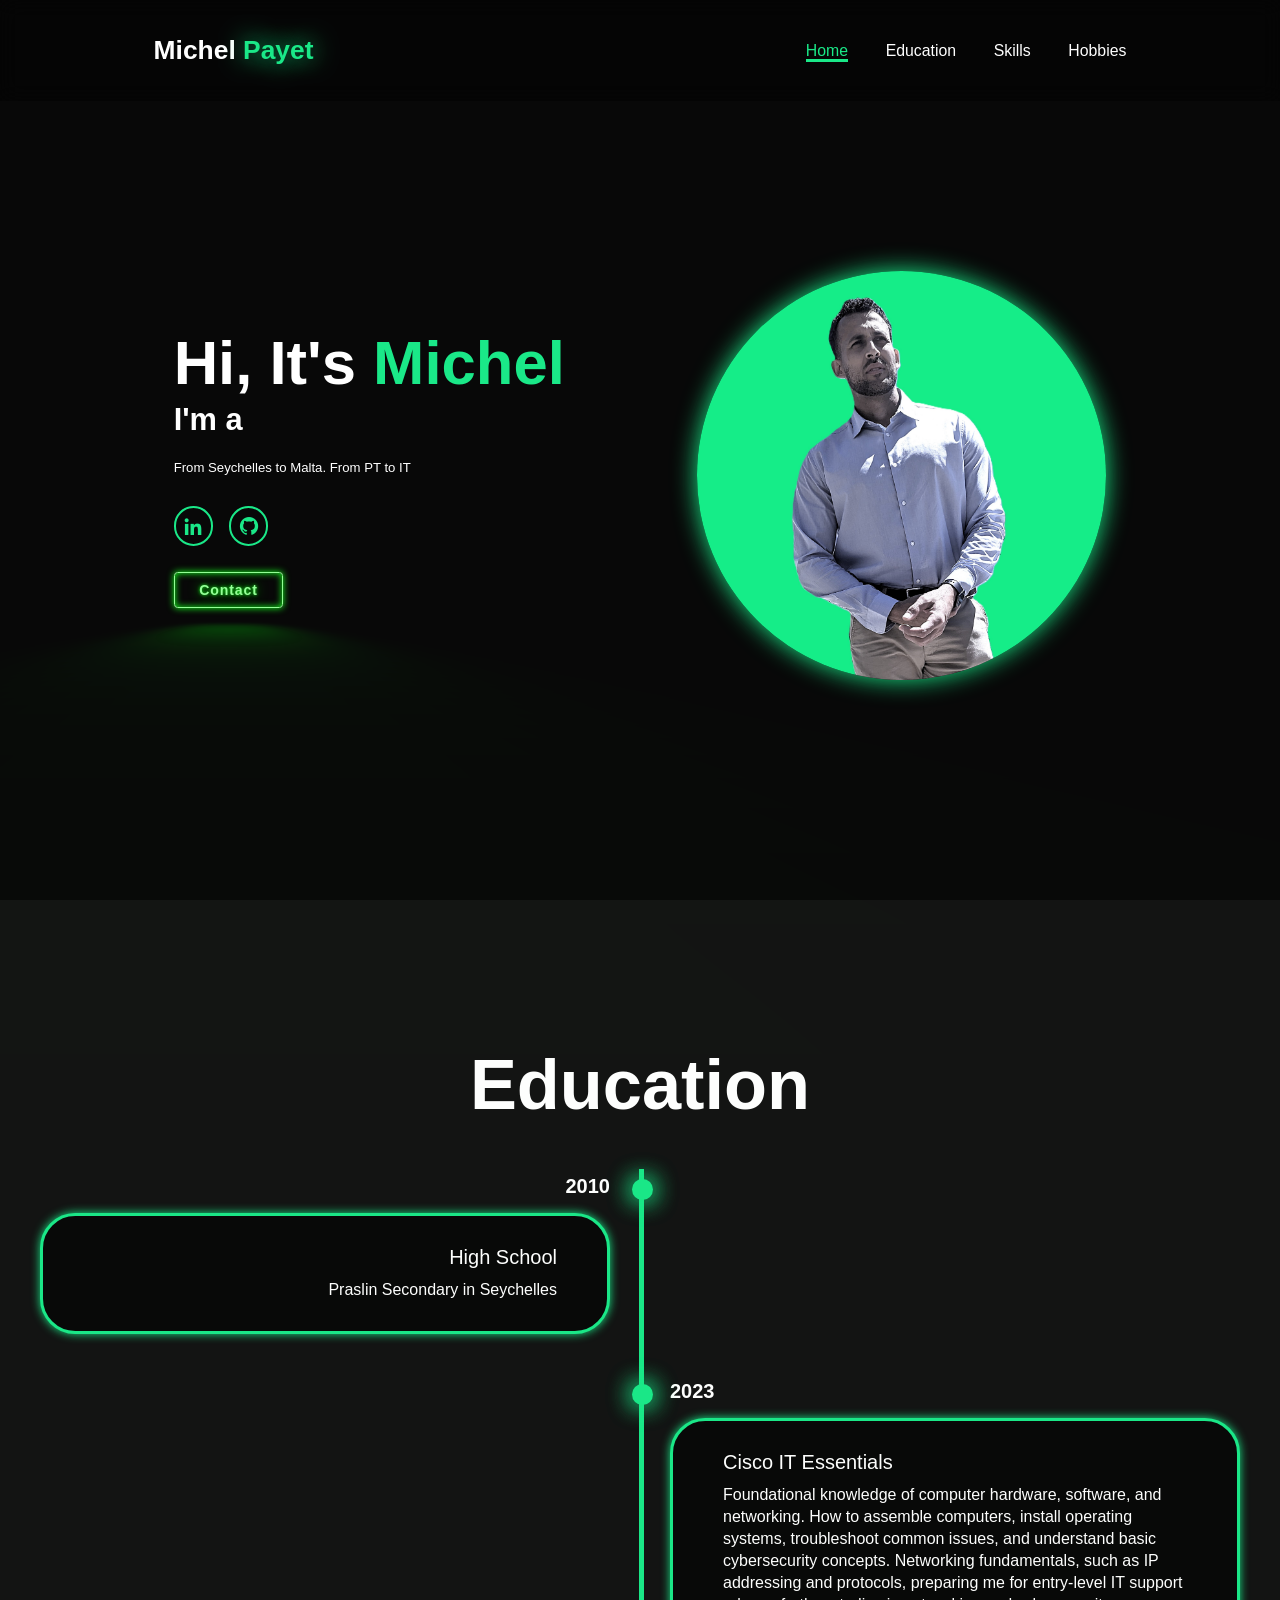
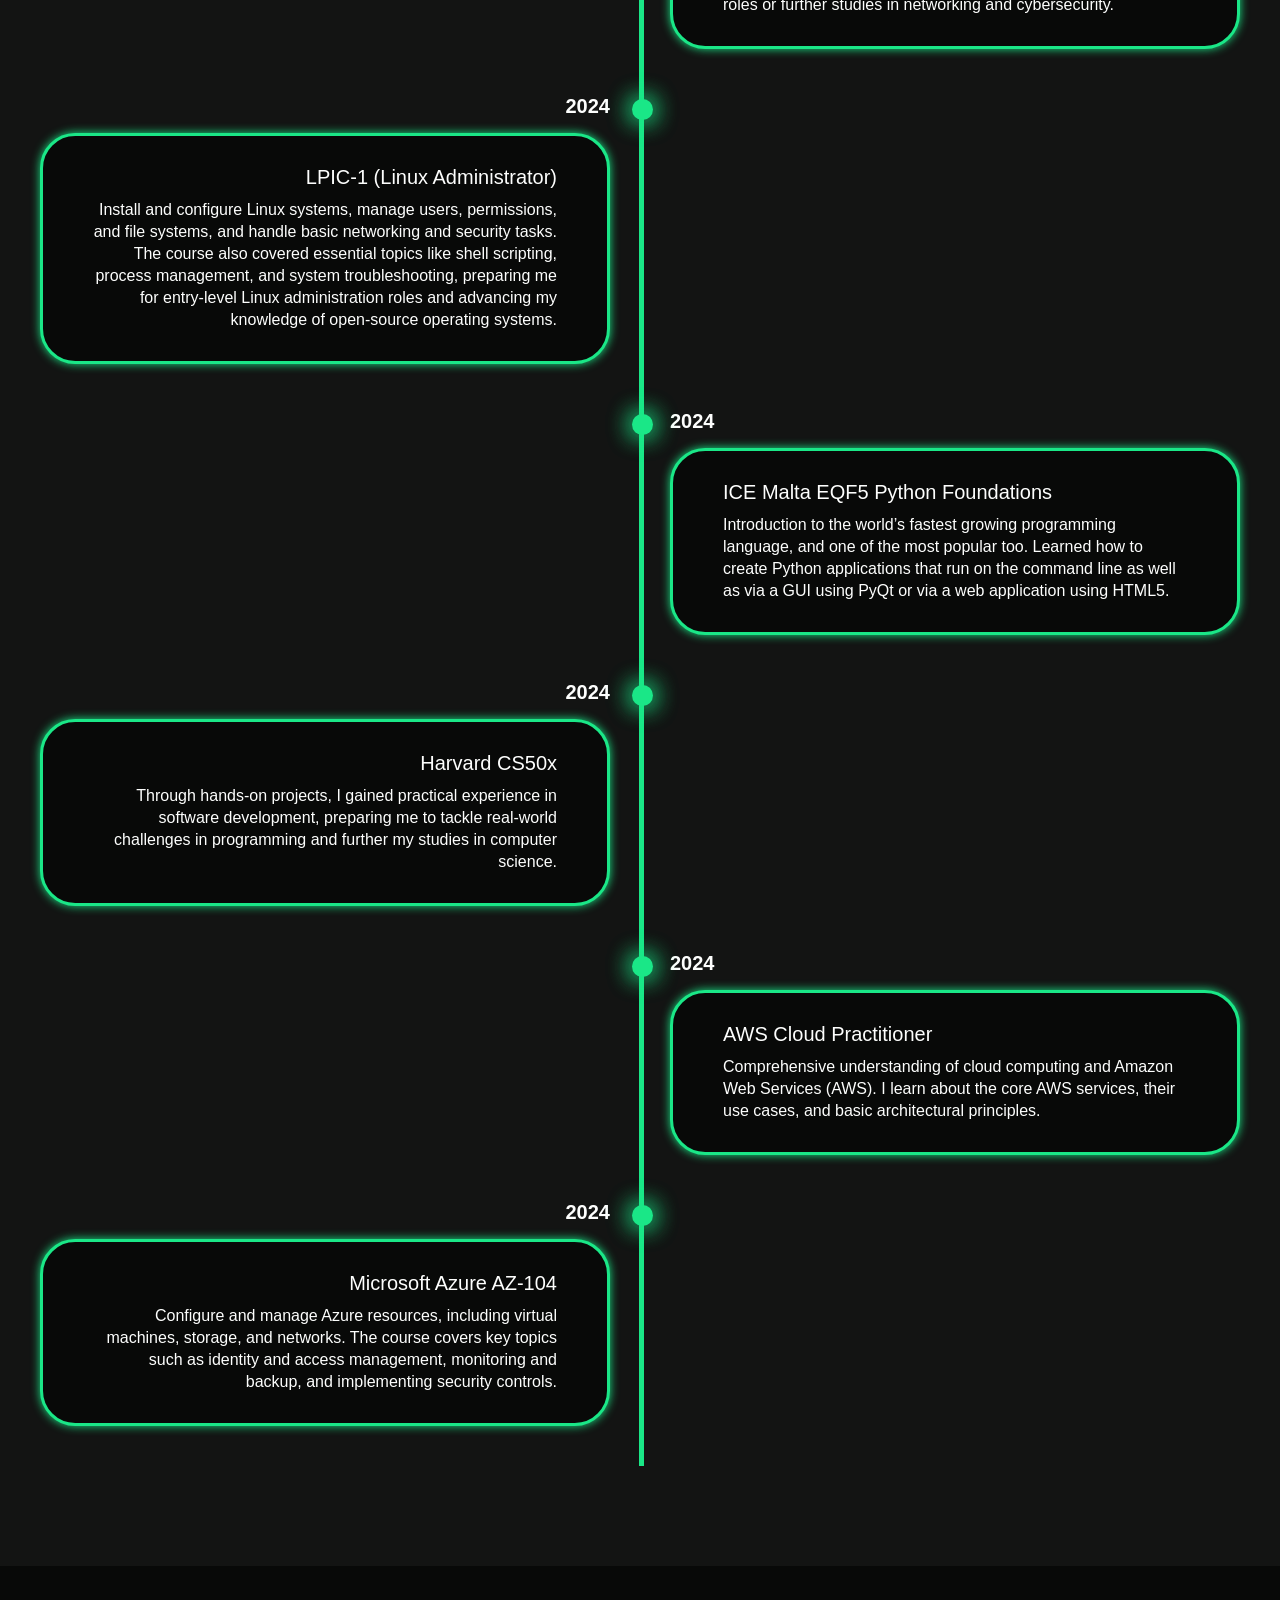
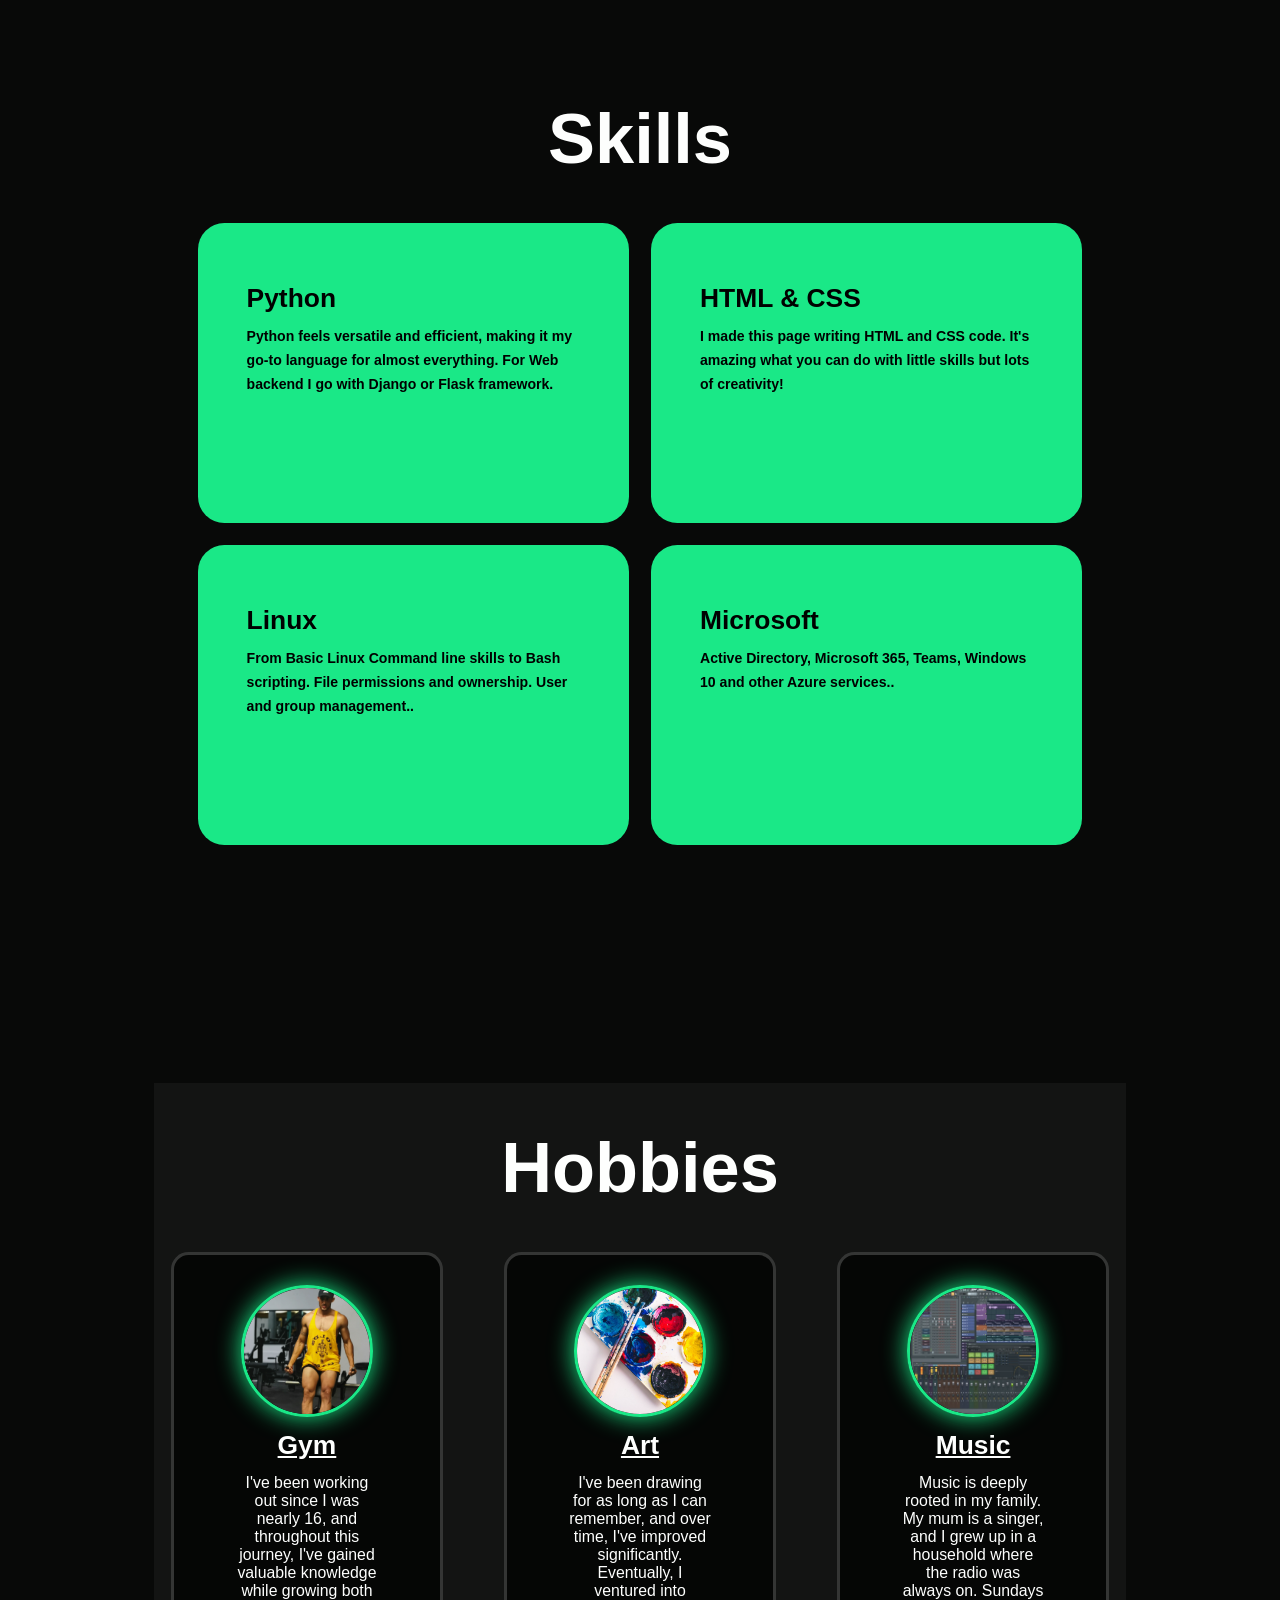
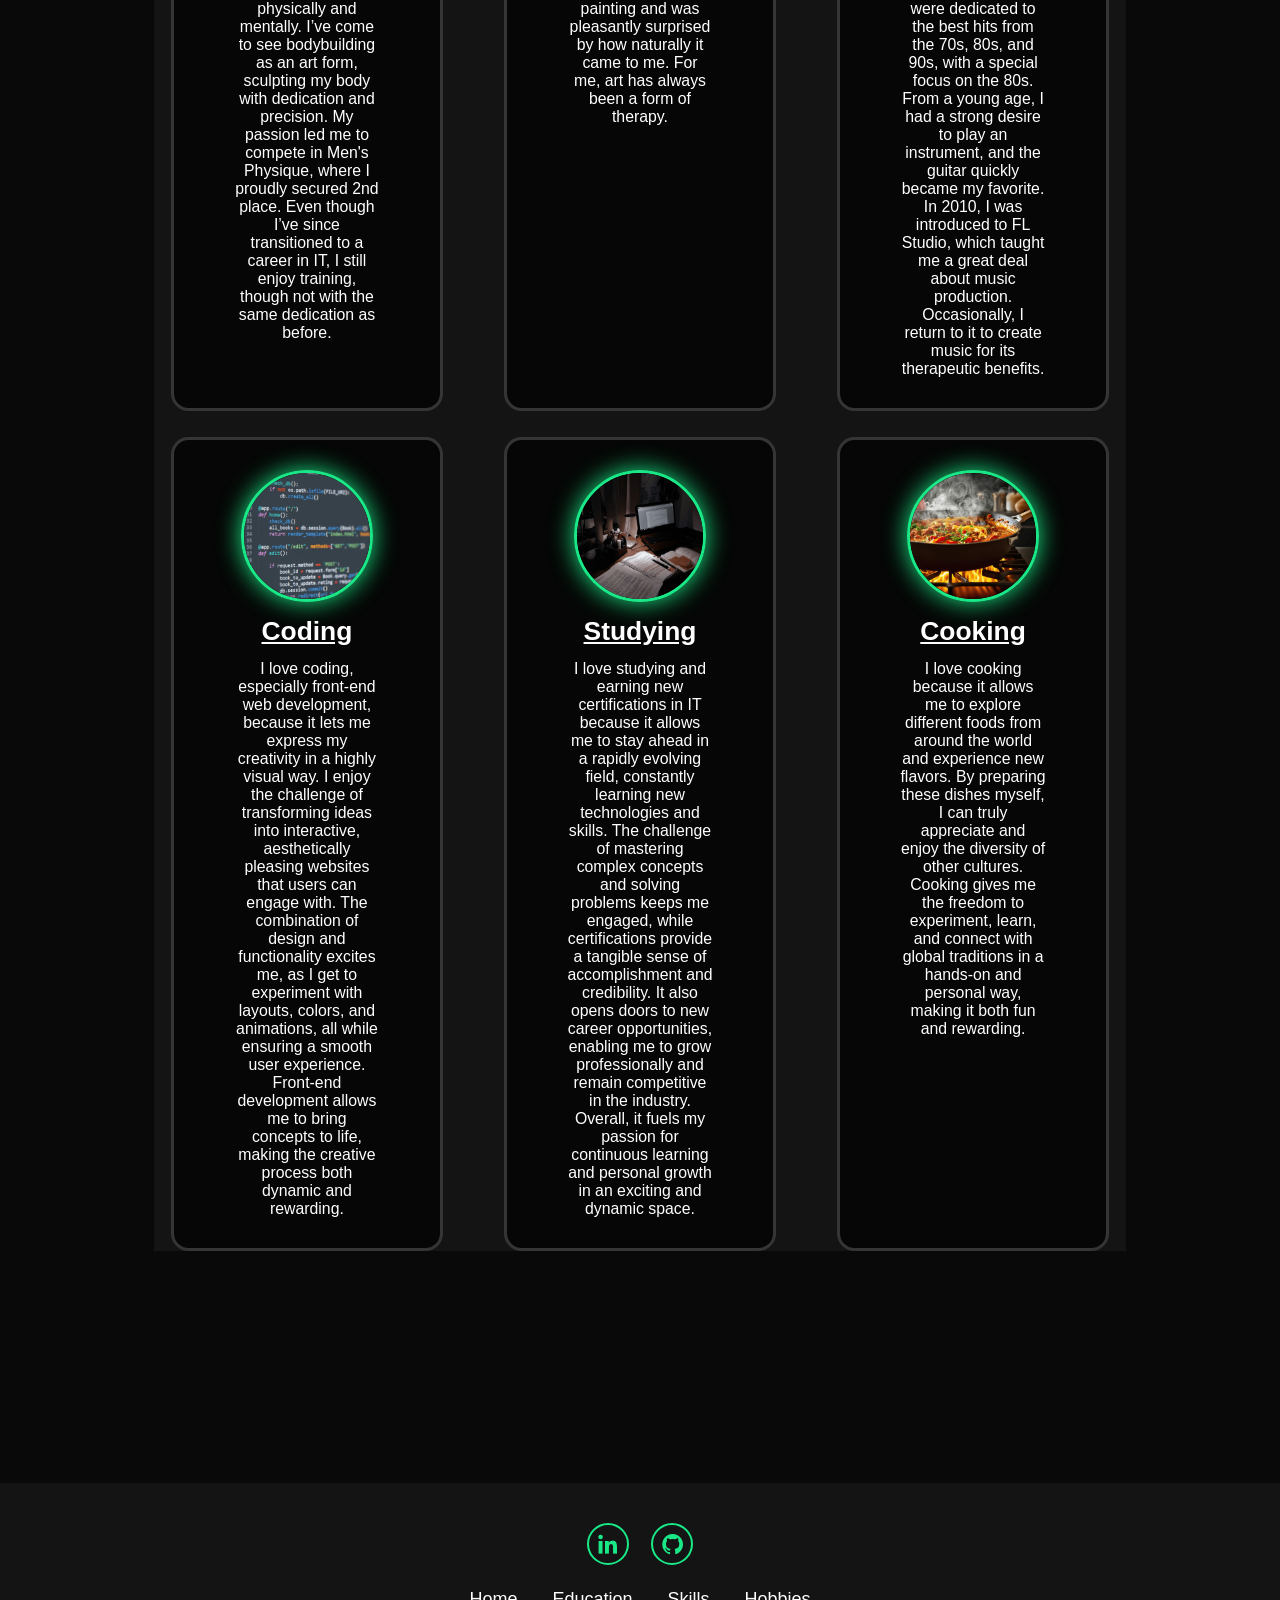
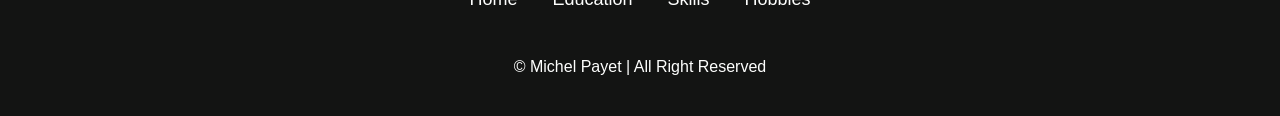
==== index.html @ d1609154 "Update index.html Removed extra "with" inside the skills section of html and css" ====
<!DOCTYPE html>
<html lang="en">
<head>
    <meta charset="UTF-8">
    <meta name="viewport" content="width=device-width, initial-scale=1.0">
    <title>Michel Payet</title>
    <link rel="stylesheet" href="style.css">
    <link href='https://unpkg.com/boxicons@2.1.4/css/boxicons.min.css' rel='stylesheet'>
    <link rel="icon" href="favicon.ico" type="image/x-icon">
</head>
<body>
    <header class="header">
        <a href="#home" class="logo">Michel
        <span>Payet</span></a>

        <i class='bx bx-menu' id="menu-icon"></i>

        <nav class="navbar">
            <a href="#home" class="active">Home</a>
            <a href="#education">Education</a>
            <a href="#skills">Skills</a>
            <a href="#hobbies">Hobbies</a>

        </nav>
    </header>

    <section class="home" id="home">
        <div class="home-content">
            <h1> Hi, It's <span>Michel</span></h1>
            <h3 class="text-animation">I'm a <span></span></h3>
            <p>From Seychelles to Malta. From PT to IT</p>

            <div class="social-icons">
                <a href="https://www.linkedin.com/in/michel-payet-/"><i class='bx bxl-linkedin'></i></a>
                <a href="https://github.com/Michelpayet"><i class='bx bxl-github' ></i></a>
            </div>

            <div class="btn-group">
            </div>
                <a href="mailto:michel.kotdor@gmail.com?subject=Contacting%20You&body=Hello%20Michel," class="btn">Contact</a>
          
            </div>
        </div>
        <div class="home-img">
            <img src="image.jpg" alt="image">
        </div>
    </section>

    <section class="education" id="education">
        <h2 class="heading">Education</h2>

        <div class="timeline-items">

            <div class="timeline-item">
                <div class="timeline-dot"></div>
                    <div class="timeline-date">2010</div>
                    <div class="timeline-content">
                        <h3>High School</h3>
                        <p>Praslin Secondary in Seychelles</p>
                    </div>
                
            </div>

            <div class="timeline-item">
                <div class="timeline-dot"></div>
                    <div class="timeline-date">2023</div>
                    <div class="timeline-content">
                        <h3>Cisco IT Essentials</h3>
                        <p>Foundational knowledge of computer hardware, software, and networking. 
                            How to assemble computers, install operating systems, troubleshoot common issues, and understand basic cybersecurity concepts. 
                            Networking fundamentals, such as IP addressing and protocols, preparing me for entry-level IT support roles or further studies in networking and cybersecurity.</p>
                    </div>
                
            </div>

            <div class="timeline-item">
                <div class="timeline-dot"></div>
                    <div class="timeline-date">2024</div>
                    <div class="timeline-content">
                        <h3>LPIC-1 (Linux Administrator)</h3>
                        <p>Install and configure Linux systems, manage users, permissions, and file systems, and handle basic networking and security tasks. 
                            The course also covered essential topics like shell scripting, process management, and system troubleshooting, preparing me for entry-level Linux administration roles and advancing my knowledge of open-source operating systems.</p>
                    </div>
                
            </div>

            <div class="timeline-item">
                <div class="timeline-dot"></div>
                    <div class="timeline-date">2024</div>
                    <div class="timeline-content">
                        <h3>ICE Malta EQF5 Python Foundations</h3>
                        <p>Introduction to the world’s fastest growing programming language, and one of the most popular too. Learned how to create Python applications that run on the command line as well as via a GUI using PyQt or via a web application using HTML5.</p>
                    </div> 
            </div>

            <div class="timeline-item">
                <div class="timeline-dot"></div>
                    <div class="timeline-date">2024</div>
                    <div class="timeline-content">
                        <h3>Harvard CS50x</h3>
                        <p>Through hands-on projects, I gained practical experience in software development, preparing me to tackle real-world challenges in programming and further my studies in computer science.</p>
                    </div>  
            </div>

            <div class="timeline-item">
                <div class="timeline-dot"></div>
                    <div class="timeline-date">2024</div>
                    <div class="timeline-content">
                        <h3>AWS Cloud Practitioner</h3>
                        <p>Comprehensive understanding of cloud computing and Amazon Web Services (AWS). I learn about the core AWS services, their use cases, and basic architectural principles.</p>
                    </div>
            </div>

            <div class="timeline-item">
                <div class="timeline-dot"></div>
                    <div class="timeline-date">2024</div>
                    <div class="timeline-content">
                        <h3>Microsoft Azure AZ-104</h3>
                        <p>Configure and manage Azure resources, including virtual machines, storage, and networks. The course covers key topics such as identity and access management, monitoring and backup, and implementing security controls.</p>
                    </div>
            </div>

        </div>
    </section>

    <section class="skills" id="skills">
        <h2 class="heading">Skills</h2>
        <div class="skills-container">

            <div class="skills-box">
                <div class="skill-info">
                    <h4>Python</h4>
                    <p>Python feels versatile and efficient, making it my go-to language for almost everything.
                        For Web backend I go with Django or Flask framework.
                    </p>
                </div>
            </div>    

            <div class="skills-box">
                <div class="skill-info">
                    <h4>HTML & CSS</h4>
                    <p>I made this page writing HTML and CSS code. It's amazing what you can do with little skills but lots of creativity!</p>
                </div>
            </div>    

            <div class="skills-box">
                <div class="skill-info">
                    <h4>Linux</h4>
                    <p>From Basic Linux Command line skills to Bash scripting. File permissions and ownership. User and group management..</p>
                </div>
            </div>

            <div class="skills-box">
                <div class="skill-info">
                    <h4>Microsoft</h4>
                    <p>Active Directory, Microsoft 365, Teams, Windows 10 and other Azure services..</p>
                </div>
            </div>  

        </div>
    </section>

    <section><div class="hobbies" id="hobbies">
        <div class="hobbies-box">
            <h2 class="heading">Hobbies</h2>
            <div class="hobbies-wrapper">
                <div class="hobbies-item">
                    <img src="gym.jpg" alt="gym">
                    <h2>Gym</h2>
                    <p>I've been working out since I was nearly 16, and throughout this journey, 
                        I've gained valuable knowledge while growing both physically and mentally. 
                        I’ve come to see bodybuilding as an art form, sculpting my body with 
                        dedication and precision. My passion led me to compete in Men's Physique, 
                        where I proudly secured 2nd place. Even though I’ve since transitioned to 
                        a career in IT, I still enjoy training, though not with the same dedication as before.</p>
                </div>

                <div class="hobbies-item">
                    <img src="art.jpg" alt="gym">
                    <h2>Art</h2>
                    <p>I've been drawing for as long as I can remember, and over time, 
                        I've improved significantly. Eventually, I ventured into painting 
                        and was pleasantly surprised by how naturally it came to me. 
                        For me, art has always been a form of therapy.</p>
                </div>

                <div class="hobbies-item">
                    <img src="fl.jpg" alt="music">
                    <h2>Music</h2>
                    <p>Music is deeply rooted in my family. My mum is a singer, 
                        and I grew up in a household where the radio was always on. 
                        Sundays were dedicated to the best hits from the 70s, 80s, and 90s, 
                        with a special focus on the 80s. From a young age, I had a strong 
                        desire to play an instrument, and the guitar quickly became my favorite. 
                        In 2010, I was introduced to FL Studio, which taught me a great deal 
                        about music production. Occasionally, I return to it to create music 
                        for its therapeutic benefits.
                    </p>
                </div>

                <div class="hobbies-item">
                    <img src="coding.jpg" alt="coding">
                    <h2>Coding</h2>
                    <p>I love coding, especially front-end web development, because it lets me express my creativity 
                        in a highly visual way. I enjoy the challenge of transforming ideas into interactive, 
                        aesthetically pleasing websites that users can engage with. The combination of design and 
                        functionality excites me, as I get to experiment with layouts, colors, and animations, 
                        all while ensuring a smooth user experience. Front-end development allows me to bring concepts to life, 
                        making the creative process both dynamic and rewarding.
                    </p>
                </div>

                <div class="hobbies-item">
                    <img src="Studying.jpeg" alt="studying">
                    <h2>Studying</h2>
                    <p>I love studying and earning new certifications in IT because it allows me to stay ahead in a rapidly evolving field, 
                        constantly learning new technologies and skills. The challenge of mastering complex concepts and solving problems 
                        keeps me engaged, while certifications provide a tangible sense of accomplishment and credibility. 
                        It also opens doors to new career opportunities, enabling me to grow professionally and remain competitive in the industry. Overall, 
                        it fuels my passion for continuous learning and personal growth in an exciting and dynamic space.
                    </p>
                </div>

                <div class="hobbies-item">
                    <img src="cooking.jpg" alt="cooking">
                    <h2>Cooking</h2>
                    <p>
                        I love cooking because it allows me to explore different foods from around the world and experience new flavors. 
                        By preparing these dishes myself, I can truly appreciate and enjoy the diversity of other cultures. 
                        Cooking gives me the freedom to experiment, learn, and connect with global traditions in a hands-on and personal way, making it both fun and rewarding.
                    </p>
                </div>
                
            </div>
        </div>
    </div>
    </section>

    <div class="wrapper">
        <div class="item item1">
            <img src="python.png" alt="python">
        </div>
        <div class="item item2">
            <img src="git.png" alt="git hub">
        </div>
        <div class="item item3">
            <img src="css.png" alt="css">
        </div>
        <div class="item item4">
            <img src="js.png" alt="js">
        </div>
        <div class="item item5">
            <img src="html.png" alt="html">
        </div>
        <div class="item item6">
            <img src="dj.png" alt="dj">
        </div>
        <div class="item item7">
            <img src="linux.png" alt="linux">
        </div>
        <div class="item item8">
            <img src="win.png" alt="windows">
        </div>
        <div class="item item9">
            <img src="sql.png" alt="mysql">
        </div>
</div>

    <footer class="footer">

        <div class="social">
            <a href="https://www.linkedin.com/in/michel-payet-/"><i class='bx bxl-linkedin'></i></a>
            <a href="https://github.com/Michelpayet"><i class='bx bxl-github' ></i></a>
        </div>

        <ul class="list">

            <li>
                <a href="#">Home</a>
            </li>

            <li>
                <a href="#education">Education</a>
            </li>

            <li>
                <a href="#skills">Skills</a>
            </li>

            <li>
                <a href="#hobbies">Hobbies</a>
            </li>
            
        </ul>
        <p class="copyright">
            © Michel Payet | All Right Reserved
        </p>
    </footer>


    <script src="script.js"></script>
</body>
</html>
---- style.css ----
* {
    margin:0;
    padding:0;
    box-sizing:border-box;
    text-decoration: none;
    border: none;
    outline: none;
    scroll-behavior: smooth;
    font-family: "Poppins", sans-serif;
}
*::before,
*::after{
    box-sizing: border-box;
}
:root {
    --bg-color: #080808;
    --second-bg-color: #131313;
    --text-color: white;
    --main-color: #1ae888;
    --light-green: hsl(122, 100%, 79%);
    --neon-green: hsl(122 100% 54%);
    --dark-green: hsl(122, 97%, 36%);
}

html{
    font-size: 60%;
    overflow-x: hidden;
}

body {
    background: var(--bg-color);
    color: var(--text-color);
    z-index: 0;
}

.header{
    position: fixed;
    top: 0;
    left: 0;
    width: 100%;
    padding: 4rem 12% 4rem;
    background: rgba(0, 0, 0, 0.3);
    backdrop-filter: blur(10px);
    display: flex;
    justify-content: space-between;
    align-items: center;
    z-index: 5;
}
.logo{
    font-size: 3rem;
    color: var(--text-color);
    font-weight: 800;
    cursor: pointer;
    transition: 0.3s ease;
}

.logo:hover{
    transform: scale(1.1);
}

.logo span{
    text-shadow: 0 0 25px var(--main-color);
}

.navbar a{
    font-size: 1.8rem;
    color: var(--text-color);
    margin-left: 4rem;
    font-weight: 500;
    transition: 0.3s ease;
    border-bottom: 3px solid transparent;
}

.navbar a:hover,
.navbar a.active{
    color: var(--main-color);
    border-bottom: 3px solid var(--main-color);
}

#menu-icon{
    font-size: 3.6rem;
    color: var(--main-color);
    display: none;
}

section{
    min-height: 100vh;
    padding: 10rem 12% 10rem;
}

.home{
    display: flex;
    align-items: center;
    justify-content: center;
    gap: 15rem;
}

.home-content{
    display: flex;
    flex-direction: column;
    align-items: baseline;
    text-align: left;
    justify-content: center;
    margin-top: 3rem;
    min-width: 150px;
}

span{
    color: var(--main-color);
}

.logo span{
    color: var(--main-color);
}

.home-content h3{
    margin-bottom: 2rem;
    margin-top: 1rem;
    font-size: 3.5rem;
}

.home-content h1{
    font-size: 7rem;
    font-weight: 700;
    margin-top: 1.5rem;
    line-height: 1;
}

.home-img{
    border-radius: 50%;
}

.home img{
    position: relative;
    top: 3rem;
    width: 32vw;
    border-radius: 50%;
    box-shadow: 0 0 25px var(--main-color);
    cursor: pointer;
    transition: 0.4s ease-in-out;
}

.home-img img:hover{
    box-shadow: 0 0 25px var(--main-color),
                0 0 50px var(--main-color),
                0 0 100px var(--main-color);
}

.home-content p{
    font-size: 1.5rem;
    font-weight: 500;
    line-height: 1.8;
    max-height: 1000px;
}

.social-icons a{
    display: inline-flex;
    justify-content: center;
    align-items: center;
    width: 4.5rem;
    height: 4.5rem;
    background: transparent;
    border: 2px solid var(--main-color);
    font-size: 2.5rem;
    border-radius: 50%;
    color: var(--main-color);
    margin: 3rem 1.5rem 3rem 0;
    transition: 0.3s ease-in-out;
}

.social-icons a:hover{
    color: var(--text-color);
    transform: scale(1.3) translateY(-5px);
    box-shadow: 0 0 25px var(--main-color);
    background-color: var(--main-color);
}

.btn{
    display: inline-block;
    padding: 1rem 2.8rem;
    border-radius: 4rem;
    font-size: 1.6rem;
    color: var(--light-green);
    border: var(--light-green) 0.125em solid;
    letter-spacing: 0.1rem;
    font-weight: 600;
    cursor: pointer;
    border-radius: 0.25em;

    text-shadow: 
    0 0 0.25em var(--neon-green),
    0 0 0.8em  var(--dark-green);

    box-shadow: inset 0 0 0.5em 0 var(--neon-green), 
    0 0 0.5em 0 var(--neon-green);

    position: relative;

    transition: background-color 100ms linear;
}

.btn::before{
    pointer-events: none;
    content: "";
    position: absolute;
    background: var(--dark-green);
    top: 120%;
    left: 0;
    width: 100%;
    height: 100%;

    transform: perspective(1em) rotateX(40deg) scale(1, 0.35);
    filter: blur(1.5em);
    opacity: 0.5;
}
.btn::after{
    content: '';
    position: absolute;
    top: 0;
    bottom: 0;
    left: 0;
    right: 0;
    box-shadow: 0 0 2em 0.5em var(--neon-green);
    opacity: 0;
    background-color: var(--light-green);
    z-index: -1;
    transition: opacity 100ms linear;
}

.btn:hover,
.btn:focus{
   
    color: var(--bg-color);
    text-shadow: none;
}

.btn:hover::before,
.btn:focus::before{
    opacity: 1;
}

.btn:hover::after,
.btn:focus::after{
    opacity: 1;
}

.btn-group{
    display: flex;
    align-items: center;
    gap: 1.5rem;
}

.text-animation{
    font-size: 34px;
    font-weight: 600;
    min-width: 280px;
    white-space: nowrap;  
}

.text-animation span{
    position: relative;
}
.text-animation span::before{
    content: "Coder";
    color: var(--main-color);
    animation: words 20s infinite;
}

.text-animation span::after{
    content: "";
    background-color: var(--bg-color);
    position: absolute;
    width: calc(100% + 8px);
    height: 100%;
    border-left: 3px solid var(--bg-color);
    right: -8px;
    animation: cursor 0.6s infinite, typing 20s steps(14) infinite;
}

@keyframes cursor{
    to {
        border-left: 2px solid var(--main-color);
    }
}

@keyframes words{
    0%,
    20%{
        content: "Pc Technician";
    }
    21%,
    40%{
        content: "Visual Artist";
    }
    41%,
    60%{
        content: "Cloud Admin";
    }
    61%,
    80%{
        content: "Music Producer";
    }
    81%,
    100%{
        content: "Programmer";
    }
}

@keyframes typing{
    10%,
    15%,
    30%,
    35%,
    50%,
    55%,
    70%,
    75%,
    90%,
    95%{
        width: 0;
    }
    5%,
    20%,
    25%,
    40%,
    45%,
    60%,
    65%,
    80%,
    85%{
        width: calc(100% + 8px);
    }
}

.heading{
    font-size: 8rem;
    text-align: center;
    margin: 5rem 0;
}

.education{
    padding: 100px 15px;
    background: var(--second-bg-color);
}
.education h2{
    margin-bottom: 5rem;
}

.timeline-items{
    max-width: 1200px;
    margin: auto;
    display: flex;
    flex-wrap: wrap;
    position: relative;
}

.timeline-items::before{
    content: "";
    position: absolute;
    width: 5px;
    height: 100%;
    background-color: var(--main-color);
    left: calc(50% - 1px);
}

.timeline-item{
    margin-bottom: 40px;
    width: 100%;
    position: relative;
}
.timeline-item-last-child{
    margin-bottom: 0;
}

.timeline-item:nth-child(odd){
    padding-right: calc(50% + 30px);
    text-align: right;
}
.timeline-item:nth-child(even){
    padding-left: calc(50% + 30px);
}
.timeline-dot{
    height: 21px;
    width: 21px;
    background-color: var(--main-color);
    box-shadow: 0 0 25px var(--main-color),
                0 0 25px var(--main-color);
    position: absolute;
    left: calc(50% - 8px);
    border-radius: 50%;
    top: 10px;
}
.timeline-date{
    font-size: 20px;
    font-weight: 800;
    color: white;
    margin: 6px 0 15px;
}


.timeline-content{
    background-color: var(--bg-color);
    border: 3px solid var(--main-color);
    padding: 30px 50px;
    border-radius: 4rem;
    box-shadow: 0 0 10px var(--main-color);
    cursor: pointer;
    transition: 0.3s ease-in-out;
}
.timeline-content:hover{
    transform: scale(1.05);
    box-shadow: 0 0 25px var(--main-color);
}

.timeline-content h3{
    font-size: 20px;
    color: white;
    margin: 0 0 10px;
    font-weight: 500;
}

.timeline-content p{
    color: white;
    font-size: 16px;
    font-weight: 300;
    line-height: 22px;
}

::-webkit-scrollbar{
    width: 15px;
}
::-webkit-scrollbar-thumb{
    background-color: var(--main-color);
}
::-webkit-scrollbar-track{
    background-color: var(--bg-color);
    width: 50px;
}

.skills{
    background: var(--bg-color);
    color: black;
}

.skills h2{
    margin-bottom: 5rem;
    color: white;
}

.skills-container{
    display: grid;
    grid-template-columns: repeat(2,1fr);
    align-items: center;
    gap: 2.5rem;
}

.skills-box{
    background-color: var(--main-color);
    height: 300px;
    border-radius: 3rem;
    border: 5px solid transparent;
    cursor: pointer;
    transition: 0.4s ease-in-out;
}

.skills-box:hover{
    background: white;
    color: black;
    border: 5px solid var(--main-color);
    transform: scale(1.03);
}

.skills-box .skill-info{
    display: flex;
    flex-direction: column;
    text-align: left;
    max-height: 200px;
    justify-content: left;
    align-items: baseline;
    padding: 5rem 5rem;
}

.skill-info h4{
    font-size: 3rem;
    font-weight: 800;
    line-height: 2;
}

.skill-info p{
    font-size: 1.6rem;
    font-weight: 600;
    max-height: 100px;
    line-height: 1.7;
    margin: auto;
}

.hobbies{
    background: var(--second-bg-color);
}

.hobbies-box{
    background-size: cover;
    display: flex;
    align-items: center;
    justify-content: center;
    flex-direction: column;
}

.hobbies .heading{
    margin-bottom: 5rem;
}

.hobbies-box img{
    width: 15rem;
    border-radius: 50%;
    border: 3px solid var(--main-color);
    box-shadow: 0 0 25px var(--main-color);
}

.hobbies-wrapper{
    display: grid;
    grid-template-columns: repeat(3,1fr);
    gap: 3rem;
}

.hobbies-item{
    min-height: 550px;
    max-width: 450px;
    background: rgba(0, 0, 0, 0.7);
    border: 3px solid rgba(238, 238, 238, 0.2);
    border-radius: 2rem;
    margin: 0 2rem;
    padding: 30px 60px;
    cursor: pointer;
    display: flex;
    flex-direction: column;
    align-items: center;
    text-align: center;
    gap: 1.5rem;
    color: white;
    transition: 0.4s ease-in-out;
}

.hobbies-item:hover{
    border: 3px solid var(--main-color);
    transform: translateY(-10px)scale(1.1);
    box-shadow: 0 0 50px var(--main-color);
}

.hobbies-item h2{
    font-size: 3rem;
    text-decoration: underline;
}

.hobbies-item p{
    font-size: 1.8rem;
}

.wrapper{
    width: 90%;
    max-width: 1536px;
    margin-inline: auto;
    position: relative;
    height: 100px;
    margin-top: 5rem;
    overflow: hidden;
    mask-image: linear-gradient(
        to right,
        rgba(0, 0, 0, 0),
        rgba(0, 0, 0, 1) 20%,
        rgba(0, 0, 0, 1) 80%,
        rgba(0, 0, 0, 0)
        );
}

@keyframes scrollLeft{
    to{
        left: -200px;
    }
}

.item{
    width: 80px;
    height: 80px;
    border-radius: 6px;
    position: absolute;
    left: max(calc(200px * 9), 100%);
    animation-name: scrollLeft;
    animation-duration: 30s;
    animation-timing-function: linear;
    animation-iteration-count: infinite;
}


.item img {
    max-width: 750%;
    max-height: 75%;
    object-fit: contain;
    width: auto;
    height: auto;
}

.item1{
    animation-delay: calc(30s / 9 * (9 - 1) * -1);
}
.item2{
    animation-delay: calc(30s / 9 * (9 - 2) * -1);
}
.item3{
    animation-delay: calc(30s / 9 * (9 - 3) * -1);
}
.item4{
    animation-delay: calc(30s / 9 * (9 - 4) * -1);
}
.item5{
    animation-delay: calc(30s / 9 * (9 - 5) * -1);
}
.item6{
    animation-delay: calc(30s / 9 * (9 - 6) * -1);
}
.item7{
    animation-delay: calc(30s / 9 * (9 - 7) * -1);
}
.item8{
    animation-delay: calc(30s / 9 * (9 - 8) * -1);
}
.item9{
    animation-delay: calc(30s / 9 * (9 - 9) * -1);
}
.footer{
    position: relative;
    bottom: 0;
    width: 100%;
    padding: 40px 0;
    background-color: var(--second-bg-color);
}

.footer .social{
    text-align: center;
    padding-bottom: 25px;
    color: var(--main-color);
}
.footer .social a{
    font-size: 25px;
    color: var(--main-color);
    border: 2px solid var(--main-color);
    width: 42px;
    height: 42px;
    line-height: 42px;
    display: inline-block;
    text-align: center;
    border-radius: 50%;
    margin: 0 10px;
    transition: 0.3s ease-in-out;
}
.footer .social a:hover{
    transform: scale(1.2)translateY(-10px);
    background-color: var(--main-color);
    color: black;
    box-shadow: 0 0 25px var(--main-color);
}

.footer ul{
    margin-top: 0;
    padding: 0;
    font-size: 18px;
    line-height: 18px;
    margin-bottom: 0;
    text-align: center;
}

.footer ul li a{
    color: white;
    border-bottom: 3px solid transparent;
    transition: 0.3s ease-in-out;
}

.footer ul li a:hover{
    border-bottom: 3px solid var(--main-color);
}
.footer ul li{
    display: inline-block;
    padding: 0 15px;
}
.footer .copyright{
    margin-top: 50px;
    text-align: center;
    font-size: 16px;
    color: white;
}

@media(max-width:1285px){
    html{
        font-size: 55%;
    }
    .skills-container{
        padding-bottom: 7rem;
        grid-template-columns: repeat(2,1fr);
        margin: 0 5rem;
    }
}
@media(max-width:991px){
    header{
        padding: 2rem 3%;
    }
    section{
        padding: 10rem 3% 2rem;
    }
    .timeline-items::before{
        left: 7px;
    }
    .timeline-item:nth-child(odd){
        padding-right: 0;
        text-align: left;
    }
    .timeline-item:nth-child(odd),
    .timeline-item:nth-child(even){
        padding-left: 37px;
    }
    .timeline-dot{
        left: 0;
    }
    .skills{
        padding-bottom: 7rem;
    }
    .hobbies .hobbies-wrapper{
        grid-template-columns: repeat(1, 1fr);
    }
    .contact form{
        flex-direction: column;
    }
    .footer{
        padding: 2rem 3%;
    }
}
@media(max-width:895px){
    #menu-icon{
        display: block;
    }
    .social-icons {
        display: flex;
        justify-content: center;
        align-items: center;
        flex-wrap: wrap;
    }

    .btn-group {
        display: flex;
        justify-content: center;
        flex-wrap: wrap;
        align-items: center;
    }
    .navbar{
        position: absolute;
        top: 100%;
        right: 0;
        width: 50%;
        padding: 1rem 3%;
        background: rgba(0, 0, 0, 0.8);
        backdrop-filter: blur(20px);
        border-bottom-left-radius: 2rem;
        border-left: 2px solid var(--main-color);
        border-bottom: 2px solid var(--main-color);
        display: none;
    }
    .navbar.active{
        display: block;
    }
    .navbar a{
        display: block;
        font-size: 2rem;
        margin: 3rem 0;
        color: white;
    }
    .home{
        flex-direction: column-reverse;
        margin: 5rem 4rem;
    }
    .home-content{
        justify-content: center;
        align-items: center;
        text-align: center;
    }
    .home-content h3{
        font-size: 2.6rem;
    }
    .home-content h1{
        font-size: 8rem;
        margin-top: 3rem;
    }
    .home-content p{
        max-width: 600px;
        margin: 0 auto;
    }
    .home-img img{
        width: 56vw;
    }
    .services h2{
        margin-bottom: 3rem;
    }
    .skills-container{
        grid-template-columns: repeat(1,1fr);
    }
}
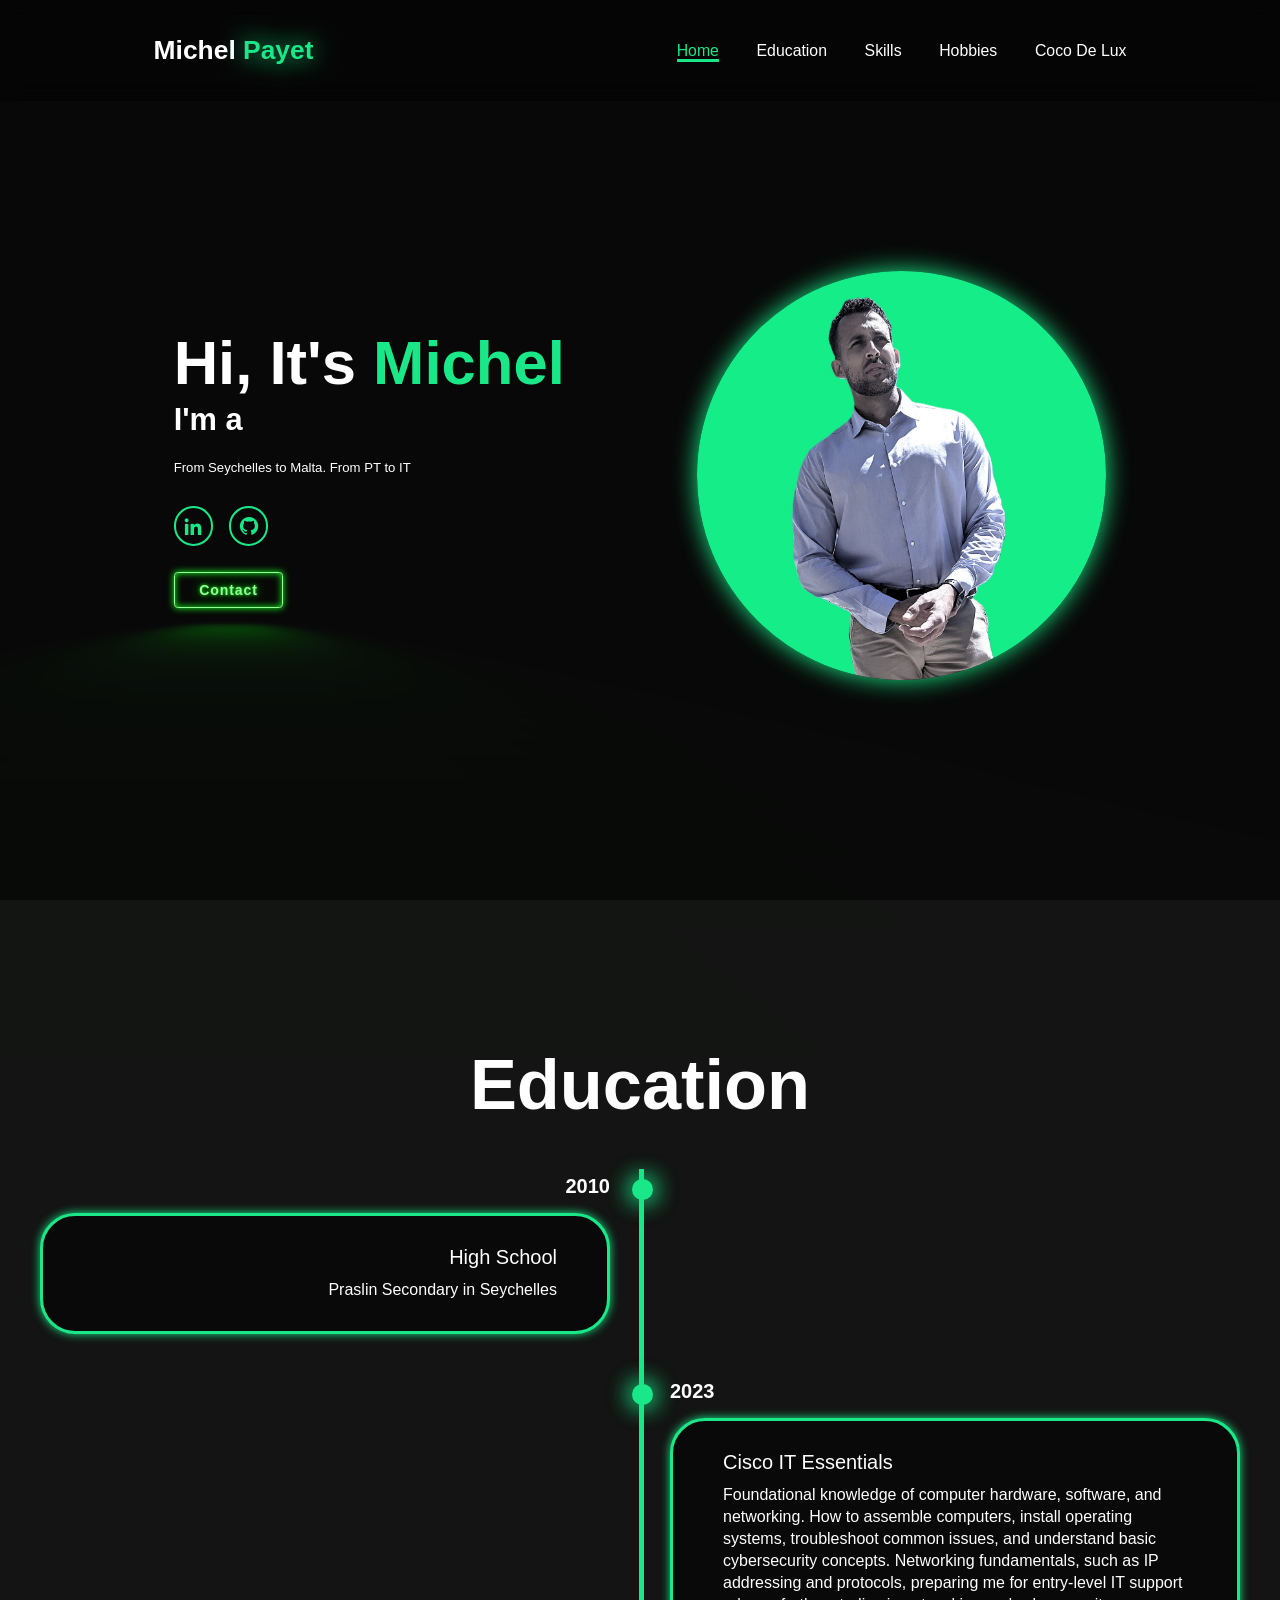
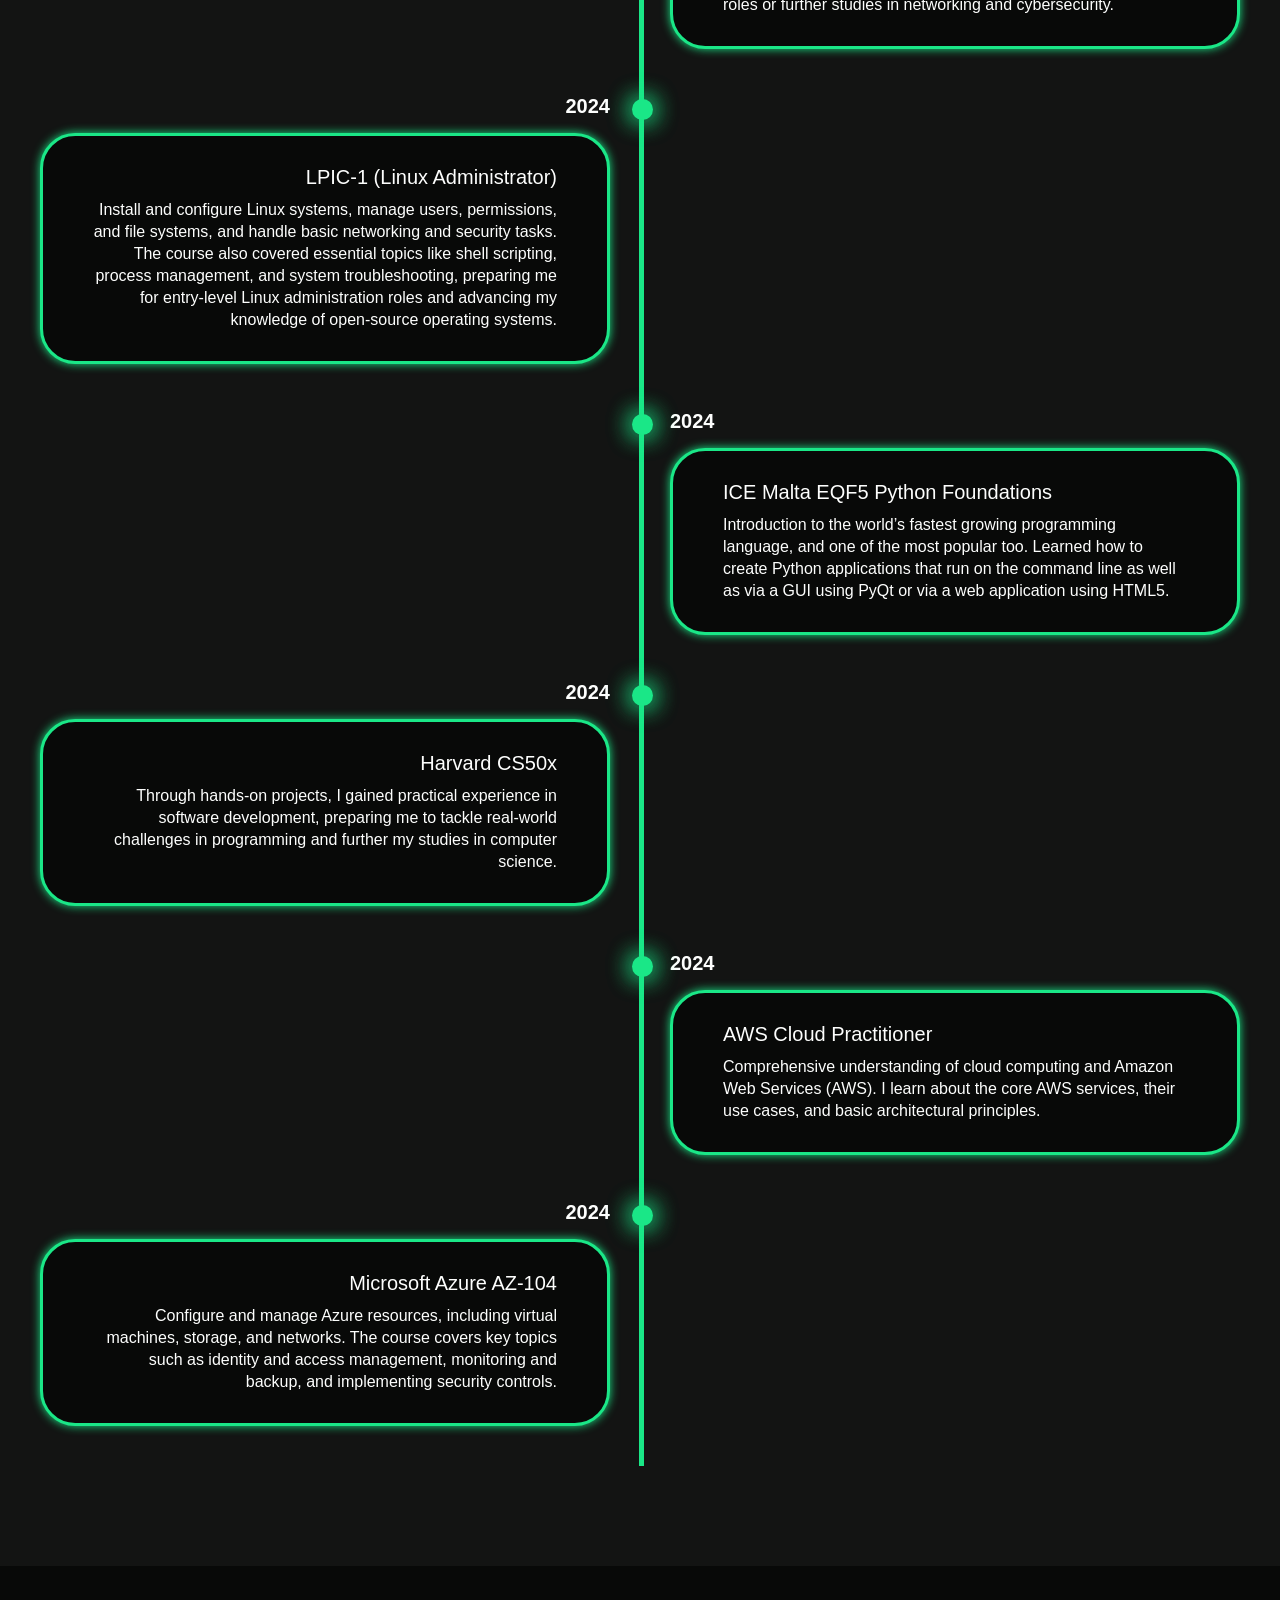
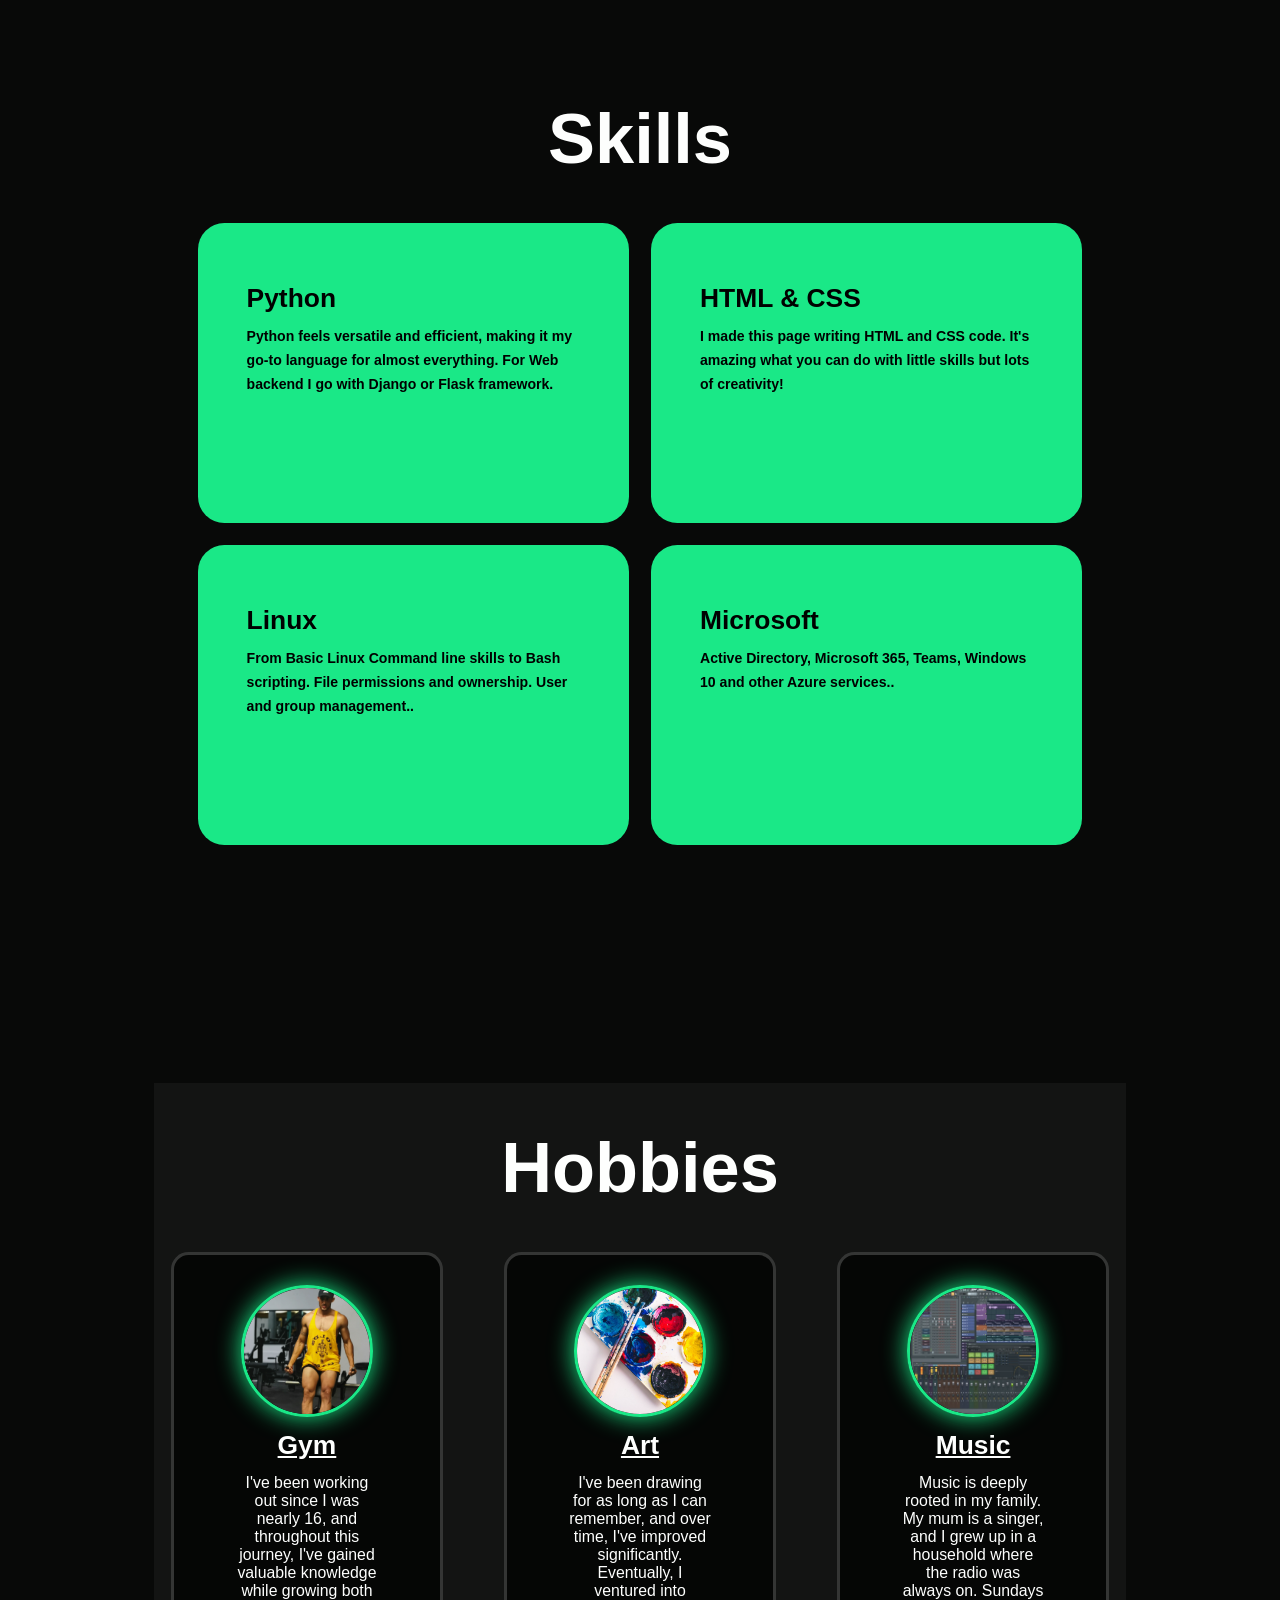
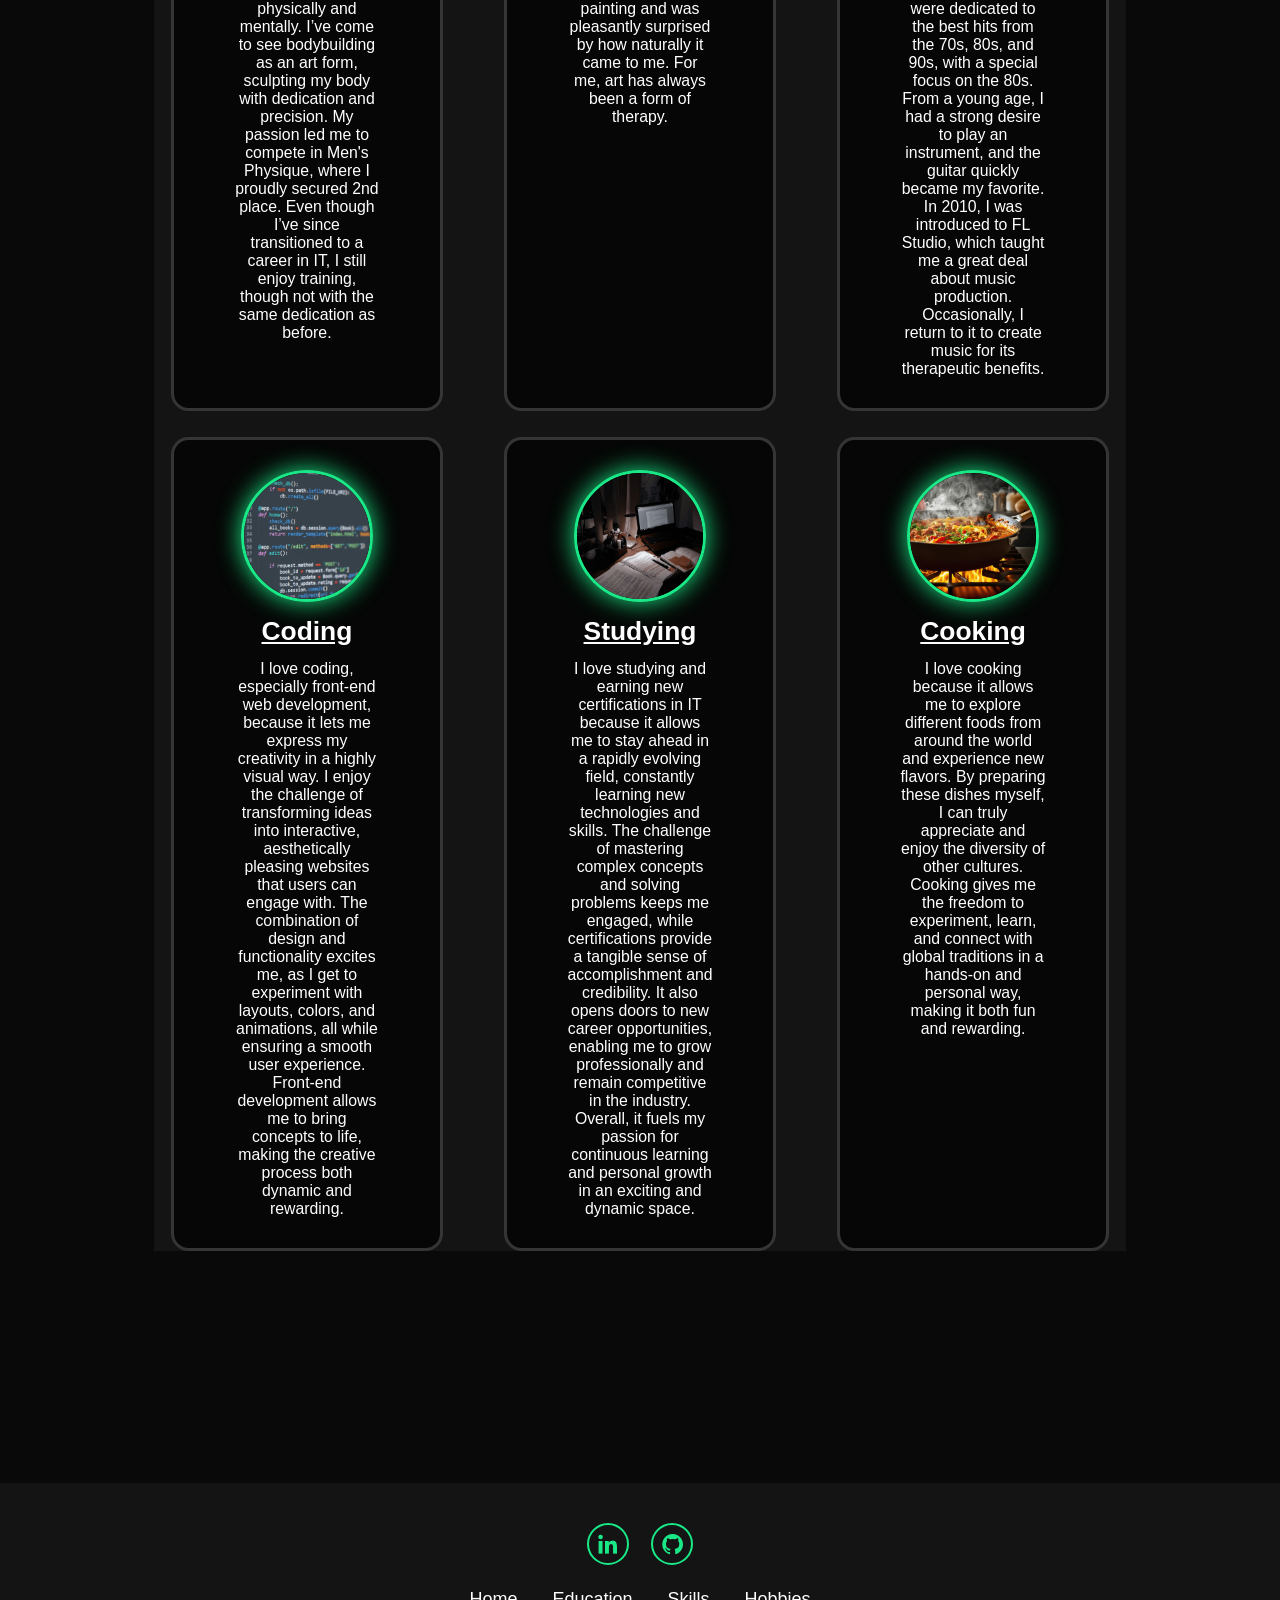
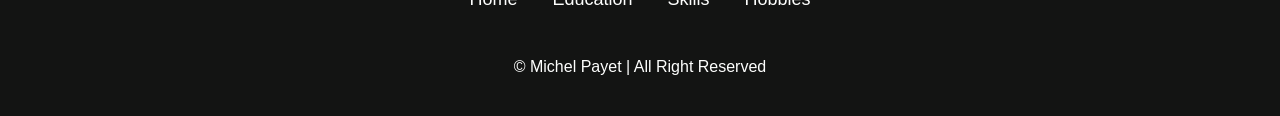
==== commit 6a1e2963: "Update index.html added coco de lux link" ====
--- a/index.html
+++ b/index.html
@@ -20,6 +20,7 @@
             <a href="#education">Education</a>
             <a href="#skills">Skills</a>
             <a href="#hobbies">Hobbies</a>
+            <a href="parallax/index.html">Coco De Lux</a>
 
         </nav>
     </header>
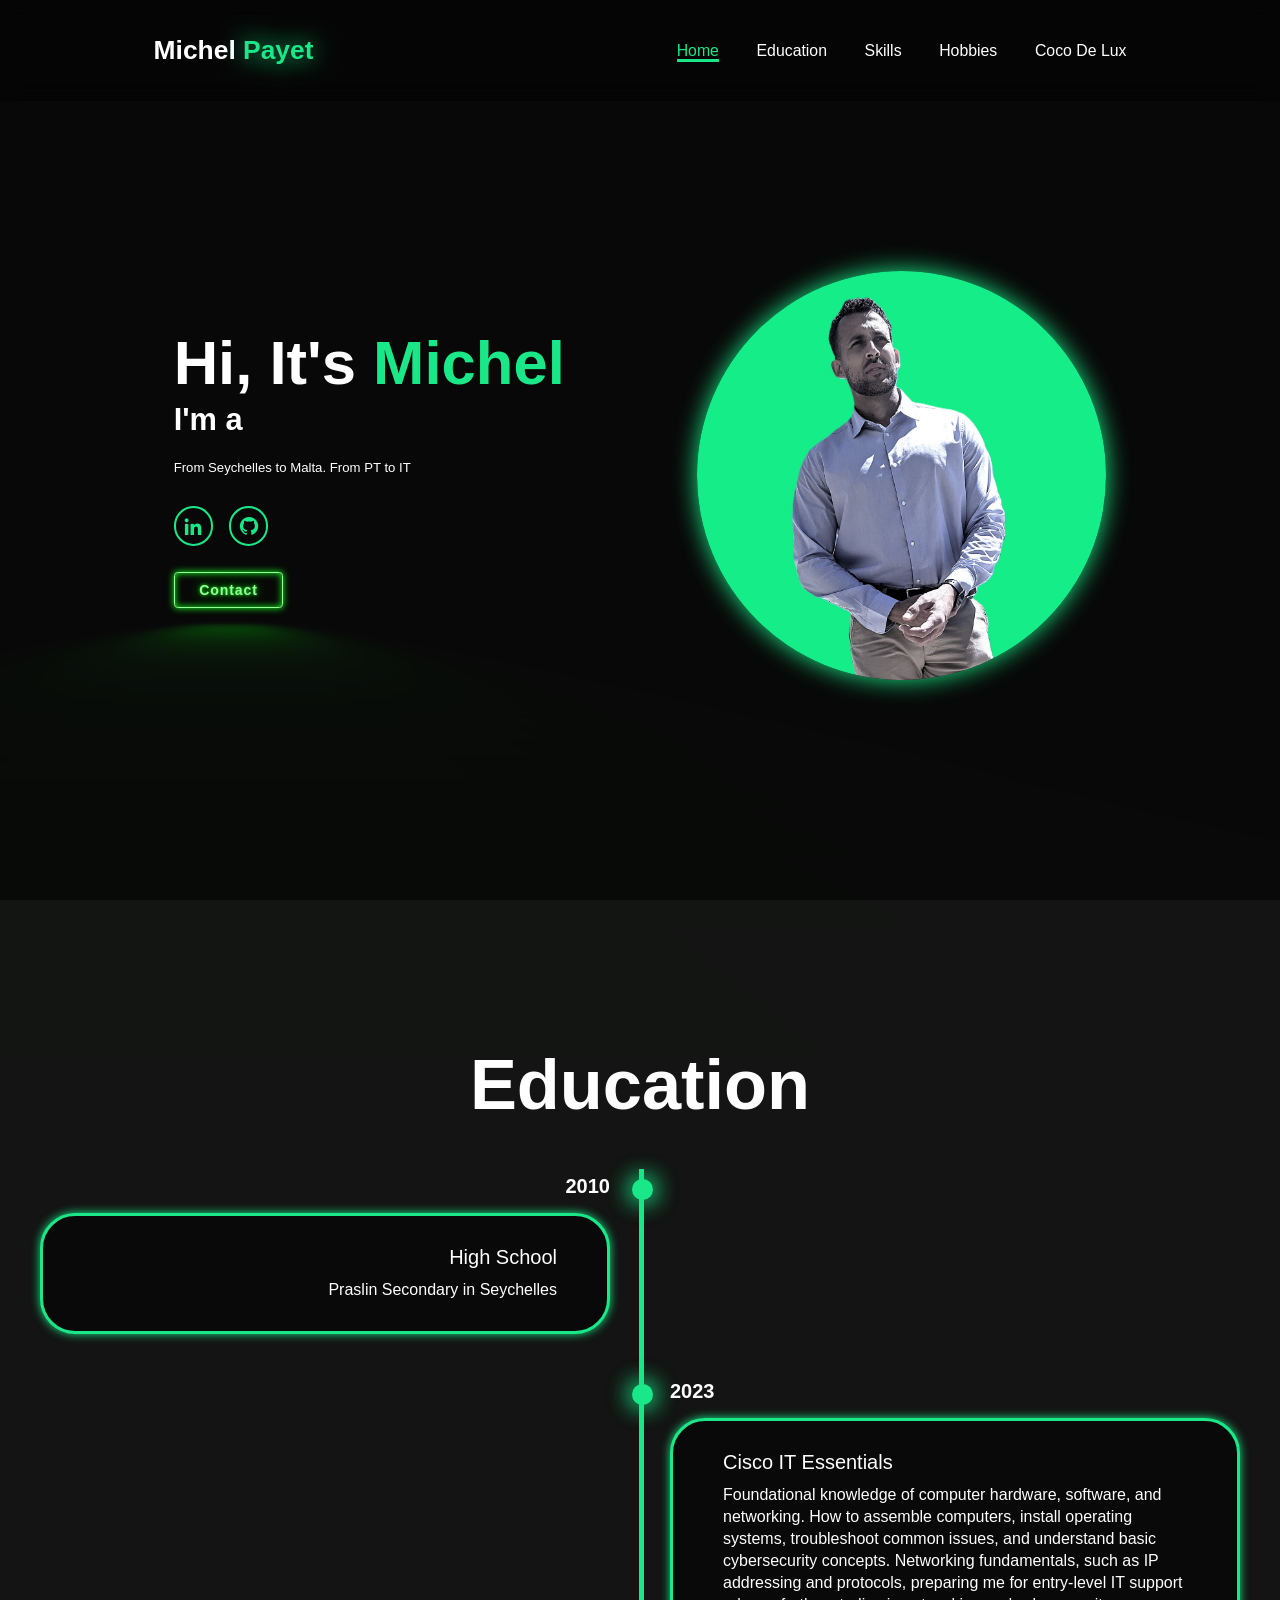
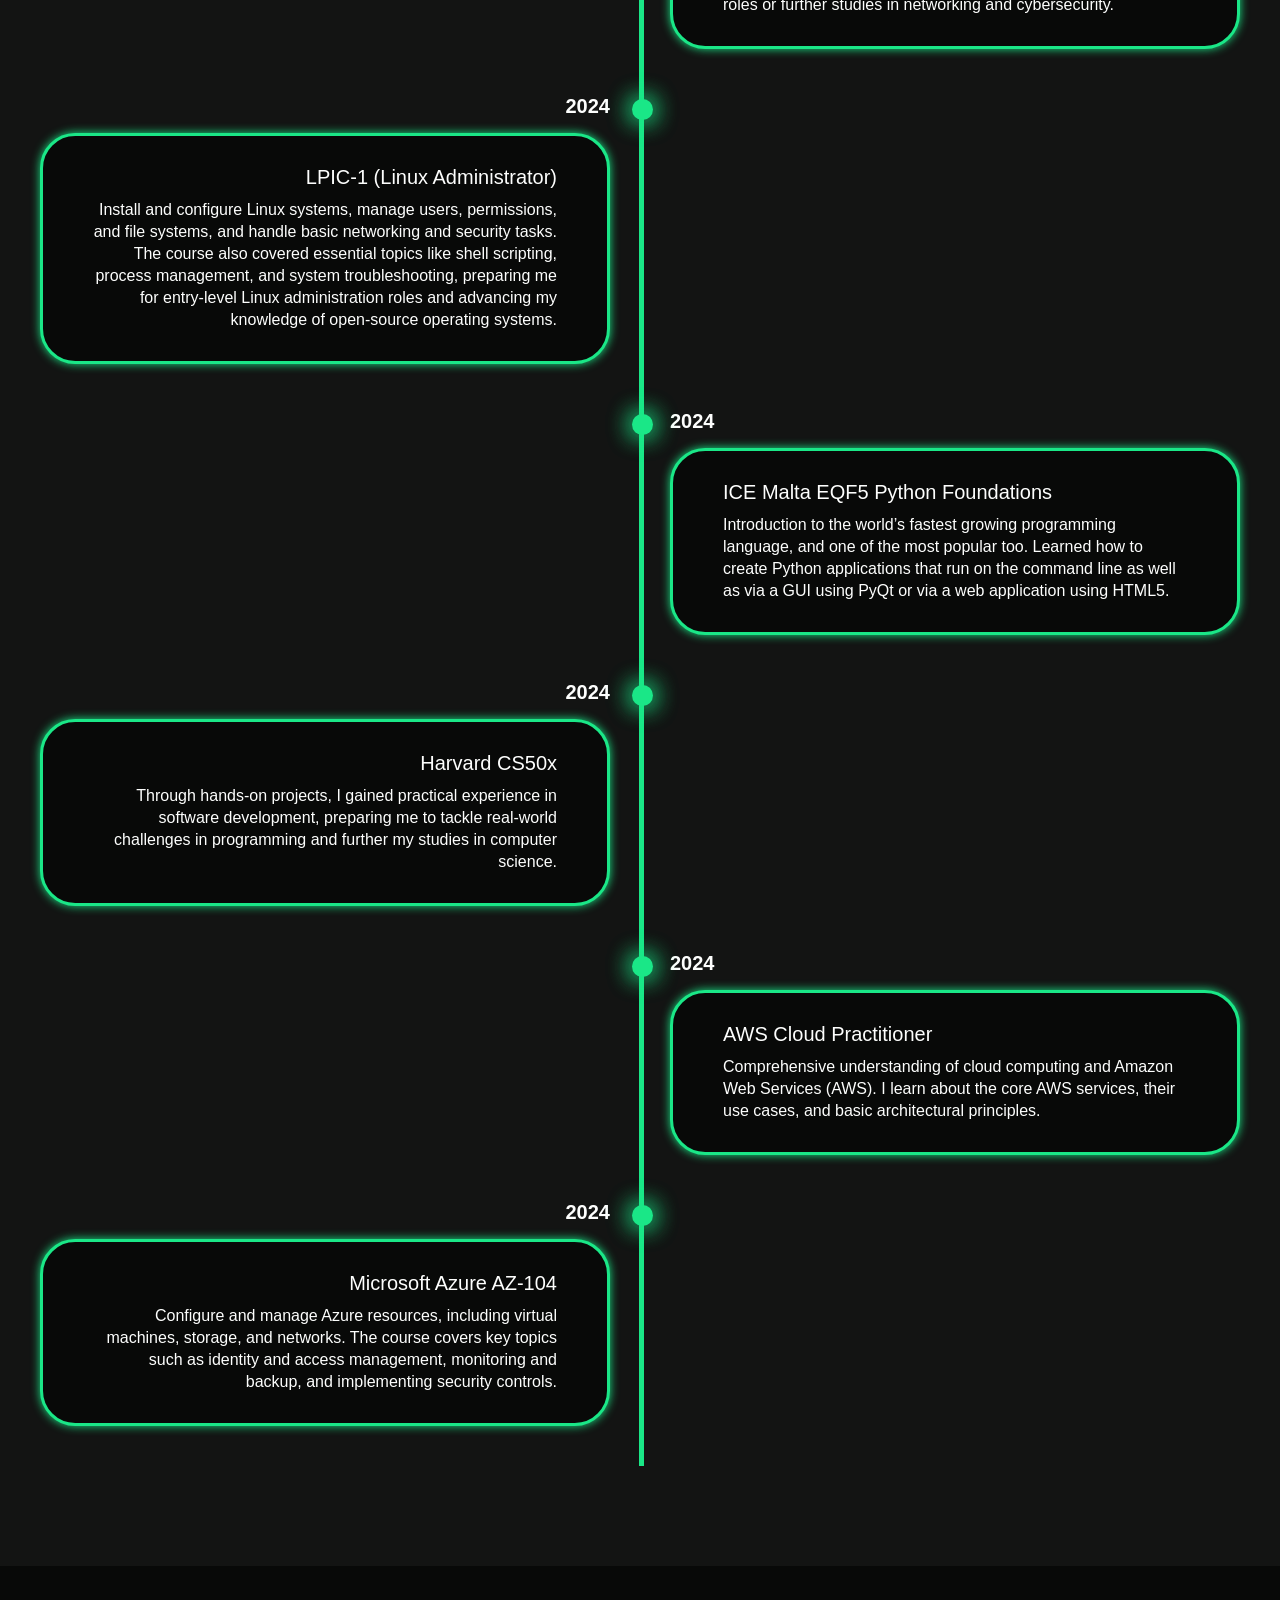
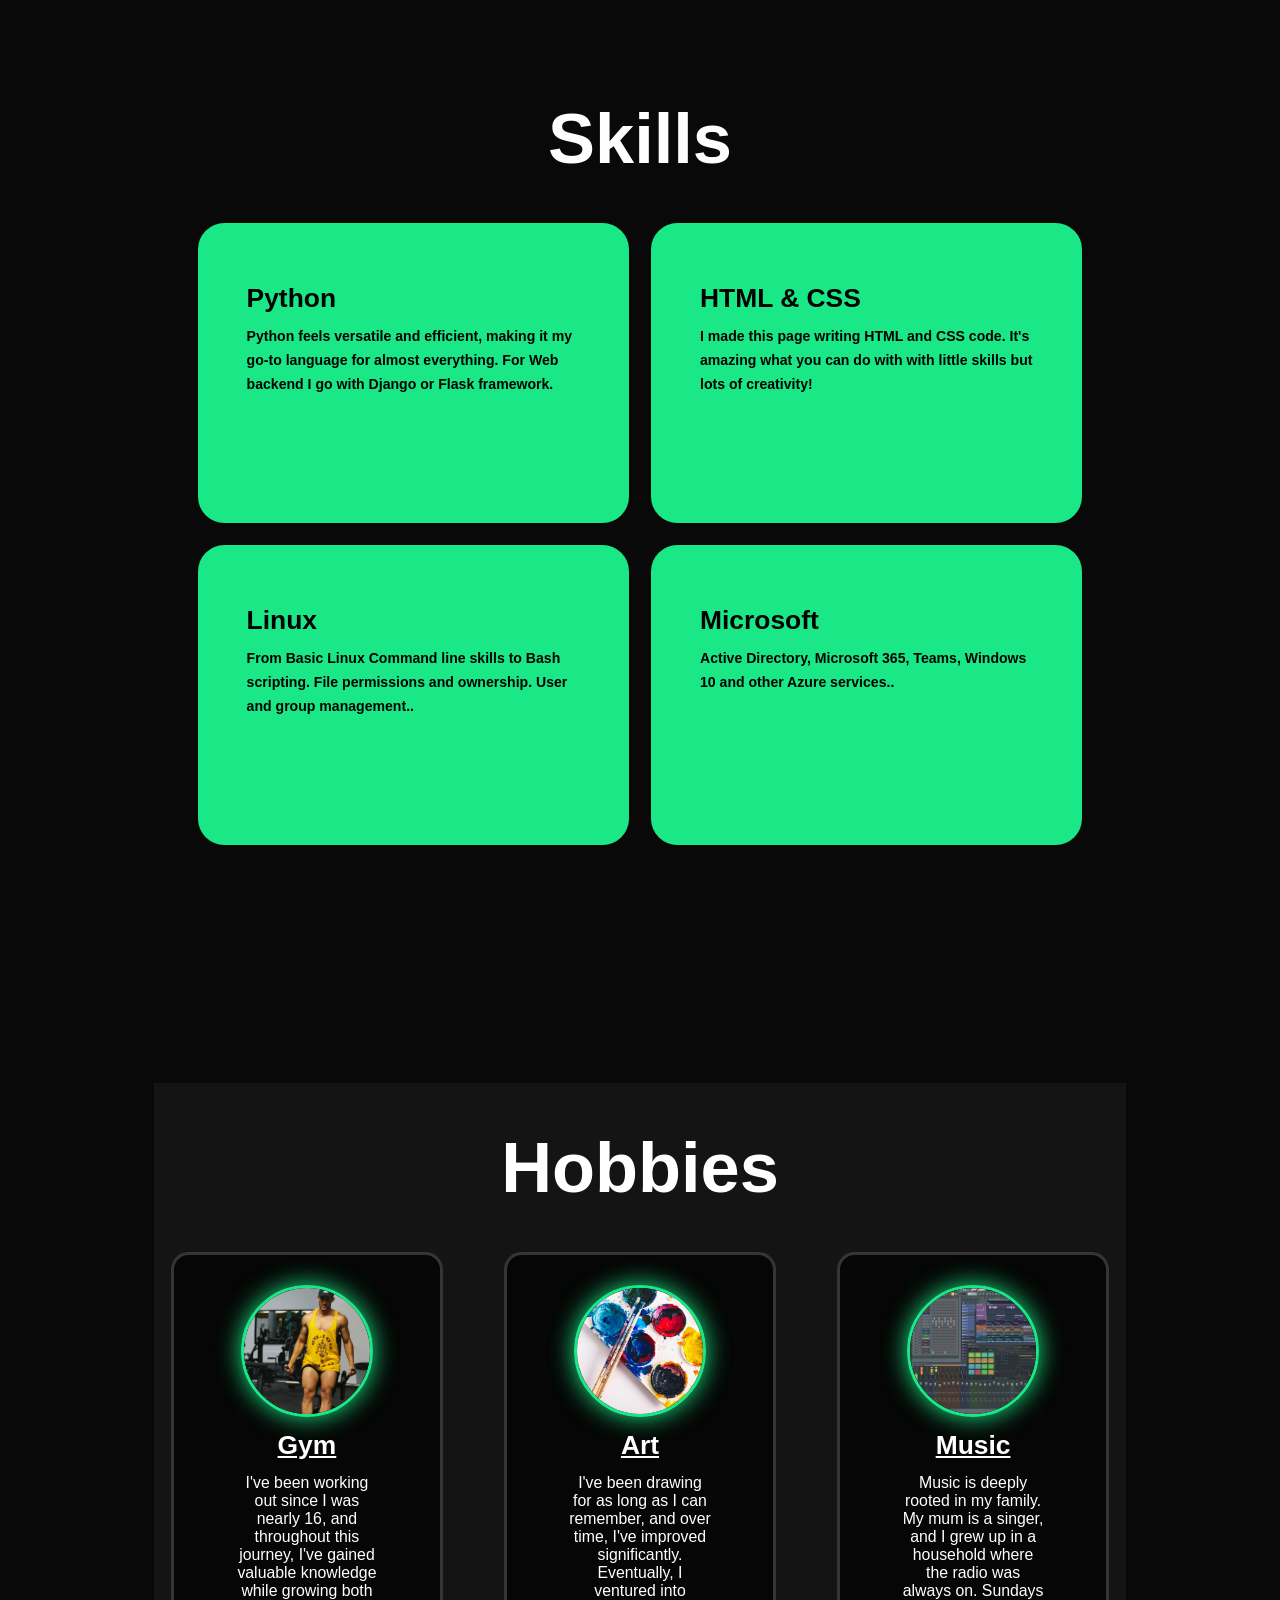
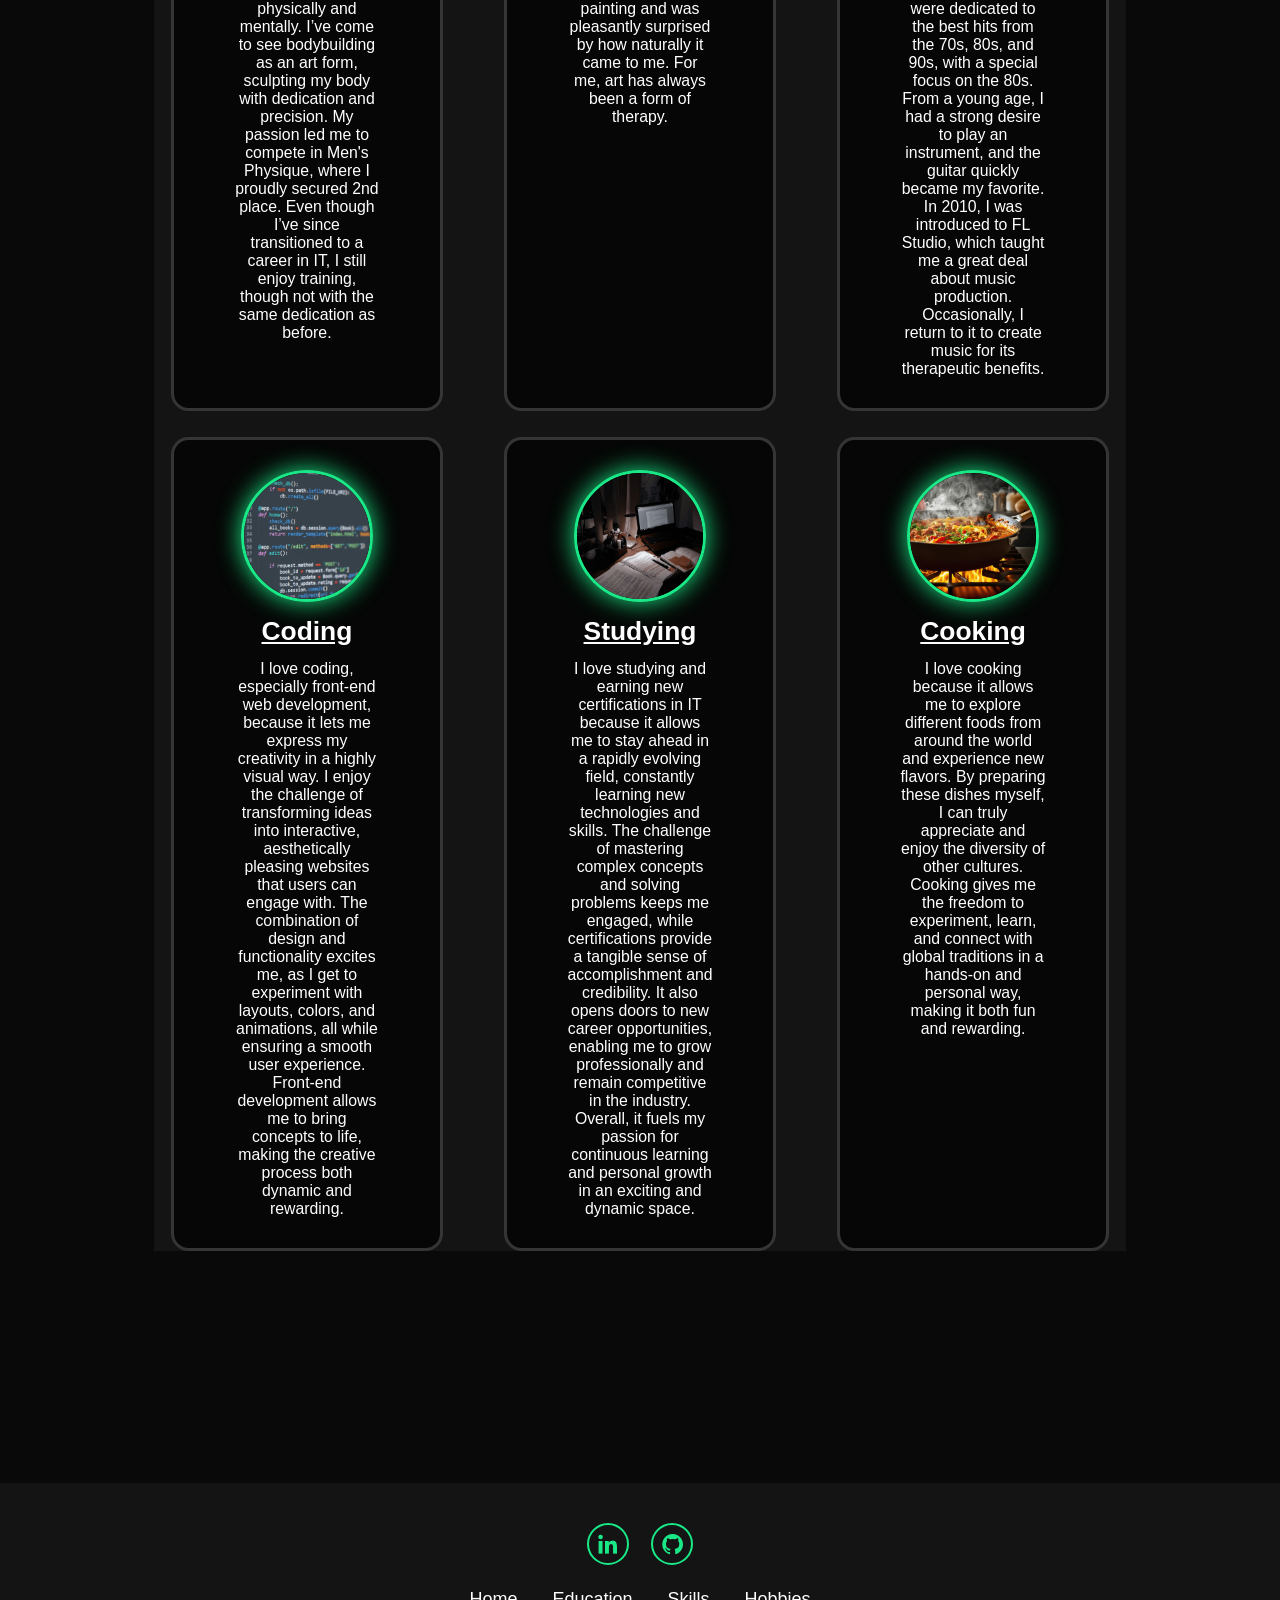
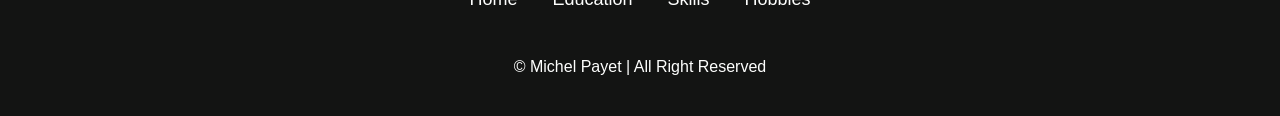
==== commit de56148f: "initial commit" ====
--- a/index.html
+++ b/index.html
@@ -1,304 +1,304 @@
-<!DOCTYPE html>
-<html lang="en">
-<head>
-    <meta charset="UTF-8">
-    <meta name="viewport" content="width=device-width, initial-scale=1.0">
-    <title>Michel Payet</title>
-    <link rel="stylesheet" href="style.css">
-    <link href='https://unpkg.com/boxicons@2.1.4/css/boxicons.min.css' rel='stylesheet'>
-    <link rel="icon" href="favicon.ico" type="image/x-icon">
-</head>
-<body>
-    <header class="header">
-        <a href="#home" class="logo">Michel
-        <span>Payet</span></a>
-
-        <i class='bx bx-menu' id="menu-icon"></i>
-
-        <nav class="navbar">
-            <a href="#home" class="active">Home</a>
-            <a href="#education">Education</a>
-            <a href="#skills">Skills</a>
-            <a href="#hobbies">Hobbies</a>
-            <a href="parallax/index.html">Coco De Lux</a>
-
-        </nav>
-    </header>
-
-    <section class="home" id="home">
-        <div class="home-content">
-            <h1> Hi, It's <span>Michel</span></h1>
-            <h3 class="text-animation">I'm a <span></span></h3>
-            <p>From Seychelles to Malta. From PT to IT</p>
-
-            <div class="social-icons">
-                <a href="https://www.linkedin.com/in/michel-payet-/"><i class='bx bxl-linkedin'></i></a>
-                <a href="https://github.com/Michelpayet"><i class='bx bxl-github' ></i></a>
-            </div>
-
-            <div class="btn-group">
-            </div>
-                <a href="mailto:michel.kotdor@gmail.com?subject=Contacting%20You&body=Hello%20Michel," class="btn">Contact</a>
-          
-            </div>
-        </div>
-        <div class="home-img">
-            <img src="image.jpg" alt="image">
-        </div>
-    </section>
-
-    <section class="education" id="education">
-        <h2 class="heading">Education</h2>
-
-        <div class="timeline-items">
-
-            <div class="timeline-item">
-                <div class="timeline-dot"></div>
-                    <div class="timeline-date">2010</div>
-                    <div class="timeline-content">
-                        <h3>High School</h3>
-                        <p>Praslin Secondary in Seychelles</p>
-                    </div>
-                
-            </div>
-
-            <div class="timeline-item">
-                <div class="timeline-dot"></div>
-                    <div class="timeline-date">2023</div>
-                    <div class="timeline-content">
-                        <h3>Cisco IT Essentials</h3>
-                        <p>Foundational knowledge of computer hardware, software, and networking. 
-                            How to assemble computers, install operating systems, troubleshoot common issues, and understand basic cybersecurity concepts. 
-                            Networking fundamentals, such as IP addressing and protocols, preparing me for entry-level IT support roles or further studies in networking and cybersecurity.</p>
-                    </div>
-                
-            </div>
-
-            <div class="timeline-item">
-                <div class="timeline-dot"></div>
-                    <div class="timeline-date">2024</div>
-                    <div class="timeline-content">
-                        <h3>LPIC-1 (Linux Administrator)</h3>
-                        <p>Install and configure Linux systems, manage users, permissions, and file systems, and handle basic networking and security tasks. 
-                            The course also covered essential topics like shell scripting, process management, and system troubleshooting, preparing me for entry-level Linux administration roles and advancing my knowledge of open-source operating systems.</p>
-                    </div>
-                
-            </div>
-
-            <div class="timeline-item">
-                <div class="timeline-dot"></div>
-                    <div class="timeline-date">2024</div>
-                    <div class="timeline-content">
-                        <h3>ICE Malta EQF5 Python Foundations</h3>
-                        <p>Introduction to the world’s fastest growing programming language, and one of the most popular too. Learned how to create Python applications that run on the command line as well as via a GUI using PyQt or via a web application using HTML5.</p>
-                    </div> 
-            </div>
-
-            <div class="timeline-item">
-                <div class="timeline-dot"></div>
-                    <div class="timeline-date">2024</div>
-                    <div class="timeline-content">
-                        <h3>Harvard CS50x</h3>
-                        <p>Through hands-on projects, I gained practical experience in software development, preparing me to tackle real-world challenges in programming and further my studies in computer science.</p>
-                    </div>  
-            </div>
-
-            <div class="timeline-item">
-                <div class="timeline-dot"></div>
-                    <div class="timeline-date">2024</div>
-                    <div class="timeline-content">
-                        <h3>AWS Cloud Practitioner</h3>
-                        <p>Comprehensive understanding of cloud computing and Amazon Web Services (AWS). I learn about the core AWS services, their use cases, and basic architectural principles.</p>
-                    </div>
-            </div>
-
-            <div class="timeline-item">
-                <div class="timeline-dot"></div>
-                    <div class="timeline-date">2024</div>
-                    <div class="timeline-content">
-                        <h3>Microsoft Azure AZ-104</h3>
-                        <p>Configure and manage Azure resources, including virtual machines, storage, and networks. The course covers key topics such as identity and access management, monitoring and backup, and implementing security controls.</p>
-                    </div>
-            </div>
-
-        </div>
-    </section>
-
-    <section class="skills" id="skills">
-        <h2 class="heading">Skills</h2>
-        <div class="skills-container">
-
-            <div class="skills-box">
-                <div class="skill-info">
-                    <h4>Python</h4>
-                    <p>Python feels versatile and efficient, making it my go-to language for almost everything.
-                        For Web backend I go with Django or Flask framework.
-                    </p>
-                </div>
-            </div>    
-
-            <div class="skills-box">
-                <div class="skill-info">
-                    <h4>HTML & CSS</h4>
-                    <p>I made this page writing HTML and CSS code. It's amazing what you can do with little skills but lots of creativity!</p>
-                </div>
-            </div>    
-
-            <div class="skills-box">
-                <div class="skill-info">
-                    <h4>Linux</h4>
-                    <p>From Basic Linux Command line skills to Bash scripting. File permissions and ownership. User and group management..</p>
-                </div>
-            </div>
-
-            <div class="skills-box">
-                <div class="skill-info">
-                    <h4>Microsoft</h4>
-                    <p>Active Directory, Microsoft 365, Teams, Windows 10 and other Azure services..</p>
-                </div>
-            </div>  
-
-        </div>
-    </section>
-
-    <section><div class="hobbies" id="hobbies">
-        <div class="hobbies-box">
-            <h2 class="heading">Hobbies</h2>
-            <div class="hobbies-wrapper">
-                <div class="hobbies-item">
-                    <img src="gym.jpg" alt="gym">
-                    <h2>Gym</h2>
-                    <p>I've been working out since I was nearly 16, and throughout this journey, 
-                        I've gained valuable knowledge while growing both physically and mentally. 
-                        I’ve come to see bodybuilding as an art form, sculpting my body with 
-                        dedication and precision. My passion led me to compete in Men's Physique, 
-                        where I proudly secured 2nd place. Even though I’ve since transitioned to 
-                        a career in IT, I still enjoy training, though not with the same dedication as before.</p>
-                </div>
-
-                <div class="hobbies-item">
-                    <img src="art.jpg" alt="gym">
-                    <h2>Art</h2>
-                    <p>I've been drawing for as long as I can remember, and over time, 
-                        I've improved significantly. Eventually, I ventured into painting 
-                        and was pleasantly surprised by how naturally it came to me. 
-                        For me, art has always been a form of therapy.</p>
-                </div>
-
-                <div class="hobbies-item">
-                    <img src="fl.jpg" alt="music">
-                    <h2>Music</h2>
-                    <p>Music is deeply rooted in my family. My mum is a singer, 
-                        and I grew up in a household where the radio was always on. 
-                        Sundays were dedicated to the best hits from the 70s, 80s, and 90s, 
-                        with a special focus on the 80s. From a young age, I had a strong 
-                        desire to play an instrument, and the guitar quickly became my favorite. 
-                        In 2010, I was introduced to FL Studio, which taught me a great deal 
-                        about music production. Occasionally, I return to it to create music 
-                        for its therapeutic benefits.
-                    </p>
-                </div>
-
-                <div class="hobbies-item">
-                    <img src="coding.jpg" alt="coding">
-                    <h2>Coding</h2>
-                    <p>I love coding, especially front-end web development, because it lets me express my creativity 
-                        in a highly visual way. I enjoy the challenge of transforming ideas into interactive, 
-                        aesthetically pleasing websites that users can engage with. The combination of design and 
-                        functionality excites me, as I get to experiment with layouts, colors, and animations, 
-                        all while ensuring a smooth user experience. Front-end development allows me to bring concepts to life, 
-                        making the creative process both dynamic and rewarding.
-                    </p>
-                </div>
-
-                <div class="hobbies-item">
-                    <img src="Studying.jpeg" alt="studying">
-                    <h2>Studying</h2>
-                    <p>I love studying and earning new certifications in IT because it allows me to stay ahead in a rapidly evolving field, 
-                        constantly learning new technologies and skills. The challenge of mastering complex concepts and solving problems 
-                        keeps me engaged, while certifications provide a tangible sense of accomplishment and credibility. 
-                        It also opens doors to new career opportunities, enabling me to grow professionally and remain competitive in the industry. Overall, 
-                        it fuels my passion for continuous learning and personal growth in an exciting and dynamic space.
-                    </p>
-                </div>
-
-                <div class="hobbies-item">
-                    <img src="cooking.jpg" alt="cooking">
-                    <h2>Cooking</h2>
-                    <p>
-                        I love cooking because it allows me to explore different foods from around the world and experience new flavors. 
-                        By preparing these dishes myself, I can truly appreciate and enjoy the diversity of other cultures. 
-                        Cooking gives me the freedom to experiment, learn, and connect with global traditions in a hands-on and personal way, making it both fun and rewarding.
-                    </p>
-                </div>
-                
-            </div>
-        </div>
-    </div>
-    </section>
-
-    <div class="wrapper">
-        <div class="item item1">
-            <img src="python.png" alt="python">
-        </div>
-        <div class="item item2">
-            <img src="git.png" alt="git hub">
-        </div>
-        <div class="item item3">
-            <img src="css.png" alt="css">
-        </div>
-        <div class="item item4">
-            <img src="js.png" alt="js">
-        </div>
-        <div class="item item5">
-            <img src="html.png" alt="html">
-        </div>
-        <div class="item item6">
-            <img src="dj.png" alt="dj">
-        </div>
-        <div class="item item7">
-            <img src="linux.png" alt="linux">
-        </div>
-        <div class="item item8">
-            <img src="win.png" alt="windows">
-        </div>
-        <div class="item item9">
-            <img src="sql.png" alt="mysql">
-        </div>
-</div>
-
-    <footer class="footer">
-
-        <div class="social">
-            <a href="https://www.linkedin.com/in/michel-payet-/"><i class='bx bxl-linkedin'></i></a>
-            <a href="https://github.com/Michelpayet"><i class='bx bxl-github' ></i></a>
-        </div>
-
-        <ul class="list">
-
-            <li>
-                <a href="#">Home</a>
-            </li>
-
-            <li>
-                <a href="#education">Education</a>
-            </li>
-
-            <li>
-                <a href="#skills">Skills</a>
-            </li>
-
-            <li>
-                <a href="#hobbies">Hobbies</a>
-            </li>
-            
-        </ul>
-        <p class="copyright">
-            © Michel Payet | All Right Reserved
-        </p>
-    </footer>
-
-
-    <script src="script.js"></script>
-</body>
-</html>
+<!DOCTYPE html>
+<html lang="en">
+<head>
+    <meta charset="UTF-8">
+    <meta name="viewport" content="width=device-width, initial-scale=1.0">
+    <title>Michel Payet</title>
+    <link rel="stylesheet" href="style.css">
+    <link href='https://unpkg.com/boxicons@2.1.4/css/boxicons.min.css' rel='stylesheet'>
+    <link rel="icon" href="favicon.ico" type="image/x-icon">
+</head>
+<body>
+    <header class="header">
+        <a href="#home" class="logo">Michel
+        <span>Payet</span></a>
+
+        <i class='bx bx-menu' id="menu-icon"></i>
+
+        <nav class="navbar">
+            <a href="#home" class="active">Home</a>
+            <a href="#education">Education</a>
+            <a href="#skills">Skills</a>
+            <a href="#hobbies">Hobbies</a>
+            <a href="parallax/index.html">Coco De Lux</a>
+
+        </nav>
+    </header>
+
+    <section class="home" id="home">
+        <div class="home-content">
+            <h1> Hi, It's <span>Michel</span></h1>
+            <h3 class="text-animation">I'm a <span></span></h3>
+            <p>From Seychelles to Malta. From PT to IT</p>
+
+            <div class="social-icons">
+                <a href="https://www.linkedin.com/in/michel-payet-/"><i class='bx bxl-linkedin'></i></a>
+                <a href="https://github.com/Michelpayet"><i class='bx bxl-github' ></i></a>
+            </div>
+
+            <div class="btn-group">
+            </div>
+                <a href="mailto:michel.kotdor@gmail.com?subject=Contacting%20You&body=Hello%20Michel," class="btn">Contact</a>
+          
+            </div>
+        </div>
+        <div class="home-img">
+            <img src="image.jpg" alt="image">
+        </div>
+    </section>
+
+    <section class="education" id="education">
+        <h2 class="heading">Education</h2>
+
+        <div class="timeline-items">
+
+            <div class="timeline-item">
+                <div class="timeline-dot"></div>
+                    <div class="timeline-date">2010</div>
+                    <div class="timeline-content">
+                        <h3>High School</h3>
+                        <p>Praslin Secondary in Seychelles</p>
+                    </div>
+                
+            </div>
+
+            <div class="timeline-item">
+                <div class="timeline-dot"></div>
+                    <div class="timeline-date">2023</div>
+                    <div class="timeline-content">
+                        <h3>Cisco IT Essentials</h3>
+                        <p>Foundational knowledge of computer hardware, software, and networking. 
+                            How to assemble computers, install operating systems, troubleshoot common issues, and understand basic cybersecurity concepts. 
+                            Networking fundamentals, such as IP addressing and protocols, preparing me for entry-level IT support roles or further studies in networking and cybersecurity.</p>
+                    </div>
+                
+            </div>
+
+            <div class="timeline-item">
+                <div class="timeline-dot"></div>
+                    <div class="timeline-date">2024</div>
+                    <div class="timeline-content">
+                        <h3>LPIC-1 (Linux Administrator)</h3>
+                        <p>Install and configure Linux systems, manage users, permissions, and file systems, and handle basic networking and security tasks. 
+                            The course also covered essential topics like shell scripting, process management, and system troubleshooting, preparing me for entry-level Linux administration roles and advancing my knowledge of open-source operating systems.</p>
+                    </div>
+                
+            </div>
+
+            <div class="timeline-item">
+                <div class="timeline-dot"></div>
+                    <div class="timeline-date">2024</div>
+                    <div class="timeline-content">
+                        <h3>ICE Malta EQF5 Python Foundations</h3>
+                        <p>Introduction to the world’s fastest growing programming language, and one of the most popular too. Learned how to create Python applications that run on the command line as well as via a GUI using PyQt or via a web application using HTML5.</p>
+                    </div> 
+            </div>
+
+            <div class="timeline-item">
+                <div class="timeline-dot"></div>
+                    <div class="timeline-date">2024</div>
+                    <div class="timeline-content">
+                        <h3>Harvard CS50x</h3>
+                        <p>Through hands-on projects, I gained practical experience in software development, preparing me to tackle real-world challenges in programming and further my studies in computer science.</p>
+                    </div>  
+            </div>
+
+            <div class="timeline-item">
+                <div class="timeline-dot"></div>
+                    <div class="timeline-date">2024</div>
+                    <div class="timeline-content">
+                        <h3>AWS Cloud Practitioner</h3>
+                        <p>Comprehensive understanding of cloud computing and Amazon Web Services (AWS). I learn about the core AWS services, their use cases, and basic architectural principles.</p>
+                    </div>
+            </div>
+
+            <div class="timeline-item">
+                <div class="timeline-dot"></div>
+                    <div class="timeline-date">2024</div>
+                    <div class="timeline-content">
+                        <h3>Microsoft Azure AZ-104</h3>
+                        <p>Configure and manage Azure resources, including virtual machines, storage, and networks. The course covers key topics such as identity and access management, monitoring and backup, and implementing security controls.</p>
+                    </div>
+            </div>
+
+        </div>
+    </section>
+
+    <section class="skills" id="skills">
+        <h2 class="heading">Skills</h2>
+        <div class="skills-container">
+
+            <div class="skills-box">
+                <div class="skill-info">
+                    <h4>Python</h4>
+                    <p>Python feels versatile and efficient, making it my go-to language for almost everything.
+                        For Web backend I go with Django or Flask framework.
+                    </p>
+                </div>
+            </div>    
+
+            <div class="skills-box">
+                <div class="skill-info">
+                    <h4>HTML & CSS</h4>
+                    <p>I made this page writing HTML and CSS code. It's amazing what you can do with with little skills but lots of creativity!</p>
+                </div>
+            </div>    
+
+            <div class="skills-box">
+                <div class="skill-info">
+                    <h4>Linux</h4>
+                    <p>From Basic Linux Command line skills to Bash scripting. File permissions and ownership. User and group management..</p>
+                </div>
+            </div>
+
+            <div class="skills-box">
+                <div class="skill-info">
+                    <h4>Microsoft</h4>
+                    <p>Active Directory, Microsoft 365, Teams, Windows 10 and other Azure services..</p>
+                </div>
+            </div>  
+
+        </div>
+    </section>
+
+    <section><div class="hobbies" id="hobbies">
+        <div class="hobbies-box">
+            <h2 class="heading">Hobbies</h2>
+            <div class="hobbies-wrapper">
+                <div class="hobbies-item">
+                    <img src="gym.jpg" alt="gym">
+                    <h2>Gym</h2>
+                    <p>I've been working out since I was nearly 16, and throughout this journey, 
+                        I've gained valuable knowledge while growing both physically and mentally. 
+                        I’ve come to see bodybuilding as an art form, sculpting my body with 
+                        dedication and precision. My passion led me to compete in Men's Physique, 
+                        where I proudly secured 2nd place. Even though I’ve since transitioned to 
+                        a career in IT, I still enjoy training, though not with the same dedication as before.</p>
+                </div>
+
+                <div class="hobbies-item">
+                    <img src="art.jpg" alt="gym">
+                    <h2>Art</h2>
+                    <p>I've been drawing for as long as I can remember, and over time, 
+                        I've improved significantly. Eventually, I ventured into painting 
+                        and was pleasantly surprised by how naturally it came to me. 
+                        For me, art has always been a form of therapy.</p>
+                </div>
+
+                <div class="hobbies-item">
+                    <img src="fl.jpg" alt="music">
+                    <h2>Music</h2>
+                    <p>Music is deeply rooted in my family. My mum is a singer, 
+                        and I grew up in a household where the radio was always on. 
+                        Sundays were dedicated to the best hits from the 70s, 80s, and 90s, 
+                        with a special focus on the 80s. From a young age, I had a strong 
+                        desire to play an instrument, and the guitar quickly became my favorite. 
+                        In 2010, I was introduced to FL Studio, which taught me a great deal 
+                        about music production. Occasionally, I return to it to create music 
+                        for its therapeutic benefits.
+                    </p>
+                </div>
+
+                <div class="hobbies-item">
+                    <img src="coding.jpg" alt="coding">
+                    <h2>Coding</h2>
+                    <p>I love coding, especially front-end web development, because it lets me express my creativity 
+                        in a highly visual way. I enjoy the challenge of transforming ideas into interactive, 
+                        aesthetically pleasing websites that users can engage with. The combination of design and 
+                        functionality excites me, as I get to experiment with layouts, colors, and animations, 
+                        all while ensuring a smooth user experience. Front-end development allows me to bring concepts to life, 
+                        making the creative process both dynamic and rewarding.
+                    </p>
+                </div>
+
+                <div class="hobbies-item">
+                    <img src="Studying.jpeg" alt="studying">
+                    <h2>Studying</h2>
+                    <p>I love studying and earning new certifications in IT because it allows me to stay ahead in a rapidly evolving field, 
+                        constantly learning new technologies and skills. The challenge of mastering complex concepts and solving problems 
+                        keeps me engaged, while certifications provide a tangible sense of accomplishment and credibility. 
+                        It also opens doors to new career opportunities, enabling me to grow professionally and remain competitive in the industry. Overall, 
+                        it fuels my passion for continuous learning and personal growth in an exciting and dynamic space.
+                    </p>
+                </div>
+
+                <div class="hobbies-item">
+                    <img src="cooking.jpg" alt="cooking">
+                    <h2>Cooking</h2>
+                    <p>
+                        I love cooking because it allows me to explore different foods from around the world and experience new flavors. 
+                        By preparing these dishes myself, I can truly appreciate and enjoy the diversity of other cultures. 
+                        Cooking gives me the freedom to experiment, learn, and connect with global traditions in a hands-on and personal way, making it both fun and rewarding.
+                    </p>
+                </div>
+                
+            </div>
+        </div>
+    </div>
+    </section>
+
+    <div class="wrapper">
+        <div class="item item1">
+            <img src="python.png" alt="python">
+        </div>
+        <div class="item item2">
+            <img src="git.png" alt="git hub">
+        </div>
+        <div class="item item3">
+            <img src="css.png" alt="css">
+        </div>
+        <div class="item item4">
+            <img src="js.png" alt="js">
+        </div>
+        <div class="item item5">
+            <img src="html.png" alt="html">
+        </div>
+        <div class="item item6">
+            <img src="dj.png" alt="dj">
+        </div>
+        <div class="item item7">
+            <img src="linux.png" alt="linux">
+        </div>
+        <div class="item item8">
+            <img src="win.png" alt="windows">
+        </div>
+        <div class="item item9">
+            <img src="sql.png" alt="mysql">
+        </div>
+</div>
+
+    <footer class="footer">
+
+        <div class="social">
+            <a href="https://www.linkedin.com/in/michel-payet-/"><i class='bx bxl-linkedin'></i></a>
+            <a href="https://github.com/Michelpayet"><i class='bx bxl-github' ></i></a>
+        </div>
+
+        <ul class="list">
+
+            <li>
+                <a href="#">Home</a>
+            </li>
+
+            <li>
+                <a href="#education">Education</a>
+            </li>
+
+            <li>
+                <a href="#skills">Skills</a>
+            </li>
+
+            <li>
+                <a href="#hobbies">Hobbies</a>
+            </li>
+            
+        </ul>
+        <p class="copyright">
+            © Michel Payet | All Right Reserved
+        </p>
+    </footer>
+
+
+    <script src="script.js"></script>
+</body>
+</html>
--- a/style.css
+++ b/style.css
@@ -1,804 +1,804 @@
-* {
-    margin:0;
-    padding:0;
-    box-sizing:border-box;
-    text-decoration: none;
-    border: none;
-    outline: none;
-    scroll-behavior: smooth;
-    font-family: "Poppins", sans-serif;
-}
-*::before,
-*::after{
-    box-sizing: border-box;
-}
-:root {
-    --bg-color: #080808;
-    --second-bg-color: #131313;
-    --text-color: white;
-    --main-color: #1ae888;
-    --light-green: hsl(122, 100%, 79%);
-    --neon-green: hsl(122 100% 54%);
-    --dark-green: hsl(122, 97%, 36%);
-}
-
-html{
-    font-size: 60%;
-    overflow-x: hidden;
-}
-
-body {
-    background: var(--bg-color);
-    color: var(--text-color);
-    z-index: 0;
-}
-
-.header{
-    position: fixed;
-    top: 0;
-    left: 0;
-    width: 100%;
-    padding: 4rem 12% 4rem;
-    background: rgba(0, 0, 0, 0.3);
-    backdrop-filter: blur(10px);
-    display: flex;
-    justify-content: space-between;
-    align-items: center;
-    z-index: 5;
-}
-.logo{
-    font-size: 3rem;
-    color: var(--text-color);
-    font-weight: 800;
-    cursor: pointer;
-    transition: 0.3s ease;
-}
-
-.logo:hover{
-    transform: scale(1.1);
-}
-
-.logo span{
-    text-shadow: 0 0 25px var(--main-color);
-}
-
-.navbar a{
-    font-size: 1.8rem;
-    color: var(--text-color);
-    margin-left: 4rem;
-    font-weight: 500;
-    transition: 0.3s ease;
-    border-bottom: 3px solid transparent;
-}
-
-.navbar a:hover,
-.navbar a.active{
-    color: var(--main-color);
-    border-bottom: 3px solid var(--main-color);
-}
-
-#menu-icon{
-    font-size: 3.6rem;
-    color: var(--main-color);
-    display: none;
-}
-
-section{
-    min-height: 100vh;
-    padding: 10rem 12% 10rem;
-}
-
-.home{
-    display: flex;
-    align-items: center;
-    justify-content: center;
-    gap: 15rem;
-}
-
-.home-content{
-    display: flex;
-    flex-direction: column;
-    align-items: baseline;
-    text-align: left;
-    justify-content: center;
-    margin-top: 3rem;
-    min-width: 150px;
-}
-
-span{
-    color: var(--main-color);
-}
-
-.logo span{
-    color: var(--main-color);
-}
-
-.home-content h3{
-    margin-bottom: 2rem;
-    margin-top: 1rem;
-    font-size: 3.5rem;
-}
-
-.home-content h1{
-    font-size: 7rem;
-    font-weight: 700;
-    margin-top: 1.5rem;
-    line-height: 1;
-}
-
-.home-img{
-    border-radius: 50%;
-}
-
-.home img{
-    position: relative;
-    top: 3rem;
-    width: 32vw;
-    border-radius: 50%;
-    box-shadow: 0 0 25px var(--main-color);
-    cursor: pointer;
-    transition: 0.4s ease-in-out;
-}
-
-.home-img img:hover{
-    box-shadow: 0 0 25px var(--main-color),
-                0 0 50px var(--main-color),
-                0 0 100px var(--main-color);
-}
-
-.home-content p{
-    font-size: 1.5rem;
-    font-weight: 500;
-    line-height: 1.8;
-    max-height: 1000px;
-}
-
-.social-icons a{
-    display: inline-flex;
-    justify-content: center;
-    align-items: center;
-    width: 4.5rem;
-    height: 4.5rem;
-    background: transparent;
-    border: 2px solid var(--main-color);
-    font-size: 2.5rem;
-    border-radius: 50%;
-    color: var(--main-color);
-    margin: 3rem 1.5rem 3rem 0;
-    transition: 0.3s ease-in-out;
-}
-
-.social-icons a:hover{
-    color: var(--text-color);
-    transform: scale(1.3) translateY(-5px);
-    box-shadow: 0 0 25px var(--main-color);
-    background-color: var(--main-color);
-}
-
-.btn{
-    display: inline-block;
-    padding: 1rem 2.8rem;
-    border-radius: 4rem;
-    font-size: 1.6rem;
-    color: var(--light-green);
-    border: var(--light-green) 0.125em solid;
-    letter-spacing: 0.1rem;
-    font-weight: 600;
-    cursor: pointer;
-    border-radius: 0.25em;
-
-    text-shadow: 
-    0 0 0.25em var(--neon-green),
-    0 0 0.8em  var(--dark-green);
-
-    box-shadow: inset 0 0 0.5em 0 var(--neon-green), 
-    0 0 0.5em 0 var(--neon-green);
-
-    position: relative;
-
-    transition: background-color 100ms linear;
-}
-
-.btn::before{
-    pointer-events: none;
-    content: "";
-    position: absolute;
-    background: var(--dark-green);
-    top: 120%;
-    left: 0;
-    width: 100%;
-    height: 100%;
-
-    transform: perspective(1em) rotateX(40deg) scale(1, 0.35);
-    filter: blur(1.5em);
-    opacity: 0.5;
-}
-.btn::after{
-    content: '';
-    position: absolute;
-    top: 0;
-    bottom: 0;
-    left: 0;
-    right: 0;
-    box-shadow: 0 0 2em 0.5em var(--neon-green);
-    opacity: 0;
-    background-color: var(--light-green);
-    z-index: -1;
-    transition: opacity 100ms linear;
-}
-
-.btn:hover,
-.btn:focus{
-   
-    color: var(--bg-color);
-    text-shadow: none;
-}
-
-.btn:hover::before,
-.btn:focus::before{
-    opacity: 1;
-}
-
-.btn:hover::after,
-.btn:focus::after{
-    opacity: 1;
-}
-
-.btn-group{
-    display: flex;
-    align-items: center;
-    gap: 1.5rem;
-}
-
-.text-animation{
-    font-size: 34px;
-    font-weight: 600;
-    min-width: 280px;
-    white-space: nowrap;  
-}
-
-.text-animation span{
-    position: relative;
-}
-.text-animation span::before{
-    content: "Coder";
-    color: var(--main-color);
-    animation: words 20s infinite;
-}
-
-.text-animation span::after{
-    content: "";
-    background-color: var(--bg-color);
-    position: absolute;
-    width: calc(100% + 8px);
-    height: 100%;
-    border-left: 3px solid var(--bg-color);
-    right: -8px;
-    animation: cursor 0.6s infinite, typing 20s steps(14) infinite;
-}
-
-@keyframes cursor{
-    to {
-        border-left: 2px solid var(--main-color);
-    }
-}
-
-@keyframes words{
-    0%,
-    20%{
-        content: "Pc Technician";
-    }
-    21%,
-    40%{
-        content: "Visual Artist";
-    }
-    41%,
-    60%{
-        content: "Cloud Admin";
-    }
-    61%,
-    80%{
-        content: "Music Producer";
-    }
-    81%,
-    100%{
-        content: "Programmer";
-    }
-}
-
-@keyframes typing{
-    10%,
-    15%,
-    30%,
-    35%,
-    50%,
-    55%,
-    70%,
-    75%,
-    90%,
-    95%{
-        width: 0;
-    }
-    5%,
-    20%,
-    25%,
-    40%,
-    45%,
-    60%,
-    65%,
-    80%,
-    85%{
-        width: calc(100% + 8px);
-    }
-}
-
-.heading{
-    font-size: 8rem;
-    text-align: center;
-    margin: 5rem 0;
-}
-
-.education{
-    padding: 100px 15px;
-    background: var(--second-bg-color);
-}
-.education h2{
-    margin-bottom: 5rem;
-}
-
-.timeline-items{
-    max-width: 1200px;
-    margin: auto;
-    display: flex;
-    flex-wrap: wrap;
-    position: relative;
-}
-
-.timeline-items::before{
-    content: "";
-    position: absolute;
-    width: 5px;
-    height: 100%;
-    background-color: var(--main-color);
-    left: calc(50% - 1px);
-}
-
-.timeline-item{
-    margin-bottom: 40px;
-    width: 100%;
-    position: relative;
-}
-.timeline-item-last-child{
-    margin-bottom: 0;
-}
-
-.timeline-item:nth-child(odd){
-    padding-right: calc(50% + 30px);
-    text-align: right;
-}
-.timeline-item:nth-child(even){
-    padding-left: calc(50% + 30px);
-}
-.timeline-dot{
-    height: 21px;
-    width: 21px;
-    background-color: var(--main-color);
-    box-shadow: 0 0 25px var(--main-color),
-                0 0 25px var(--main-color);
-    position: absolute;
-    left: calc(50% - 8px);
-    border-radius: 50%;
-    top: 10px;
-}
-.timeline-date{
-    font-size: 20px;
-    font-weight: 800;
-    color: white;
-    margin: 6px 0 15px;
-}
-
-
-.timeline-content{
-    background-color: var(--bg-color);
-    border: 3px solid var(--main-color);
-    padding: 30px 50px;
-    border-radius: 4rem;
-    box-shadow: 0 0 10px var(--main-color);
-    cursor: pointer;
-    transition: 0.3s ease-in-out;
-}
-.timeline-content:hover{
-    transform: scale(1.05);
-    box-shadow: 0 0 25px var(--main-color);
-}
-
-.timeline-content h3{
-    font-size: 20px;
-    color: white;
-    margin: 0 0 10px;
-    font-weight: 500;
-}
-
-.timeline-content p{
-    color: white;
-    font-size: 16px;
-    font-weight: 300;
-    line-height: 22px;
-}
-
-::-webkit-scrollbar{
-    width: 15px;
-}
-::-webkit-scrollbar-thumb{
-    background-color: var(--main-color);
-}
-::-webkit-scrollbar-track{
-    background-color: var(--bg-color);
-    width: 50px;
-}
-
-.skills{
-    background: var(--bg-color);
-    color: black;
-}
-
-.skills h2{
-    margin-bottom: 5rem;
-    color: white;
-}
-
-.skills-container{
-    display: grid;
-    grid-template-columns: repeat(2,1fr);
-    align-items: center;
-    gap: 2.5rem;
-}
-
-.skills-box{
-    background-color: var(--main-color);
-    height: 300px;
-    border-radius: 3rem;
-    border: 5px solid transparent;
-    cursor: pointer;
-    transition: 0.4s ease-in-out;
-}
-
-.skills-box:hover{
-    background: white;
-    color: black;
-    border: 5px solid var(--main-color);
-    transform: scale(1.03);
-}
-
-.skills-box .skill-info{
-    display: flex;
-    flex-direction: column;
-    text-align: left;
-    max-height: 200px;
-    justify-content: left;
-    align-items: baseline;
-    padding: 5rem 5rem;
-}
-
-.skill-info h4{
-    font-size: 3rem;
-    font-weight: 800;
-    line-height: 2;
-}
-
-.skill-info p{
-    font-size: 1.6rem;
-    font-weight: 600;
-    max-height: 100px;
-    line-height: 1.7;
-    margin: auto;
-}
-
-.hobbies{
-    background: var(--second-bg-color);
-}
-
-.hobbies-box{
-    background-size: cover;
-    display: flex;
-    align-items: center;
-    justify-content: center;
-    flex-direction: column;
-}
-
-.hobbies .heading{
-    margin-bottom: 5rem;
-}
-
-.hobbies-box img{
-    width: 15rem;
-    border-radius: 50%;
-    border: 3px solid var(--main-color);
-    box-shadow: 0 0 25px var(--main-color);
-}
-
-.hobbies-wrapper{
-    display: grid;
-    grid-template-columns: repeat(3,1fr);
-    gap: 3rem;
-}
-
-.hobbies-item{
-    min-height: 550px;
-    max-width: 450px;
-    background: rgba(0, 0, 0, 0.7);
-    border: 3px solid rgba(238, 238, 238, 0.2);
-    border-radius: 2rem;
-    margin: 0 2rem;
-    padding: 30px 60px;
-    cursor: pointer;
-    display: flex;
-    flex-direction: column;
-    align-items: center;
-    text-align: center;
-    gap: 1.5rem;
-    color: white;
-    transition: 0.4s ease-in-out;
-}
-
-.hobbies-item:hover{
-    border: 3px solid var(--main-color);
-    transform: translateY(-10px)scale(1.1);
-    box-shadow: 0 0 50px var(--main-color);
-}
-
-.hobbies-item h2{
-    font-size: 3rem;
-    text-decoration: underline;
-}
-
-.hobbies-item p{
-    font-size: 1.8rem;
-}
-
-.wrapper{
-    width: 90%;
-    max-width: 1536px;
-    margin-inline: auto;
-    position: relative;
-    height: 100px;
-    margin-top: 5rem;
-    overflow: hidden;
-    mask-image: linear-gradient(
-        to right,
-        rgba(0, 0, 0, 0),
-        rgba(0, 0, 0, 1) 20%,
-        rgba(0, 0, 0, 1) 80%,
-        rgba(0, 0, 0, 0)
-        );
-}
-
-@keyframes scrollLeft{
-    to{
-        left: -200px;
-    }
-}
-
-.item{
-    width: 80px;
-    height: 80px;
-    border-radius: 6px;
-    position: absolute;
-    left: max(calc(200px * 9), 100%);
-    animation-name: scrollLeft;
-    animation-duration: 30s;
-    animation-timing-function: linear;
-    animation-iteration-count: infinite;
-}
-
-
-.item img {
-    max-width: 750%;
-    max-height: 75%;
-    object-fit: contain;
-    width: auto;
-    height: auto;
-}
-
-.item1{
-    animation-delay: calc(30s / 9 * (9 - 1) * -1);
-}
-.item2{
-    animation-delay: calc(30s / 9 * (9 - 2) * -1);
-}
-.item3{
-    animation-delay: calc(30s / 9 * (9 - 3) * -1);
-}
-.item4{
-    animation-delay: calc(30s / 9 * (9 - 4) * -1);
-}
-.item5{
-    animation-delay: calc(30s / 9 * (9 - 5) * -1);
-}
-.item6{
-    animation-delay: calc(30s / 9 * (9 - 6) * -1);
-}
-.item7{
-    animation-delay: calc(30s / 9 * (9 - 7) * -1);
-}
-.item8{
-    animation-delay: calc(30s / 9 * (9 - 8) * -1);
-}
-.item9{
-    animation-delay: calc(30s / 9 * (9 - 9) * -1);
-}
-.footer{
-    position: relative;
-    bottom: 0;
-    width: 100%;
-    padding: 40px 0;
-    background-color: var(--second-bg-color);
-}
-
-.footer .social{
-    text-align: center;
-    padding-bottom: 25px;
-    color: var(--main-color);
-}
-.footer .social a{
-    font-size: 25px;
-    color: var(--main-color);
-    border: 2px solid var(--main-color);
-    width: 42px;
-    height: 42px;
-    line-height: 42px;
-    display: inline-block;
-    text-align: center;
-    border-radius: 50%;
-    margin: 0 10px;
-    transition: 0.3s ease-in-out;
-}
-.footer .social a:hover{
-    transform: scale(1.2)translateY(-10px);
-    background-color: var(--main-color);
-    color: black;
-    box-shadow: 0 0 25px var(--main-color);
-}
-
-.footer ul{
-    margin-top: 0;
-    padding: 0;
-    font-size: 18px;
-    line-height: 18px;
-    margin-bottom: 0;
-    text-align: center;
-}
-
-.footer ul li a{
-    color: white;
-    border-bottom: 3px solid transparent;
-    transition: 0.3s ease-in-out;
-}
-
-.footer ul li a:hover{
-    border-bottom: 3px solid var(--main-color);
-}
-.footer ul li{
-    display: inline-block;
-    padding: 0 15px;
-}
-.footer .copyright{
-    margin-top: 50px;
-    text-align: center;
-    font-size: 16px;
-    color: white;
-}
-
-@media(max-width:1285px){
-    html{
-        font-size: 55%;
-    }
-    .skills-container{
-        padding-bottom: 7rem;
-        grid-template-columns: repeat(2,1fr);
-        margin: 0 5rem;
-    }
-}
-@media(max-width:991px){
-    header{
-        padding: 2rem 3%;
-    }
-    section{
-        padding: 10rem 3% 2rem;
-    }
-    .timeline-items::before{
-        left: 7px;
-    }
-    .timeline-item:nth-child(odd){
-        padding-right: 0;
-        text-align: left;
-    }
-    .timeline-item:nth-child(odd),
-    .timeline-item:nth-child(even){
-        padding-left: 37px;
-    }
-    .timeline-dot{
-        left: 0;
-    }
-    .skills{
-        padding-bottom: 7rem;
-    }
-    .hobbies .hobbies-wrapper{
-        grid-template-columns: repeat(1, 1fr);
-    }
-    .contact form{
-        flex-direction: column;
-    }
-    .footer{
-        padding: 2rem 3%;
-    }
-}
-@media(max-width:895px){
-    #menu-icon{
-        display: block;
-    }
-    .social-icons {
-        display: flex;
-        justify-content: center;
-        align-items: center;
-        flex-wrap: wrap;
-    }
-
-    .btn-group {
-        display: flex;
-        justify-content: center;
-        flex-wrap: wrap;
-        align-items: center;
-    }
-    .navbar{
-        position: absolute;
-        top: 100%;
-        right: 0;
-        width: 50%;
-        padding: 1rem 3%;
-        background: rgba(0, 0, 0, 0.8);
-        backdrop-filter: blur(20px);
-        border-bottom-left-radius: 2rem;
-        border-left: 2px solid var(--main-color);
-        border-bottom: 2px solid var(--main-color);
-        display: none;
-    }
-    .navbar.active{
-        display: block;
-    }
-    .navbar a{
-        display: block;
-        font-size: 2rem;
-        margin: 3rem 0;
-        color: white;
-    }
-    .home{
-        flex-direction: column-reverse;
-        margin: 5rem 4rem;
-    }
-    .home-content{
-        justify-content: center;
-        align-items: center;
-        text-align: center;
-    }
-    .home-content h3{
-        font-size: 2.6rem;
-    }
-    .home-content h1{
-        font-size: 8rem;
-        margin-top: 3rem;
-    }
-    .home-content p{
-        max-width: 600px;
-        margin: 0 auto;
-    }
-    .home-img img{
-        width: 56vw;
-    }
-    .services h2{
-        margin-bottom: 3rem;
-    }
-    .skills-container{
-        grid-template-columns: repeat(1,1fr);
-    }
-}
+* {
+    margin:0;
+    padding:0;
+    box-sizing:border-box;
+    text-decoration: none;
+    border: none;
+    outline: none;
+    scroll-behavior: smooth;
+    font-family: "Poppins", sans-serif;
+}
+*::before,
+*::after{
+    box-sizing: border-box;
+}
+:root {
+    --bg-color: #080808;
+    --second-bg-color: #131313;
+    --text-color: white;
+    --main-color: #1ae888;
+    --light-green: hsl(122, 100%, 79%);
+    --neon-green: hsl(122 100% 54%);
+    --dark-green: hsl(122, 97%, 36%);
+}
+
+html{
+    font-size: 60%;
+    overflow-x: hidden;
+}
+
+body {
+    background: var(--bg-color);
+    color: var(--text-color);
+    z-index: 0;
+}
+
+.header{
+    position: fixed;
+    top: 0;
+    left: 0;
+    width: 100%;
+    padding: 4rem 12% 4rem;
+    background: rgba(0, 0, 0, 0.3);
+    backdrop-filter: blur(10px);
+    display: flex;
+    justify-content: space-between;
+    align-items: center;
+    z-index: 5;
+}
+.logo{
+    font-size: 3rem;
+    color: var(--text-color);
+    font-weight: 800;
+    cursor: pointer;
+    transition: 0.3s ease;
+}
+
+.logo:hover{
+    transform: scale(1.1);
+}
+
+.logo span{
+    text-shadow: 0 0 25px var(--main-color);
+}
+
+.navbar a{
+    font-size: 1.8rem;
+    color: var(--text-color);
+    margin-left: 4rem;
+    font-weight: 500;
+    transition: 0.3s ease;
+    border-bottom: 3px solid transparent;
+}
+
+.navbar a:hover,
+.navbar a.active{
+    color: var(--main-color);
+    border-bottom: 3px solid var(--main-color);
+}
+
+#menu-icon{
+    font-size: 3.6rem;
+    color: var(--main-color);
+    display: none;
+}
+
+section{
+    min-height: 100vh;
+    padding: 10rem 12% 10rem;
+}
+
+.home{
+    display: flex;
+    align-items: center;
+    justify-content: center;
+    gap: 15rem;
+}
+
+.home-content{
+    display: flex;
+    flex-direction: column;
+    align-items: baseline;
+    text-align: left;
+    justify-content: center;
+    margin-top: 3rem;
+    min-width: 150px;
+}
+
+span{
+    color: var(--main-color);
+}
+
+.logo span{
+    color: var(--main-color);
+}
+
+.home-content h3{
+    margin-bottom: 2rem;
+    margin-top: 1rem;
+    font-size: 3.5rem;
+}
+
+.home-content h1{
+    font-size: 7rem;
+    font-weight: 700;
+    margin-top: 1.5rem;
+    line-height: 1;
+}
+
+.home-img{
+    border-radius: 50%;
+}
+
+.home img{
+    position: relative;
+    top: 3rem;
+    width: 32vw;
+    border-radius: 50%;
+    box-shadow: 0 0 25px var(--main-color);
+    cursor: pointer;
+    transition: 0.4s ease-in-out;
+}
+
+.home-img img:hover{
+    box-shadow: 0 0 25px var(--main-color),
+                0 0 50px var(--main-color),
+                0 0 100px var(--main-color);
+}
+
+.home-content p{
+    font-size: 1.5rem;
+    font-weight: 500;
+    line-height: 1.8;
+    max-height: 1000px;
+}
+
+.social-icons a{
+    display: inline-flex;
+    justify-content: center;
+    align-items: center;
+    width: 4.5rem;
+    height: 4.5rem;
+    background: transparent;
+    border: 2px solid var(--main-color);
+    font-size: 2.5rem;
+    border-radius: 50%;
+    color: var(--main-color);
+    margin: 3rem 1.5rem 3rem 0;
+    transition: 0.3s ease-in-out;
+}
+
+.social-icons a:hover{
+    color: var(--text-color);
+    transform: scale(1.3) translateY(-5px);
+    box-shadow: 0 0 25px var(--main-color);
+    background-color: var(--main-color);
+}
+
+.btn{
+    display: inline-block;
+    padding: 1rem 2.8rem;
+    border-radius: 4rem;
+    font-size: 1.6rem;
+    color: var(--light-green);
+    border: var(--light-green) 0.125em solid;
+    letter-spacing: 0.1rem;
+    font-weight: 600;
+    cursor: pointer;
+    border-radius: 0.25em;
+
+    text-shadow: 
+    0 0 0.25em var(--neon-green),
+    0 0 0.8em  var(--dark-green);
+
+    box-shadow: inset 0 0 0.5em 0 var(--neon-green), 
+    0 0 0.5em 0 var(--neon-green);
+
+    position: relative;
+
+    transition: background-color 100ms linear;
+}
+
+.btn::before{
+    pointer-events: none;
+    content: "";
+    position: absolute;
+    background: var(--dark-green);
+    top: 120%;
+    left: 0;
+    width: 100%;
+    height: 100%;
+
+    transform: perspective(1em) rotateX(40deg) scale(1, 0.35);
+    filter: blur(1.5em);
+    opacity: 0.5;
+}
+.btn::after{
+    content: '';
+    position: absolute;
+    top: 0;
+    bottom: 0;
+    left: 0;
+    right: 0;
+    box-shadow: 0 0 2em 0.5em var(--neon-green);
+    opacity: 0;
+    background-color: var(--light-green);
+    z-index: -1;
+    transition: opacity 100ms linear;
+}
+
+.btn:hover,
+.btn:focus{
+   
+    color: var(--bg-color);
+    text-shadow: none;
+}
+
+.btn:hover::before,
+.btn:focus::before{
+    opacity: 1;
+}
+
+.btn:hover::after,
+.btn:focus::after{
+    opacity: 1;
+}
+
+.btn-group{
+    display: flex;
+    align-items: center;
+    gap: 1.5rem;
+}
+
+.text-animation{
+    font-size: 34px;
+    font-weight: 600;
+    min-width: 280px;
+    white-space: nowrap;  
+}
+
+.text-animation span{
+    position: relative;
+}
+.text-animation span::before{
+    content: "Coder";
+    color: var(--main-color);
+    animation: words 20s infinite;
+}
+
+.text-animation span::after{
+    content: "";
+    background-color: var(--bg-color);
+    position: absolute;
+    width: calc(100% + 8px);
+    height: 100%;
+    border-left: 3px solid var(--bg-color);
+    right: -8px;
+    animation: cursor 0.6s infinite, typing 20s steps(14) infinite;
+}
+
+@keyframes cursor{
+    to {
+        border-left: 2px solid var(--main-color);
+    }
+}
+
+@keyframes words{
+    0%,
+    20%{
+        content: "Pc Technician";
+    }
+    21%,
+    40%{
+        content: "Visual Artist";
+    }
+    41%,
+    60%{
+        content: "Cloud Admin";
+    }
+    61%,
+    80%{
+        content: "Music Producer";
+    }
+    81%,
+    100%{
+        content: "Programmer";
+    }
+}
+
+@keyframes typing{
+    10%,
+    15%,
+    30%,
+    35%,
+    50%,
+    55%,
+    70%,
+    75%,
+    90%,
+    95%{
+        width: 0;
+    }
+    5%,
+    20%,
+    25%,
+    40%,
+    45%,
+    60%,
+    65%,
+    80%,
+    85%{
+        width: calc(100% + 8px);
+    }
+}
+
+.heading{
+    font-size: 8rem;
+    text-align: center;
+    margin: 5rem 0;
+}
+
+.education{
+    padding: 100px 15px;
+    background: var(--second-bg-color);
+}
+.education h2{
+    margin-bottom: 5rem;
+}
+
+.timeline-items{
+    max-width: 1200px;
+    margin: auto;
+    display: flex;
+    flex-wrap: wrap;
+    position: relative;
+}
+
+.timeline-items::before{
+    content: "";
+    position: absolute;
+    width: 5px;
+    height: 100%;
+    background-color: var(--main-color);
+    left: calc(50% - 1px);
+}
+
+.timeline-item{
+    margin-bottom: 40px;
+    width: 100%;
+    position: relative;
+}
+.timeline-item-last-child{
+    margin-bottom: 0;
+}
+
+.timeline-item:nth-child(odd){
+    padding-right: calc(50% + 30px);
+    text-align: right;
+}
+.timeline-item:nth-child(even){
+    padding-left: calc(50% + 30px);
+}
+.timeline-dot{
+    height: 21px;
+    width: 21px;
+    background-color: var(--main-color);
+    box-shadow: 0 0 25px var(--main-color),
+                0 0 25px var(--main-color);
+    position: absolute;
+    left: calc(50% - 8px);
+    border-radius: 50%;
+    top: 10px;
+}
+.timeline-date{
+    font-size: 20px;
+    font-weight: 800;
+    color: white;
+    margin: 6px 0 15px;
+}
+
+
+.timeline-content{
+    background-color: var(--bg-color);
+    border: 3px solid var(--main-color);
+    padding: 30px 50px;
+    border-radius: 4rem;
+    box-shadow: 0 0 10px var(--main-color);
+    cursor: pointer;
+    transition: 0.3s ease-in-out;
+}
+.timeline-content:hover{
+    transform: scale(1.05);
+    box-shadow: 0 0 25px var(--main-color);
+}
+
+.timeline-content h3{
+    font-size: 20px;
+    color: white;
+    margin: 0 0 10px;
+    font-weight: 500;
+}
+
+.timeline-content p{
+    color: white;
+    font-size: 16px;
+    font-weight: 300;
+    line-height: 22px;
+}
+
+::-webkit-scrollbar{
+    width: 15px;
+}
+::-webkit-scrollbar-thumb{
+    background-color: var(--main-color);
+}
+::-webkit-scrollbar-track{
+    background-color: var(--bg-color);
+    width: 50px;
+}
+
+.skills{
+    background: var(--bg-color);
+    color: black;
+}
+
+.skills h2{
+    margin-bottom: 5rem;
+    color: white;
+}
+
+.skills-container{
+    display: grid;
+    grid-template-columns: repeat(2,1fr);
+    align-items: center;
+    gap: 2.5rem;
+}
+
+.skills-box{
+    background-color: var(--main-color);
+    height: 300px;
+    border-radius: 3rem;
+    border: 5px solid transparent;
+    cursor: pointer;
+    transition: 0.4s ease-in-out;
+}
+
+.skills-box:hover{
+    background: white;
+    color: black;
+    border: 5px solid var(--main-color);
+    transform: scale(1.03);
+}
+
+.skills-box .skill-info{
+    display: flex;
+    flex-direction: column;
+    text-align: left;
+    max-height: 200px;
+    justify-content: left;
+    align-items: baseline;
+    padding: 5rem 5rem;
+}
+
+.skill-info h4{
+    font-size: 3rem;
+    font-weight: 800;
+    line-height: 2;
+}
+
+.skill-info p{
+    font-size: 1.6rem;
+    font-weight: 600;
+    max-height: 100px;
+    line-height: 1.7;
+    margin: auto;
+}
+
+.hobbies{
+    background: var(--second-bg-color);
+}
+
+.hobbies-box{
+    background-size: cover;
+    display: flex;
+    align-items: center;
+    justify-content: center;
+    flex-direction: column;
+}
+
+.hobbies .heading{
+    margin-bottom: 5rem;
+}
+
+.hobbies-box img{
+    width: 15rem;
+    border-radius: 50%;
+    border: 3px solid var(--main-color);
+    box-shadow: 0 0 25px var(--main-color);
+}
+
+.hobbies-wrapper{
+    display: grid;
+    grid-template-columns: repeat(3,1fr);
+    gap: 3rem;
+}
+
+.hobbies-item{
+    min-height: 550px;
+    max-width: 450px;
+    background: rgba(0, 0, 0, 0.7);
+    border: 3px solid rgba(238, 238, 238, 0.2);
+    border-radius: 2rem;
+    margin: 0 2rem;
+    padding: 30px 60px;
+    cursor: pointer;
+    display: flex;
+    flex-direction: column;
+    align-items: center;
+    text-align: center;
+    gap: 1.5rem;
+    color: white;
+    transition: 0.4s ease-in-out;
+}
+
+.hobbies-item:hover{
+    border: 3px solid var(--main-color);
+    transform: translateY(-10px)scale(1.1);
+    box-shadow: 0 0 50px var(--main-color);
+}
+
+.hobbies-item h2{
+    font-size: 3rem;
+    text-decoration: underline;
+}
+
+.hobbies-item p{
+    font-size: 1.8rem;
+}
+
+.wrapper{
+    width: 90%;
+    max-width: 1536px;
+    margin-inline: auto;
+    position: relative;
+    height: 100px;
+    margin-top: 5rem;
+    overflow: hidden;
+    mask-image: linear-gradient(
+        to right,
+        rgba(0, 0, 0, 0),
+        rgba(0, 0, 0, 1) 20%,
+        rgba(0, 0, 0, 1) 80%,
+        rgba(0, 0, 0, 0)
+        );
+}
+
+@keyframes scrollLeft{
+    to{
+        left: -200px;
+    }
+}
+
+.item{
+    width: 80px;
+    height: 80px;
+    border-radius: 6px;
+    position: absolute;
+    left: max(calc(200px * 9), 100%);
+    animation-name: scrollLeft;
+    animation-duration: 30s;
+    animation-timing-function: linear;
+    animation-iteration-count: infinite;
+}
+
+
+.item img {
+    max-width: 750%;
+    max-height: 75%;
+    object-fit: contain;
+    width: auto;
+    height: auto;
+}
+
+.item1{
+    animation-delay: calc(30s / 9 * (9 - 1) * -1);
+}
+.item2{
+    animation-delay: calc(30s / 9 * (9 - 2) * -1);
+}
+.item3{
+    animation-delay: calc(30s / 9 * (9 - 3) * -1);
+}
+.item4{
+    animation-delay: calc(30s / 9 * (9 - 4) * -1);
+}
+.item5{
+    animation-delay: calc(30s / 9 * (9 - 5) * -1);
+}
+.item6{
+    animation-delay: calc(30s / 9 * (9 - 6) * -1);
+}
+.item7{
+    animation-delay: calc(30s / 9 * (9 - 7) * -1);
+}
+.item8{
+    animation-delay: calc(30s / 9 * (9 - 8) * -1);
+}
+.item9{
+    animation-delay: calc(30s / 9 * (9 - 9) * -1);
+}
+.footer{
+    position: relative;
+    bottom: 0;
+    width: 100%;
+    padding: 40px 0;
+    background-color: var(--second-bg-color);
+}
+
+.footer .social{
+    text-align: center;
+    padding-bottom: 25px;
+    color: var(--main-color);
+}
+.footer .social a{
+    font-size: 25px;
+    color: var(--main-color);
+    border: 2px solid var(--main-color);
+    width: 42px;
+    height: 42px;
+    line-height: 42px;
+    display: inline-block;
+    text-align: center;
+    border-radius: 50%;
+    margin: 0 10px;
+    transition: 0.3s ease-in-out;
+}
+.footer .social a:hover{
+    transform: scale(1.2)translateY(-10px);
+    background-color: var(--main-color);
+    color: black;
+    box-shadow: 0 0 25px var(--main-color);
+}
+
+.footer ul{
+    margin-top: 0;
+    padding: 0;
+    font-size: 18px;
+    line-height: 18px;
+    margin-bottom: 0;
+    text-align: center;
+}
+
+.footer ul li a{
+    color: white;
+    border-bottom: 3px solid transparent;
+    transition: 0.3s ease-in-out;
+}
+
+.footer ul li a:hover{
+    border-bottom: 3px solid var(--main-color);
+}
+.footer ul li{
+    display: inline-block;
+    padding: 0 15px;
+}
+.footer .copyright{
+    margin-top: 50px;
+    text-align: center;
+    font-size: 16px;
+    color: white;
+}
+
+@media(max-width:1285px){
+    html{
+        font-size: 55%;
+    }
+    .skills-container{
+        padding-bottom: 7rem;
+        grid-template-columns: repeat(2,1fr);
+        margin: 0 5rem;
+    }
+}
+@media(max-width:991px){
+    header{
+        padding: 2rem 3%;
+    }
+    section{
+        padding: 10rem 3% 2rem;
+    }
+    .timeline-items::before{
+        left: 7px;
+    }
+    .timeline-item:nth-child(odd){
+        padding-right: 0;
+        text-align: left;
+    }
+    .timeline-item:nth-child(odd),
+    .timeline-item:nth-child(even){
+        padding-left: 37px;
+    }
+    .timeline-dot{
+        left: 0;
+    }
+    .skills{
+        padding-bottom: 7rem;
+    }
+    .hobbies .hobbies-wrapper{
+        grid-template-columns: repeat(1, 1fr);
+    }
+    .contact form{
+        flex-direction: column;
+    }
+    .footer{
+        padding: 2rem 3%;
+    }
+}
+@media(max-width:895px){
+    #menu-icon{
+        display: block;
+    }
+    .social-icons {
+        display: flex;
+        justify-content: center;
+        align-items: center;
+        flex-wrap: wrap;
+    }
+
+    .btn-group {
+        display: flex;
+        justify-content: center;
+        flex-wrap: wrap;
+        align-items: center;
+    }
+    .navbar{
+        position: absolute;
+        top: 100%;
+        right: 0;
+        width: 50%;
+        padding: 1rem 3%;
+        background: rgba(0, 0, 0, 0.8);
+        backdrop-filter: blur(20px);
+        border-bottom-left-radius: 2rem;
+        border-left: 2px solid var(--main-color);
+        border-bottom: 2px solid var(--main-color);
+        display: none;
+    }
+    .navbar.active{
+        display: block;
+    }
+    .navbar a{
+        display: block;
+        font-size: 2rem;
+        margin: 3rem 0;
+        color: white;
+    }
+    .home{
+        flex-direction: column-reverse;
+        margin: 5rem 4rem;
+    }
+    .home-content{
+        justify-content: center;
+        align-items: center;
+        text-align: center;
+    }
+    .home-content h3{
+        font-size: 2.6rem;
+    }
+    .home-content h1{
+        font-size: 8rem;
+        margin-top: 3rem;
+    }
+    .home-content p{
+        max-width: 600px;
+        margin: 0 auto;
+    }
+    .home-img img{
+        width: 56vw;
+    }
+    .services h2{
+        margin-bottom: 3rem;
+    }
+    .skills-container{
+        grid-template-columns: repeat(1,1fr);
+    }
+}
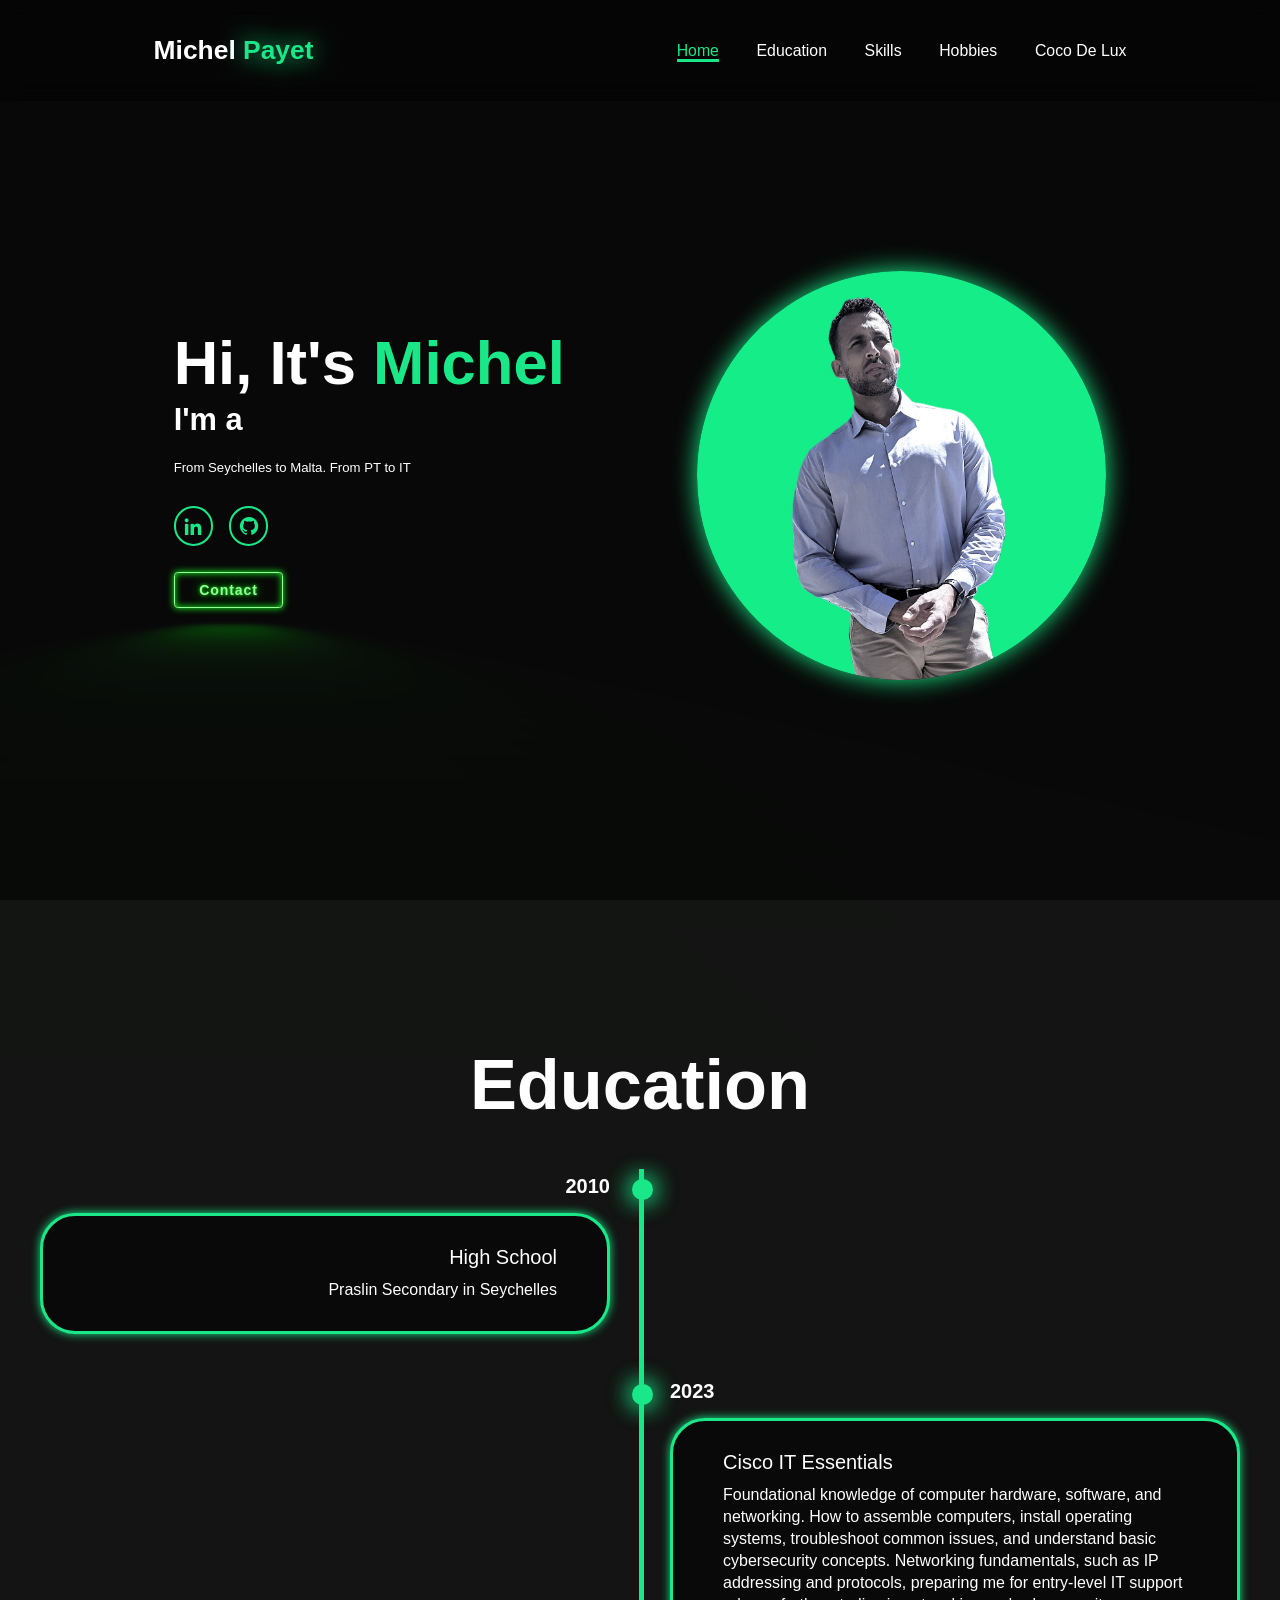
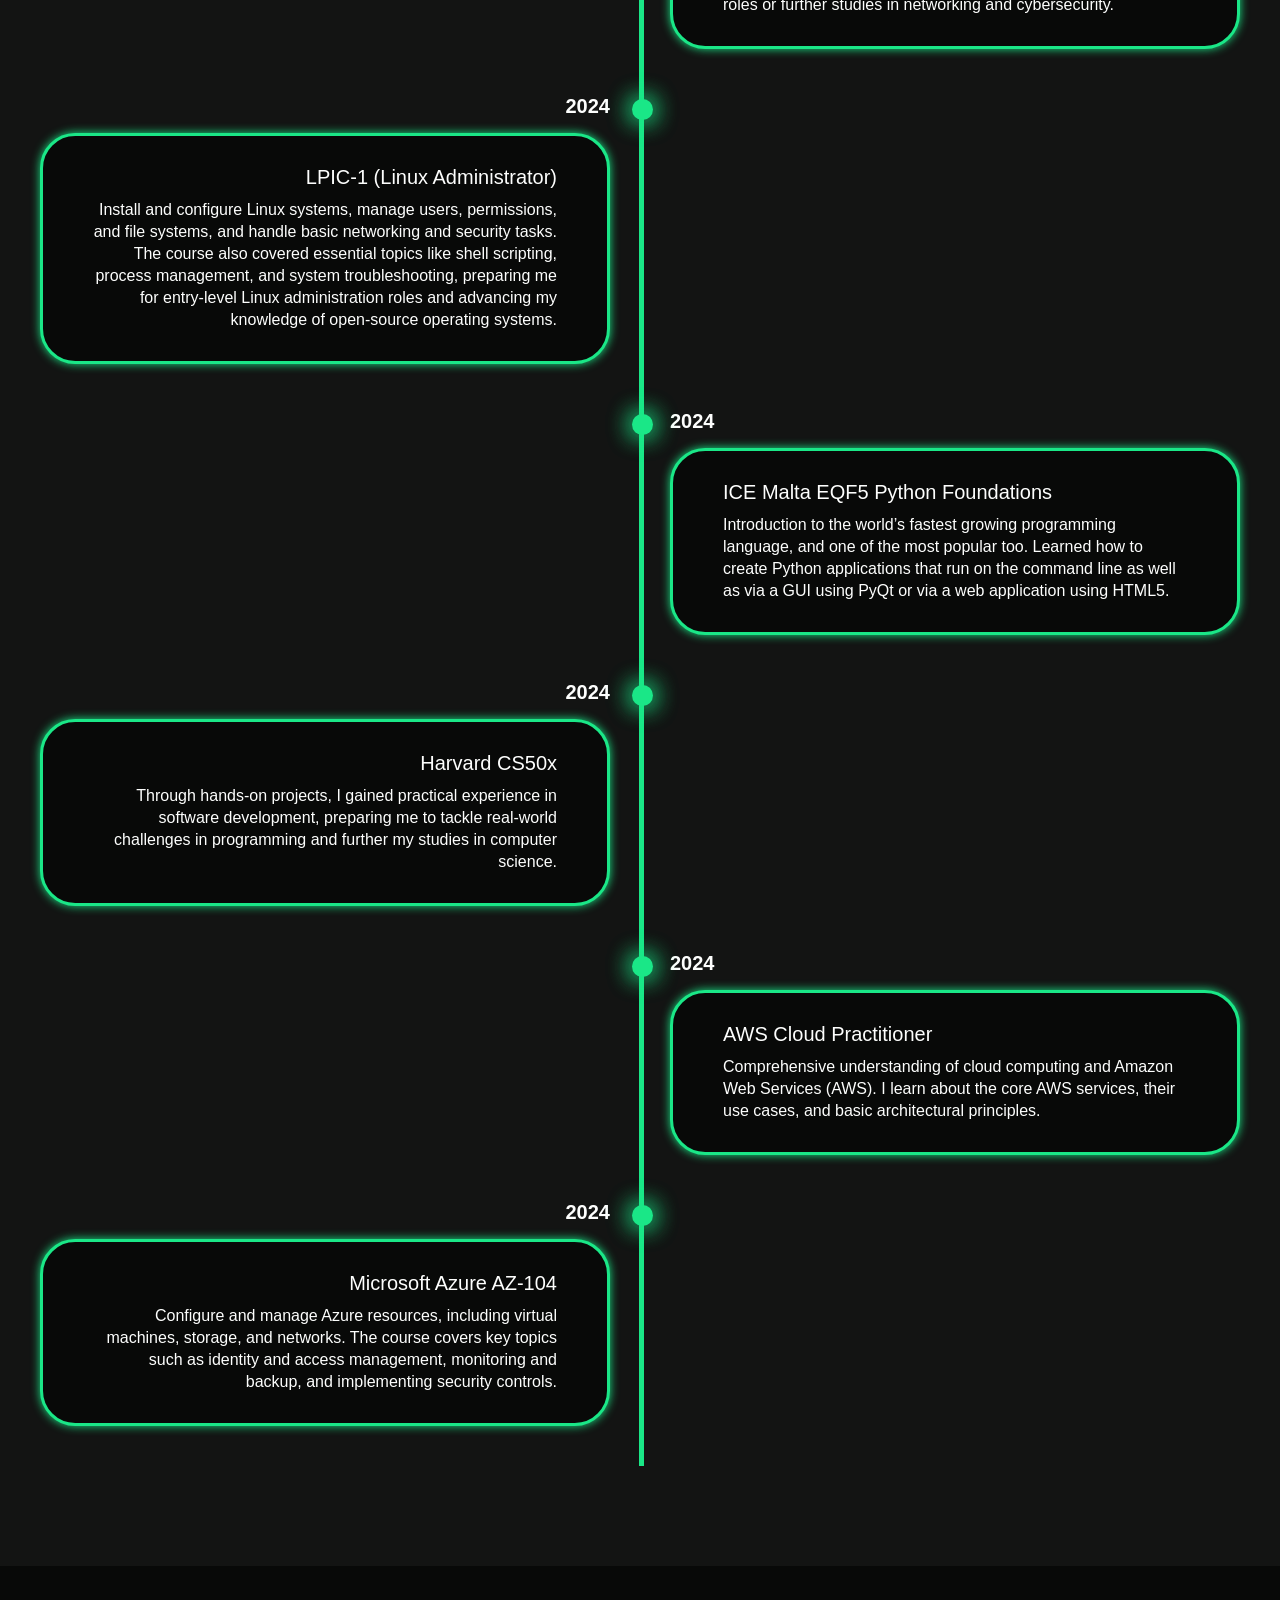
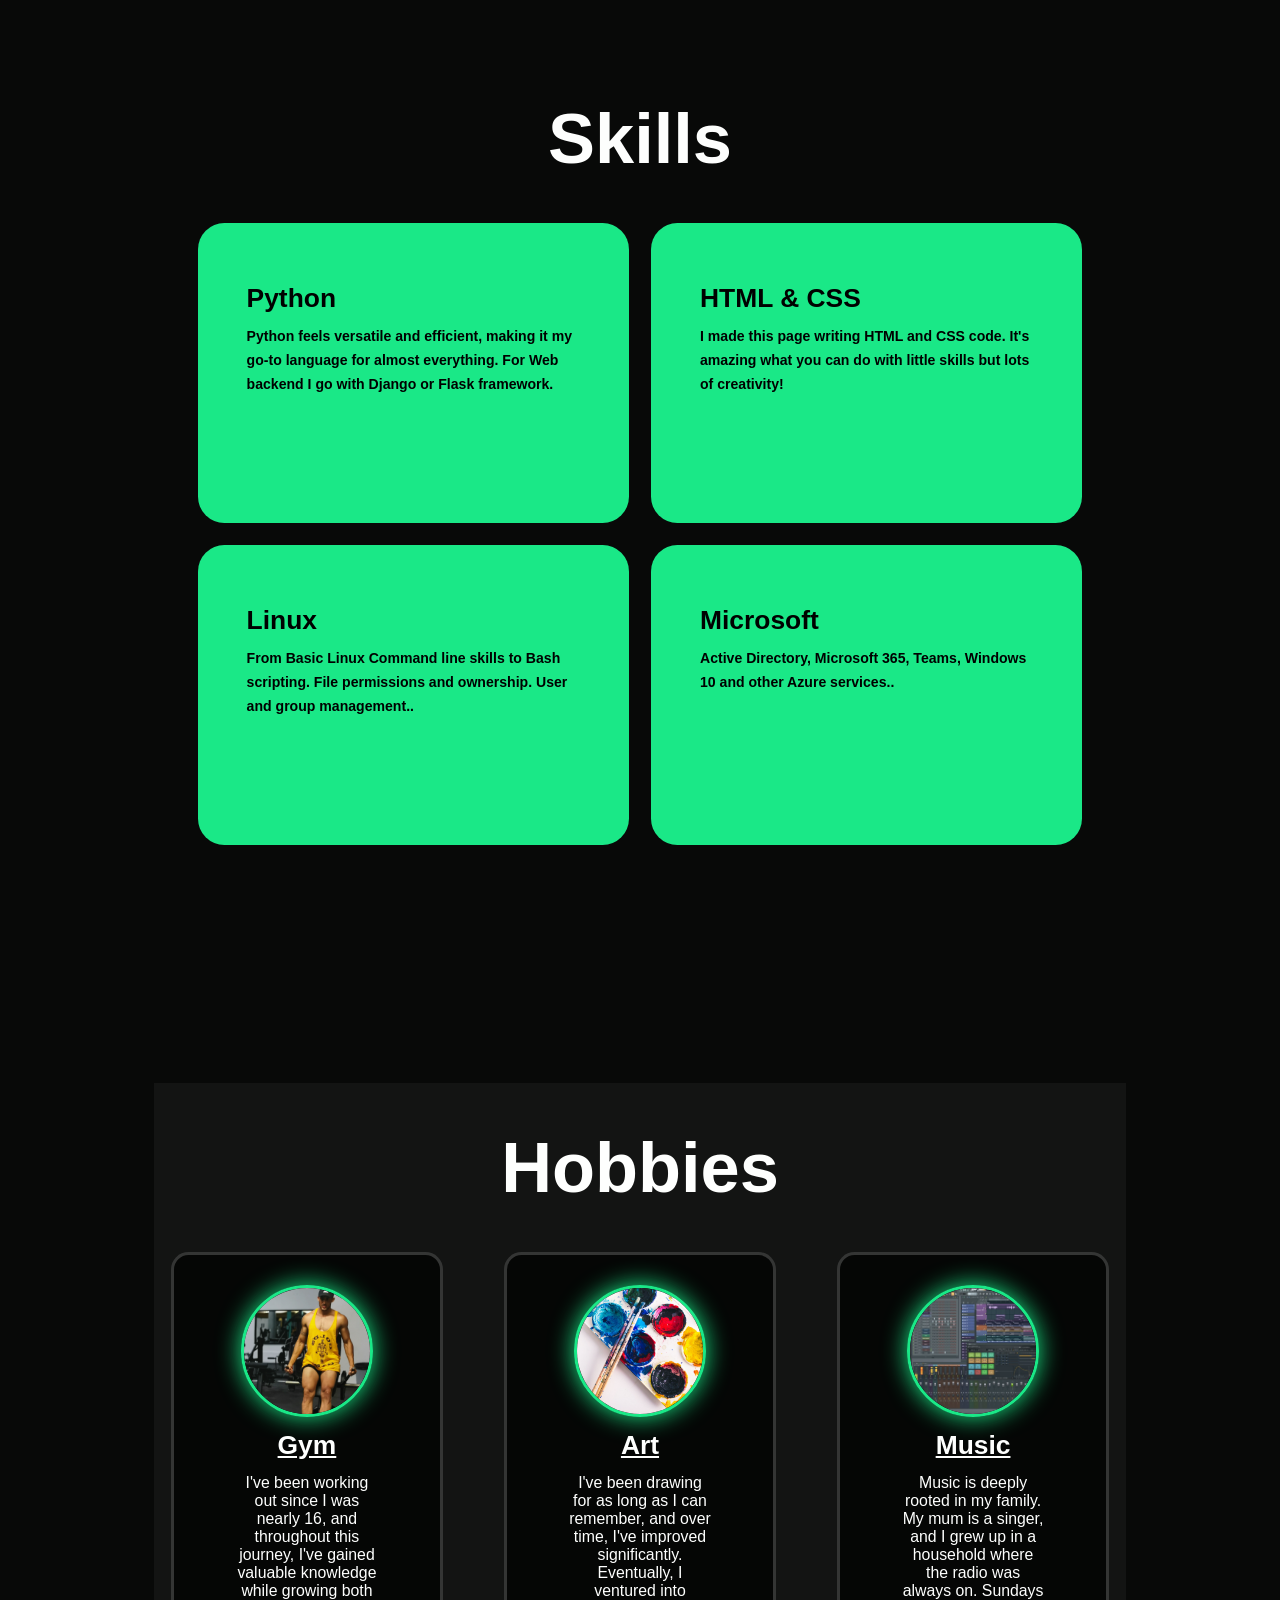
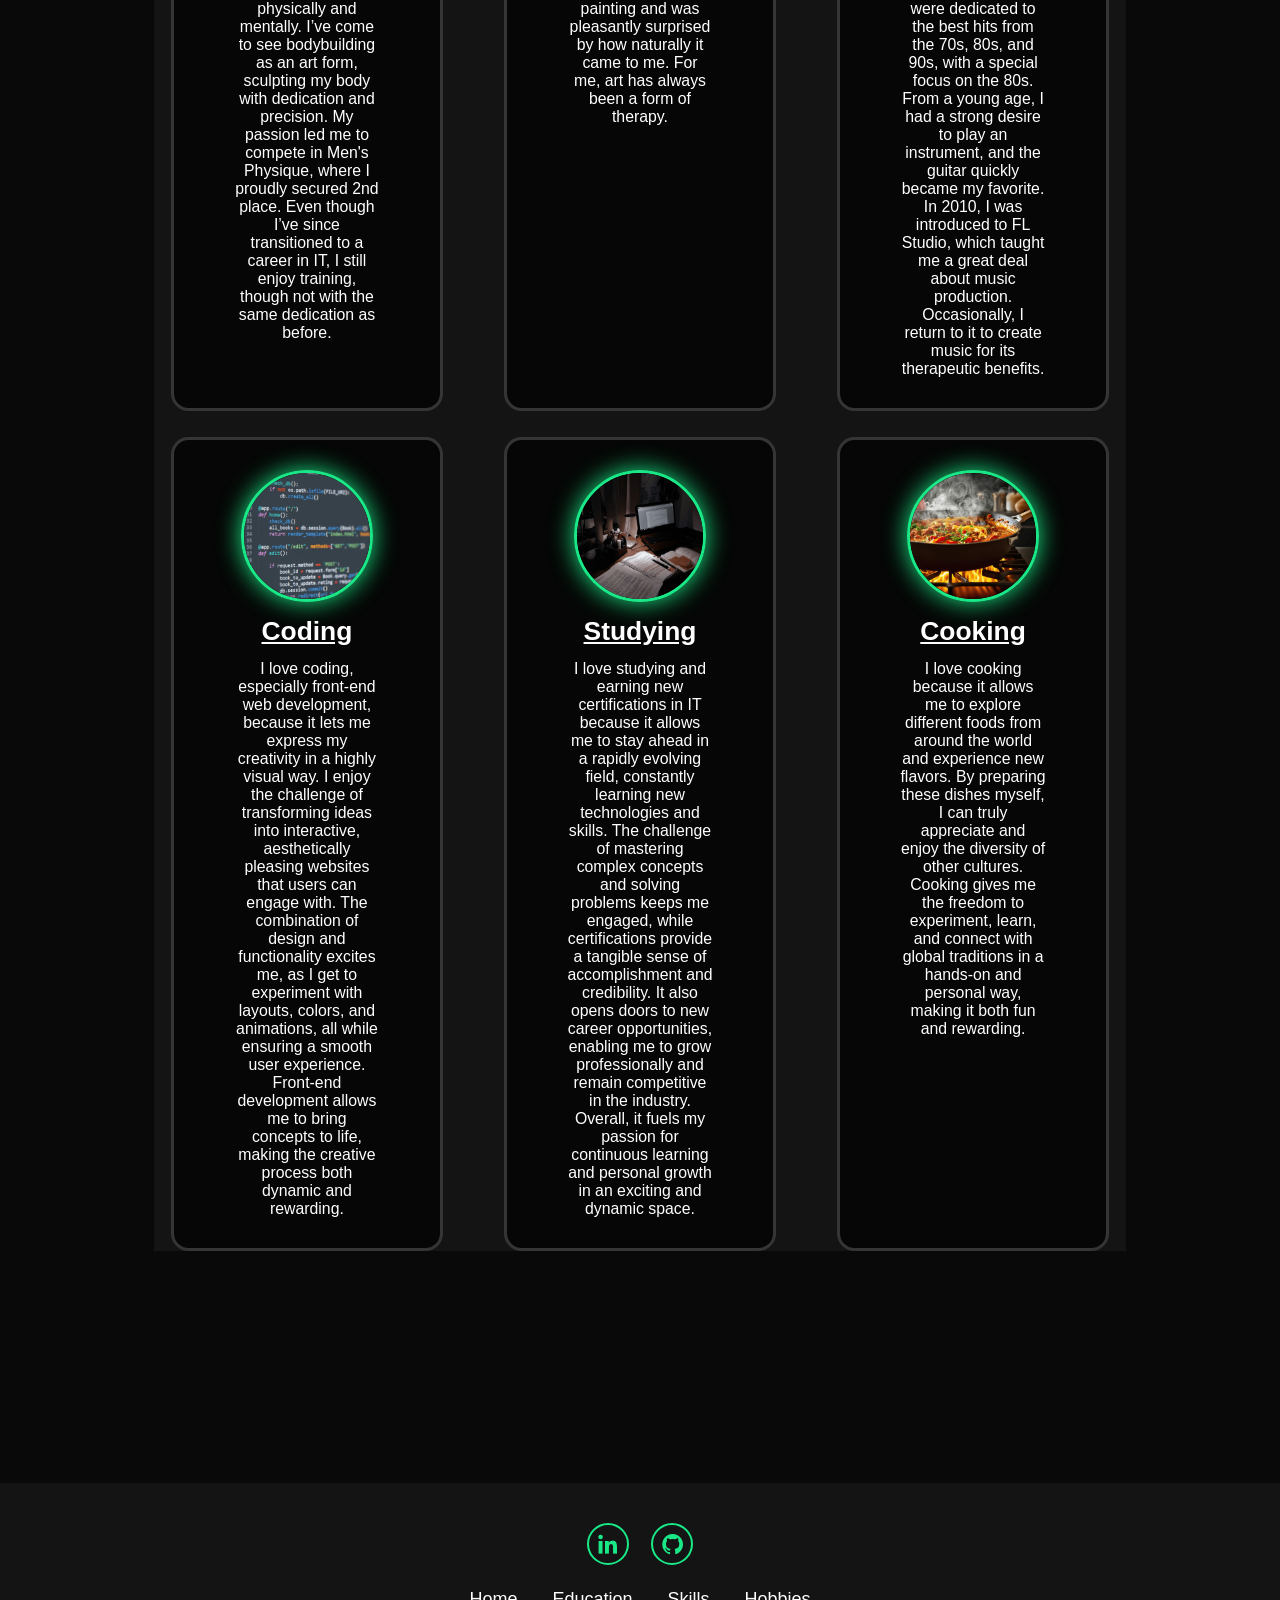
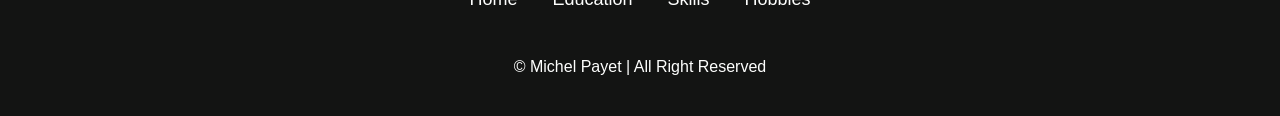
==== commit c0375285: "Update index.html removed extra "with" in skills section" ====
--- a/index.html
+++ b/index.html
@@ -140,7 +140,7 @@
             <div class="skills-box">
                 <div class="skill-info">
                     <h4>HTML & CSS</h4>
-                    <p>I made this page writing HTML and CSS code. It's amazing what you can do with with little skills but lots of creativity!</p>
+                    <p>I made this page writing HTML and CSS code. It's amazing what you can do with little skills but lots of creativity!</p>
                 </div>
             </div>    
 
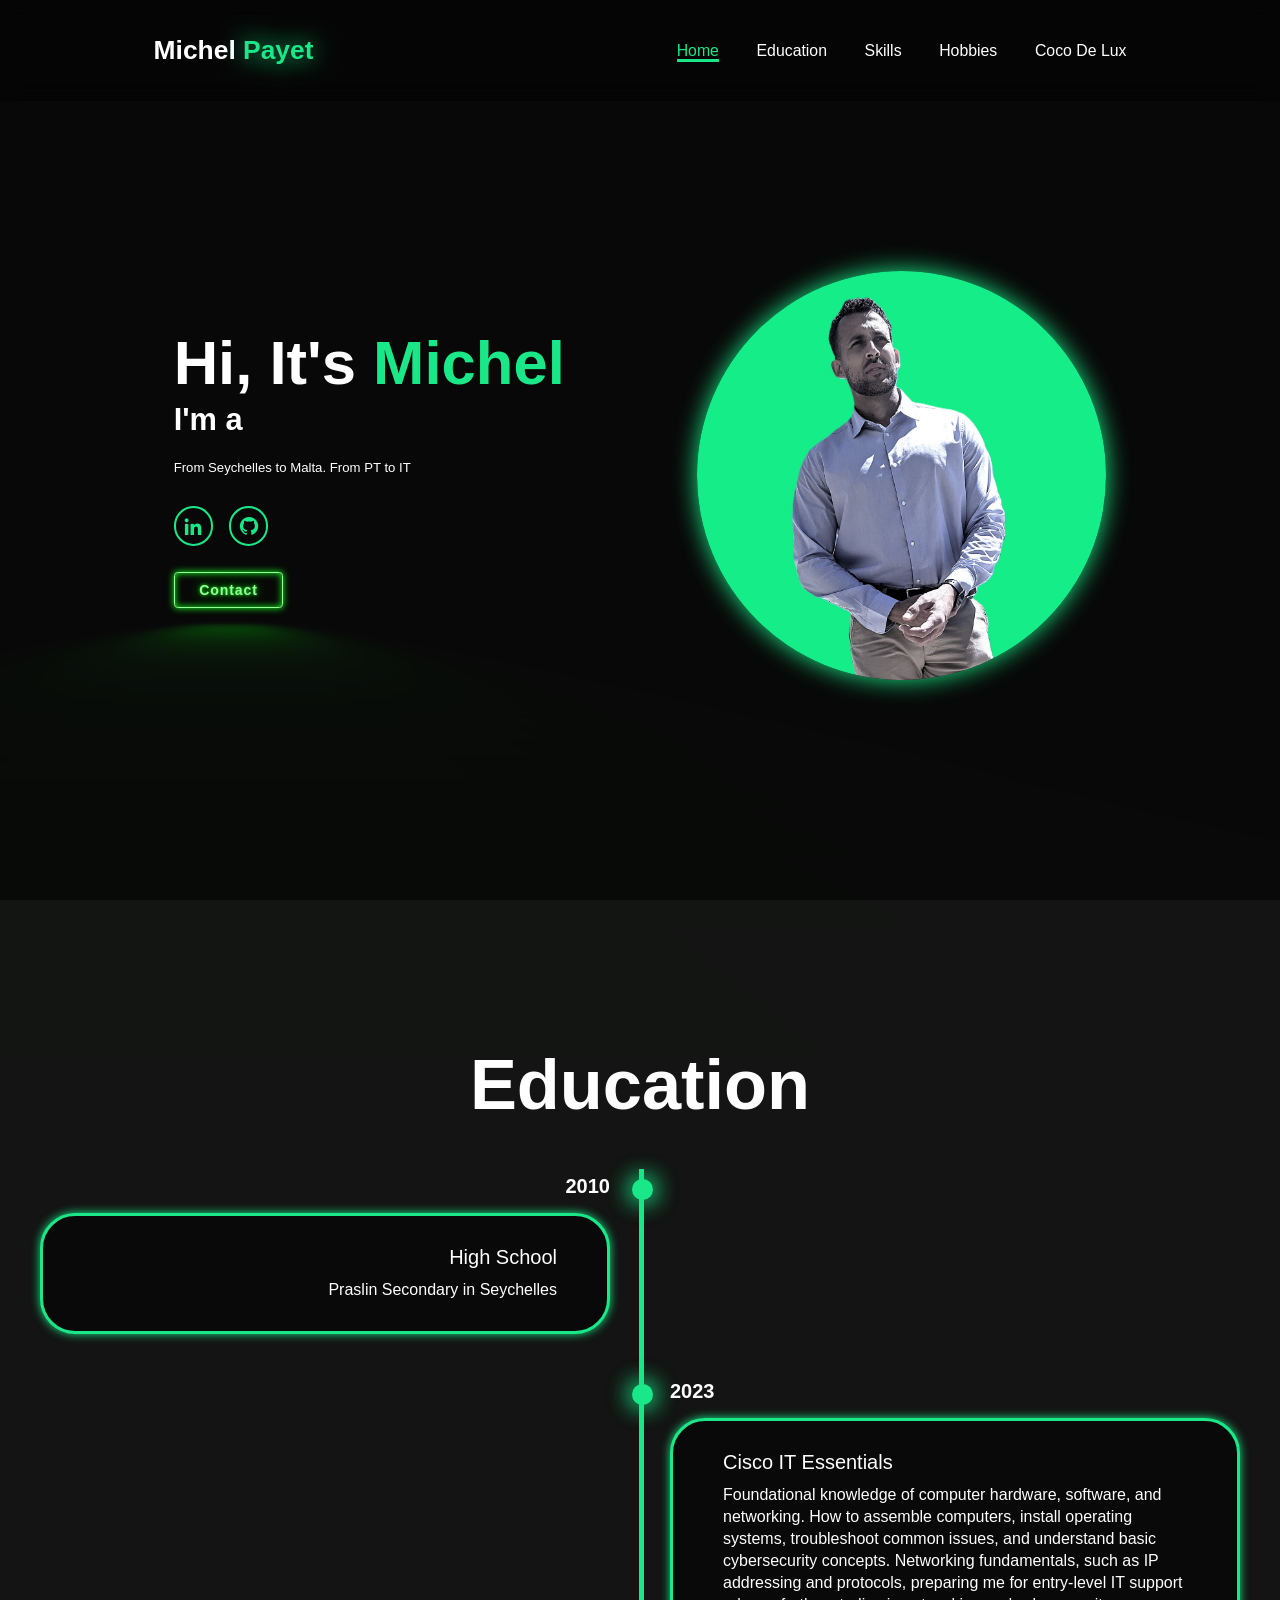
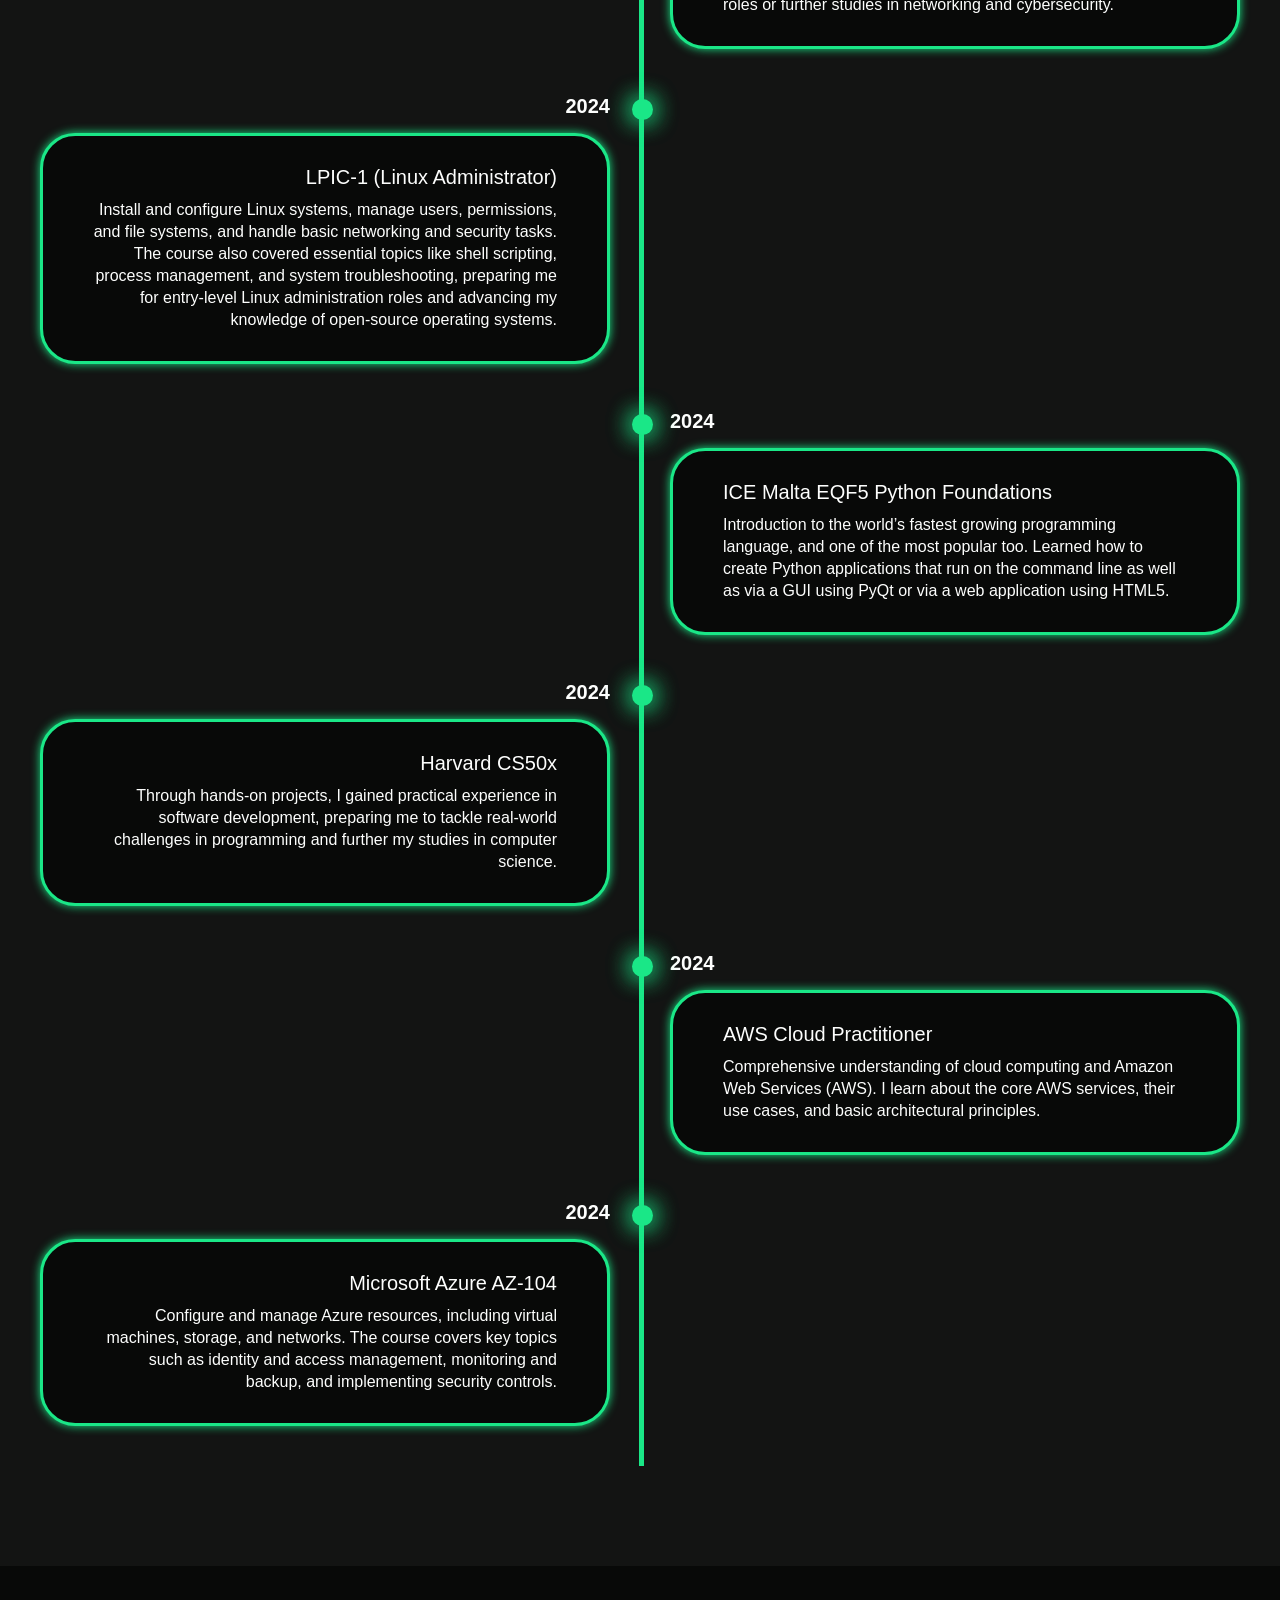
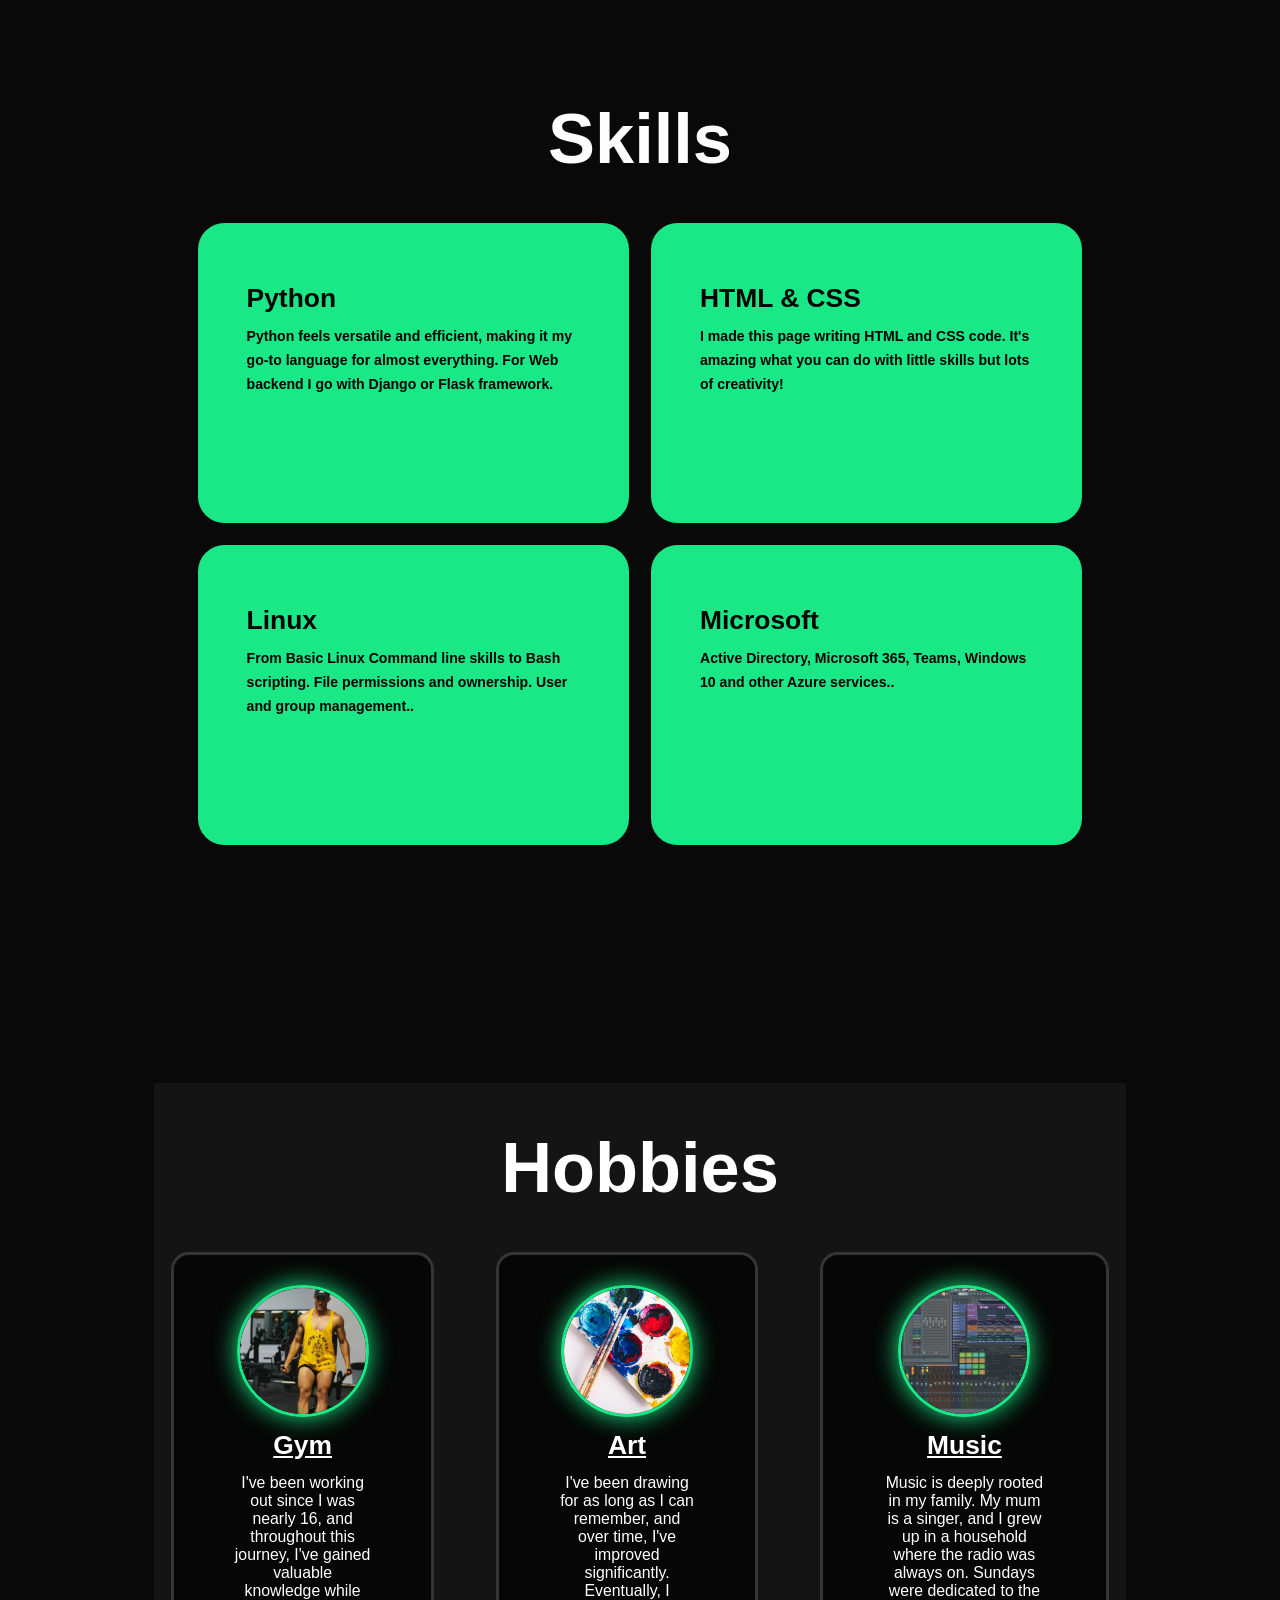
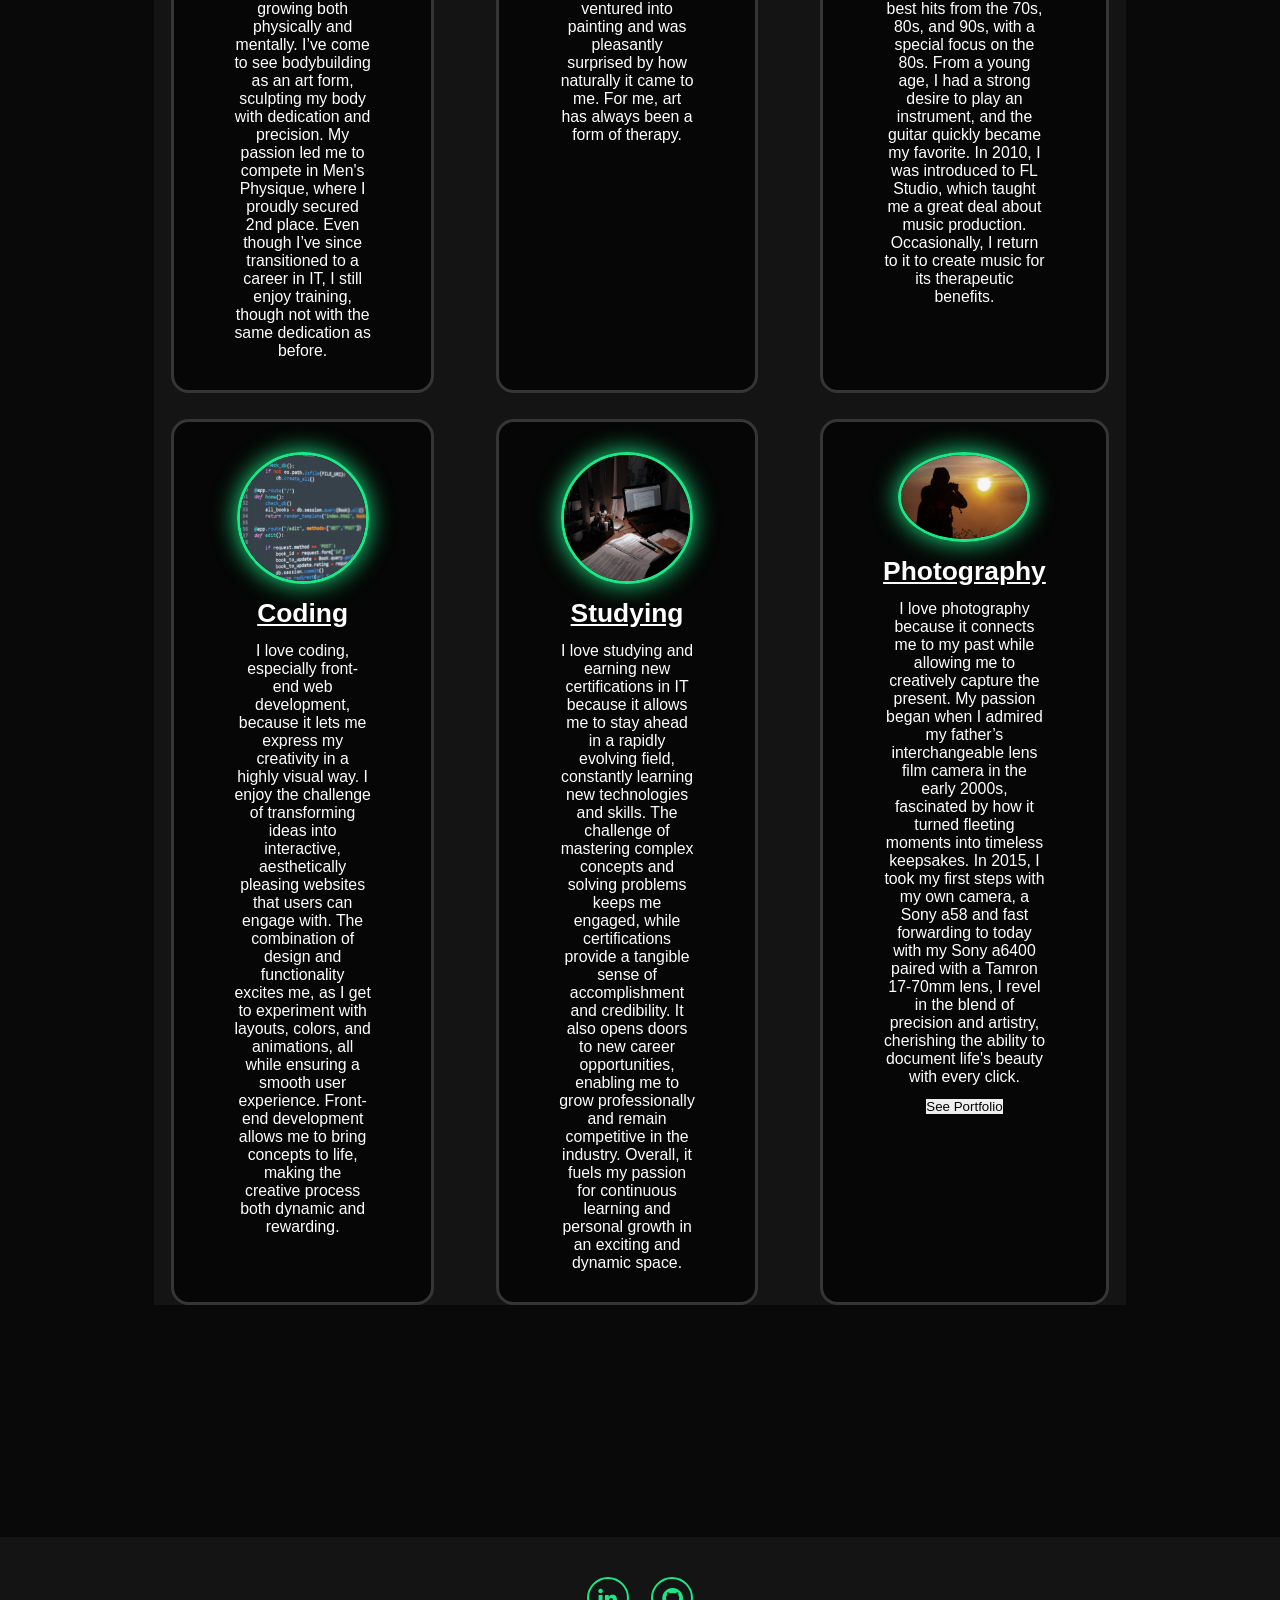
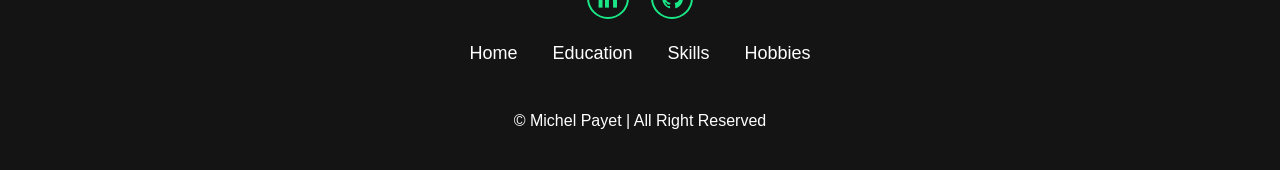
==== commit 5ec1244e: "Update index.html Changed Cooking hobby to Photography" ====
--- a/index.html
+++ b/index.html
@@ -1,304 +1,308 @@
-<!DOCTYPE html>
-<html lang="en">
-<head>
-    <meta charset="UTF-8">
-    <meta name="viewport" content="width=device-width, initial-scale=1.0">
-    <title>Michel Payet</title>
-    <link rel="stylesheet" href="style.css">
-    <link href='https://unpkg.com/boxicons@2.1.4/css/boxicons.min.css' rel='stylesheet'>
-    <link rel="icon" href="favicon.ico" type="image/x-icon">
-</head>
-<body>
-    <header class="header">
-        <a href="#home" class="logo">Michel
-        <span>Payet</span></a>
-
-        <i class='bx bx-menu' id="menu-icon"></i>
-
-        <nav class="navbar">
-            <a href="#home" class="active">Home</a>
-            <a href="#education">Education</a>
-            <a href="#skills">Skills</a>
-            <a href="#hobbies">Hobbies</a>
-            <a href="parallax/index.html">Coco De Lux</a>
-
-        </nav>
-    </header>
-
-    <section class="home" id="home">
-        <div class="home-content">
-            <h1> Hi, It's <span>Michel</span></h1>
-            <h3 class="text-animation">I'm a <span></span></h3>
-            <p>From Seychelles to Malta. From PT to IT</p>
-
-            <div class="social-icons">
-                <a href="https://www.linkedin.com/in/michel-payet-/"><i class='bx bxl-linkedin'></i></a>
-                <a href="https://github.com/Michelpayet"><i class='bx bxl-github' ></i></a>
-            </div>
-
-            <div class="btn-group">
-            </div>
-                <a href="mailto:michel.kotdor@gmail.com?subject=Contacting%20You&body=Hello%20Michel," class="btn">Contact</a>
-          
-            </div>
-        </div>
-        <div class="home-img">
-            <img src="image.jpg" alt="image">
-        </div>
-    </section>
-
-    <section class="education" id="education">
-        <h2 class="heading">Education</h2>
-
-        <div class="timeline-items">
-
-            <div class="timeline-item">
-                <div class="timeline-dot"></div>
-                    <div class="timeline-date">2010</div>
-                    <div class="timeline-content">
-                        <h3>High School</h3>
-                        <p>Praslin Secondary in Seychelles</p>
-                    </div>
-                
-            </div>
-
-            <div class="timeline-item">
-                <div class="timeline-dot"></div>
-                    <div class="timeline-date">2023</div>
-                    <div class="timeline-content">
-                        <h3>Cisco IT Essentials</h3>
-                        <p>Foundational knowledge of computer hardware, software, and networking. 
-                            How to assemble computers, install operating systems, troubleshoot common issues, and understand basic cybersecurity concepts. 
-                            Networking fundamentals, such as IP addressing and protocols, preparing me for entry-level IT support roles or further studies in networking and cybersecurity.</p>
-                    </div>
-                
-            </div>
-
-            <div class="timeline-item">
-                <div class="timeline-dot"></div>
-                    <div class="timeline-date">2024</div>
-                    <div class="timeline-content">
-                        <h3>LPIC-1 (Linux Administrator)</h3>
-                        <p>Install and configure Linux systems, manage users, permissions, and file systems, and handle basic networking and security tasks. 
-                            The course also covered essential topics like shell scripting, process management, and system troubleshooting, preparing me for entry-level Linux administration roles and advancing my knowledge of open-source operating systems.</p>
-                    </div>
-                
-            </div>
-
-            <div class="timeline-item">
-                <div class="timeline-dot"></div>
-                    <div class="timeline-date">2024</div>
-                    <div class="timeline-content">
-                        <h3>ICE Malta EQF5 Python Foundations</h3>
-                        <p>Introduction to the world’s fastest growing programming language, and one of the most popular too. Learned how to create Python applications that run on the command line as well as via a GUI using PyQt or via a web application using HTML5.</p>
-                    </div> 
-            </div>
-
-            <div class="timeline-item">
-                <div class="timeline-dot"></div>
-                    <div class="timeline-date">2024</div>
-                    <div class="timeline-content">
-                        <h3>Harvard CS50x</h3>
-                        <p>Through hands-on projects, I gained practical experience in software development, preparing me to tackle real-world challenges in programming and further my studies in computer science.</p>
-                    </div>  
-            </div>
-
-            <div class="timeline-item">
-                <div class="timeline-dot"></div>
-                    <div class="timeline-date">2024</div>
-                    <div class="timeline-content">
-                        <h3>AWS Cloud Practitioner</h3>
-                        <p>Comprehensive understanding of cloud computing and Amazon Web Services (AWS). I learn about the core AWS services, their use cases, and basic architectural principles.</p>
-                    </div>
-            </div>
-
-            <div class="timeline-item">
-                <div class="timeline-dot"></div>
-                    <div class="timeline-date">2024</div>
-                    <div class="timeline-content">
-                        <h3>Microsoft Azure AZ-104</h3>
-                        <p>Configure and manage Azure resources, including virtual machines, storage, and networks. The course covers key topics such as identity and access management, monitoring and backup, and implementing security controls.</p>
-                    </div>
-            </div>
-
-        </div>
-    </section>
-
-    <section class="skills" id="skills">
-        <h2 class="heading">Skills</h2>
-        <div class="skills-container">
-
-            <div class="skills-box">
-                <div class="skill-info">
-                    <h4>Python</h4>
-                    <p>Python feels versatile and efficient, making it my go-to language for almost everything.
-                        For Web backend I go with Django or Flask framework.
-                    </p>
-                </div>
-            </div>    
-
-            <div class="skills-box">
-                <div class="skill-info">
-                    <h4>HTML & CSS</h4>
-                    <p>I made this page writing HTML and CSS code. It's amazing what you can do with little skills but lots of creativity!</p>
-                </div>
-            </div>    
-
-            <div class="skills-box">
-                <div class="skill-info">
-                    <h4>Linux</h4>
-                    <p>From Basic Linux Command line skills to Bash scripting. File permissions and ownership. User and group management..</p>
-                </div>
-            </div>
-
-            <div class="skills-box">
-                <div class="skill-info">
-                    <h4>Microsoft</h4>
-                    <p>Active Directory, Microsoft 365, Teams, Windows 10 and other Azure services..</p>
-                </div>
-            </div>  
-
-        </div>
-    </section>
-
-    <section><div class="hobbies" id="hobbies">
-        <div class="hobbies-box">
-            <h2 class="heading">Hobbies</h2>
-            <div class="hobbies-wrapper">
-                <div class="hobbies-item">
-                    <img src="gym.jpg" alt="gym">
-                    <h2>Gym</h2>
-                    <p>I've been working out since I was nearly 16, and throughout this journey, 
-                        I've gained valuable knowledge while growing both physically and mentally. 
-                        I’ve come to see bodybuilding as an art form, sculpting my body with 
-                        dedication and precision. My passion led me to compete in Men's Physique, 
-                        where I proudly secured 2nd place. Even though I’ve since transitioned to 
-                        a career in IT, I still enjoy training, though not with the same dedication as before.</p>
-                </div>
-
-                <div class="hobbies-item">
-                    <img src="art.jpg" alt="gym">
-                    <h2>Art</h2>
-                    <p>I've been drawing for as long as I can remember, and over time, 
-                        I've improved significantly. Eventually, I ventured into painting 
-                        and was pleasantly surprised by how naturally it came to me. 
-                        For me, art has always been a form of therapy.</p>
-                </div>
-
-                <div class="hobbies-item">
-                    <img src="fl.jpg" alt="music">
-                    <h2>Music</h2>
-                    <p>Music is deeply rooted in my family. My mum is a singer, 
-                        and I grew up in a household where the radio was always on. 
-                        Sundays were dedicated to the best hits from the 70s, 80s, and 90s, 
-                        with a special focus on the 80s. From a young age, I had a strong 
-                        desire to play an instrument, and the guitar quickly became my favorite. 
-                        In 2010, I was introduced to FL Studio, which taught me a great deal 
-                        about music production. Occasionally, I return to it to create music 
-                        for its therapeutic benefits.
-                    </p>
-                </div>
-
-                <div class="hobbies-item">
-                    <img src="coding.jpg" alt="coding">
-                    <h2>Coding</h2>
-                    <p>I love coding, especially front-end web development, because it lets me express my creativity 
-                        in a highly visual way. I enjoy the challenge of transforming ideas into interactive, 
-                        aesthetically pleasing websites that users can engage with. The combination of design and 
-                        functionality excites me, as I get to experiment with layouts, colors, and animations, 
-                        all while ensuring a smooth user experience. Front-end development allows me to bring concepts to life, 
-                        making the creative process both dynamic and rewarding.
-                    </p>
-                </div>
-
-                <div class="hobbies-item">
-                    <img src="Studying.jpeg" alt="studying">
-                    <h2>Studying</h2>
-                    <p>I love studying and earning new certifications in IT because it allows me to stay ahead in a rapidly evolving field, 
-                        constantly learning new technologies and skills. The challenge of mastering complex concepts and solving problems 
-                        keeps me engaged, while certifications provide a tangible sense of accomplishment and credibility. 
-                        It also opens doors to new career opportunities, enabling me to grow professionally and remain competitive in the industry. Overall, 
-                        it fuels my passion for continuous learning and personal growth in an exciting and dynamic space.
-                    </p>
-                </div>
-
-                <div class="hobbies-item">
-                    <img src="cooking.jpg" alt="cooking">
-                    <h2>Cooking</h2>
-                    <p>
-                        I love cooking because it allows me to explore different foods from around the world and experience new flavors. 
-                        By preparing these dishes myself, I can truly appreciate and enjoy the diversity of other cultures. 
-                        Cooking gives me the freedom to experiment, learn, and connect with global traditions in a hands-on and personal way, making it both fun and rewarding.
-                    </p>
-                </div>
-                
-            </div>
-        </div>
-    </div>
-    </section>
-
-    <div class="wrapper">
-        <div class="item item1">
-            <img src="python.png" alt="python">
-        </div>
-        <div class="item item2">
-            <img src="git.png" alt="git hub">
-        </div>
-        <div class="item item3">
-            <img src="css.png" alt="css">
-        </div>
-        <div class="item item4">
-            <img src="js.png" alt="js">
-        </div>
-        <div class="item item5">
-            <img src="html.png" alt="html">
-        </div>
-        <div class="item item6">
-            <img src="dj.png" alt="dj">
-        </div>
-        <div class="item item7">
-            <img src="linux.png" alt="linux">
-        </div>
-        <div class="item item8">
-            <img src="win.png" alt="windows">
-        </div>
-        <div class="item item9">
-            <img src="sql.png" alt="mysql">
-        </div>
-</div>
-
-    <footer class="footer">
-
-        <div class="social">
-            <a href="https://www.linkedin.com/in/michel-payet-/"><i class='bx bxl-linkedin'></i></a>
-            <a href="https://github.com/Michelpayet"><i class='bx bxl-github' ></i></a>
-        </div>
-
-        <ul class="list">
-
-            <li>
-                <a href="#">Home</a>
-            </li>
-
-            <li>
-                <a href="#education">Education</a>
-            </li>
-
-            <li>
-                <a href="#skills">Skills</a>
-            </li>
-
-            <li>
-                <a href="#hobbies">Hobbies</a>
-            </li>
-            
-        </ul>
-        <p class="copyright">
-            © Michel Payet | All Right Reserved
-        </p>
-    </footer>
-
-
-    <script src="script.js"></script>
-</body>
-</html>
+<!DOCTYPE html>
+<html lang="en">
+<head>
+    <meta charset="UTF-8">
+    <meta name="viewport" content="width=device-width, initial-scale=1.0">
+    <title>Michel Payet</title>
+    <link rel="stylesheet" href="style.css">
+    <link href='https://unpkg.com/boxicons@2.1.4/css/boxicons.min.css' rel='stylesheet'>
+    <link rel="icon" href="favicon.ico" type="image/x-icon">
+</head>
+<body>
+    <header class="header">
+        <a href="#home" class="logo">Michel
+        <span>Payet</span></a>
+
+        <i class='bx bx-menu' id="menu-icon"></i>
+
+        <nav class="navbar">
+            <a href="#home" class="active">Home</a>
+            <a href="#education">Education</a>
+            <a href="#skills">Skills</a>
+            <a href="#hobbies">Hobbies</a>
+            <a href="parallax/index.html">Coco De Lux</a>
+
+        </nav>
+    </header>
+
+    <section class="home" id="home">
+        <div class="home-content">
+            <h1> Hi, It's <span>Michel</span></h1>
+            <h3 class="text-animation">I'm a <span></span></h3>
+            <p>From Seychelles to Malta. From PT to IT</p>
+
+            <div class="social-icons">
+                <a href="https://www.linkedin.com/in/michel-payet-/"><i class='bx bxl-linkedin'></i></a>
+                <a href="https://github.com/Michelpayet"><i class='bx bxl-github' ></i></a>
+            </div>
+
+            <div class="btn-group">
+            </div>
+                <a href="mailto:michel.kotdor@gmail.com?subject=Contacting%20You&body=Hello%20Michel," class="btn">Contact</a>
+          
+            </div>
+        </div>
+        <div class="home-img">
+            <img src="image.jpg" alt="image">
+        </div>
+    </section>
+
+    <section class="education" id="education">
+        <h2 class="heading">Education</h2>
+
+        <div class="timeline-items">
+
+            <div class="timeline-item">
+                <div class="timeline-dot"></div>
+                    <div class="timeline-date">2010</div>
+                    <div class="timeline-content">
+                        <h3>High School</h3>
+                        <p>Praslin Secondary in Seychelles</p>
+                    </div>
+                
+            </div>
+
+            <div class="timeline-item">
+                <div class="timeline-dot"></div>
+                    <div class="timeline-date">2023</div>
+                    <div class="timeline-content">
+                        <h3>Cisco IT Essentials</h3>
+                        <p>Foundational knowledge of computer hardware, software, and networking. 
+                            How to assemble computers, install operating systems, troubleshoot common issues, and understand basic cybersecurity concepts. 
+                            Networking fundamentals, such as IP addressing and protocols, preparing me for entry-level IT support roles or further studies in networking and cybersecurity.</p>
+                    </div>
+                
+            </div>
+
+            <div class="timeline-item">
+                <div class="timeline-dot"></div>
+                    <div class="timeline-date">2024</div>
+                    <div class="timeline-content">
+                        <h3>LPIC-1 (Linux Administrator)</h3>
+                        <p>Install and configure Linux systems, manage users, permissions, and file systems, and handle basic networking and security tasks. 
+                            The course also covered essential topics like shell scripting, process management, and system troubleshooting, preparing me for entry-level Linux administration roles and advancing my knowledge of open-source operating systems.</p>
+                    </div>
+                
+            </div>
+
+            <div class="timeline-item">
+                <div class="timeline-dot"></div>
+                    <div class="timeline-date">2024</div>
+                    <div class="timeline-content">
+                        <h3>ICE Malta EQF5 Python Foundations</h3>
+                        <p>Introduction to the world’s fastest growing programming language, and one of the most popular too. Learned how to create Python applications that run on the command line as well as via a GUI using PyQt or via a web application using HTML5.</p>
+                    </div> 
+            </div>
+
+            <div class="timeline-item">
+                <div class="timeline-dot"></div>
+                    <div class="timeline-date">2024</div>
+                    <div class="timeline-content">
+                        <h3>Harvard CS50x</h3>
+                        <p>Through hands-on projects, I gained practical experience in software development, preparing me to tackle real-world challenges in programming and further my studies in computer science.</p>
+                    </div>  
+            </div>
+
+            <div class="timeline-item">
+                <div class="timeline-dot"></div>
+                    <div class="timeline-date">2024</div>
+                    <div class="timeline-content">
+                        <h3>AWS Cloud Practitioner</h3>
+                        <p>Comprehensive understanding of cloud computing and Amazon Web Services (AWS). I learn about the core AWS services, their use cases, and basic architectural principles.</p>
+                    </div>
+            </div>
+
+            <div class="timeline-item">
+                <div class="timeline-dot"></div>
+                    <div class="timeline-date">2024</div>
+                    <div class="timeline-content">
+                        <h3>Microsoft Azure AZ-104</h3>
+                        <p>Configure and manage Azure resources, including virtual machines, storage, and networks. The course covers key topics such as identity and access management, monitoring and backup, and implementing security controls.</p>
+                    </div>
+            </div>
+
+        </div>
+    </section>
+
+    <section class="skills" id="skills">
+        <h2 class="heading">Skills</h2>
+        <div class="skills-container">
+
+            <div class="skills-box">
+                <div class="skill-info">
+                    <h4>Python</h4>
+                    <p>Python feels versatile and efficient, making it my go-to language for almost everything.
+                        For Web backend I go with Django or Flask framework.
+                    </p>
+                </div>
+            </div>    
+
+            <div class="skills-box">
+                <div class="skill-info">
+                    <h4>HTML & CSS</h4>
+                    <p>I made this page writing HTML and CSS code. It's amazing what you can do with little skills but lots of creativity!</p>
+                </div>
+            </div>    
+
+            <div class="skills-box">
+                <div class="skill-info">
+                    <h4>Linux</h4>
+                    <p>From Basic Linux Command line skills to Bash scripting. File permissions and ownership. User and group management..</p>
+                </div>
+            </div>
+
+            <div class="skills-box">
+                <div class="skill-info">
+                    <h4>Microsoft</h4>
+                    <p>Active Directory, Microsoft 365, Teams, Windows 10 and other Azure services..</p>
+                </div>
+            </div>  
+
+        </div>
+    </section>
+
+    <section><div class="hobbies" id="hobbies">
+        <div class="hobbies-box">
+            <h2 class="heading">Hobbies</h2>
+            <div class="hobbies-wrapper">
+                <div class="hobbies-item">
+                    <img src="gym.jpg" alt="gym">
+                    <h2>Gym</h2>
+                    <p>I've been working out since I was nearly 16, and throughout this journey, 
+                        I've gained valuable knowledge while growing both physically and mentally. 
+                        I’ve come to see bodybuilding as an art form, sculpting my body with 
+                        dedication and precision. My passion led me to compete in Men's Physique, 
+                        where I proudly secured 2nd place. Even though I’ve since transitioned to 
+                        a career in IT, I still enjoy training, though not with the same dedication as before.</p>
+                </div>
+
+                <div class="hobbies-item">
+                    <img src="art.jpg" alt="gym">
+                    <h2>Art</h2>
+                    <p>I've been drawing for as long as I can remember, and over time, 
+                        I've improved significantly. Eventually, I ventured into painting 
+                        and was pleasantly surprised by how naturally it came to me. 
+                        For me, art has always been a form of therapy.</p>
+                </div>
+
+                <div class="hobbies-item">
+                    <img src="fl.jpg" alt="music">
+                    <h2>Music</h2>
+                    <p>Music is deeply rooted in my family. My mum is a singer, 
+                        and I grew up in a household where the radio was always on. 
+                        Sundays were dedicated to the best hits from the 70s, 80s, and 90s, 
+                        with a special focus on the 80s. From a young age, I had a strong 
+                        desire to play an instrument, and the guitar quickly became my favorite. 
+                        In 2010, I was introduced to FL Studio, which taught me a great deal 
+                        about music production. Occasionally, I return to it to create music 
+                        for its therapeutic benefits.
+                    </p>
+                </div>
+
+                <div class="hobbies-item">
+                    <img src="coding.jpg" alt="coding">
+                    <h2>Coding</h2>
+                    <p>I love coding, especially front-end web development, because it lets me express my creativity 
+                        in a highly visual way. I enjoy the challenge of transforming ideas into interactive, 
+                        aesthetically pleasing websites that users can engage with. The combination of design and 
+                        functionality excites me, as I get to experiment with layouts, colors, and animations, 
+                        all while ensuring a smooth user experience. Front-end development allows me to bring concepts to life, 
+                        making the creative process both dynamic and rewarding.
+                    </p>
+                </div>
+
+                <div class="hobbies-item">
+                    <img src="Studying.jpeg" alt="studying">
+                    <h2>Studying</h2>
+                    <p>I love studying and earning new certifications in IT because it allows me to stay ahead in a rapidly evolving field, 
+                        constantly learning new technologies and skills. The challenge of mastering complex concepts and solving problems 
+                        keeps me engaged, while certifications provide a tangible sense of accomplishment and credibility. 
+                        It also opens doors to new career opportunities, enabling me to grow professionally and remain competitive in the industry. Overall, 
+                        it fuels my passion for continuous learning and personal growth in an exciting and dynamic space.
+                    </p>
+                </div>
+
+                <div class="hobbies-item">
+                    <img src="photography.jpg" alt="Photography">
+                    <h2>Photography</h2>
+                    <p>
+                        I love photography because it connects me to my past while allowing me to creatively capture the present. My passion began when I admired my father’s 
+                        interchangeable lens film camera in the early 2000s, fascinated by how it turned fleeting moments into timeless keepsakes. 
+                        In 2015, I took my first steps with my own camera, a Sony a58 and fast forwarding to today with my Sony a6400 paired with a Tamron 17-70mm lens, 
+                        I revel in the blend of precision and artistry, 
+                        cherishing the ability to document life's beauty with every click.
+                    </p>
+                    <button class="hobby-btn">See Portfolio</button>
+                </div>
+                
+                
+            </div>
+        </div>
+    </div>
+    </section>
+
+    <div class="wrapper">
+        <div class="item item1">
+            <img src="python.png" alt="python">
+        </div>
+        <div class="item item2">
+            <img src="git.png" alt="git hub">
+        </div>
+        <div class="item item3">
+            <img src="css.png" alt="css">
+        </div>
+        <div class="item item4">
+            <img src="js.png" alt="js">
+        </div>
+        <div class="item item5">
+            <img src="html.png" alt="html">
+        </div>
+        <div class="item item6">
+            <img src="dj.png" alt="dj">
+        </div>
+        <div class="item item7">
+            <img src="linux.png" alt="linux">
+        </div>
+        <div class="item item8">
+            <img src="win.png" alt="windows">
+        </div>
+        <div class="item item9">
+            <img src="sql.png" alt="mysql">
+        </div>
+</div>
+
+    <footer class="footer">
+
+        <div class="social">
+            <a href="https://www.linkedin.com/in/michel-payet-/"><i class='bx bxl-linkedin'></i></a>
+            <a href="https://github.com/Michelpayet"><i class='bx bxl-github' ></i></a>
+        </div>
+
+        <ul class="list">
+
+            <li>
+                <a href="#">Home</a>
+            </li>
+
+            <li>
+                <a href="#education">Education</a>
+            </li>
+
+            <li>
+                <a href="#skills">Skills</a>
+            </li>
+
+            <li>
+                <a href="#hobbies">Hobbies</a>
+            </li>
+            
+        </ul>
+        <p class="copyright">
+            © Michel Payet | All Right Reserved
+        </p>
+    </footer>
+
+
+    <script src="script.js"></script>
+</body>
+</html>
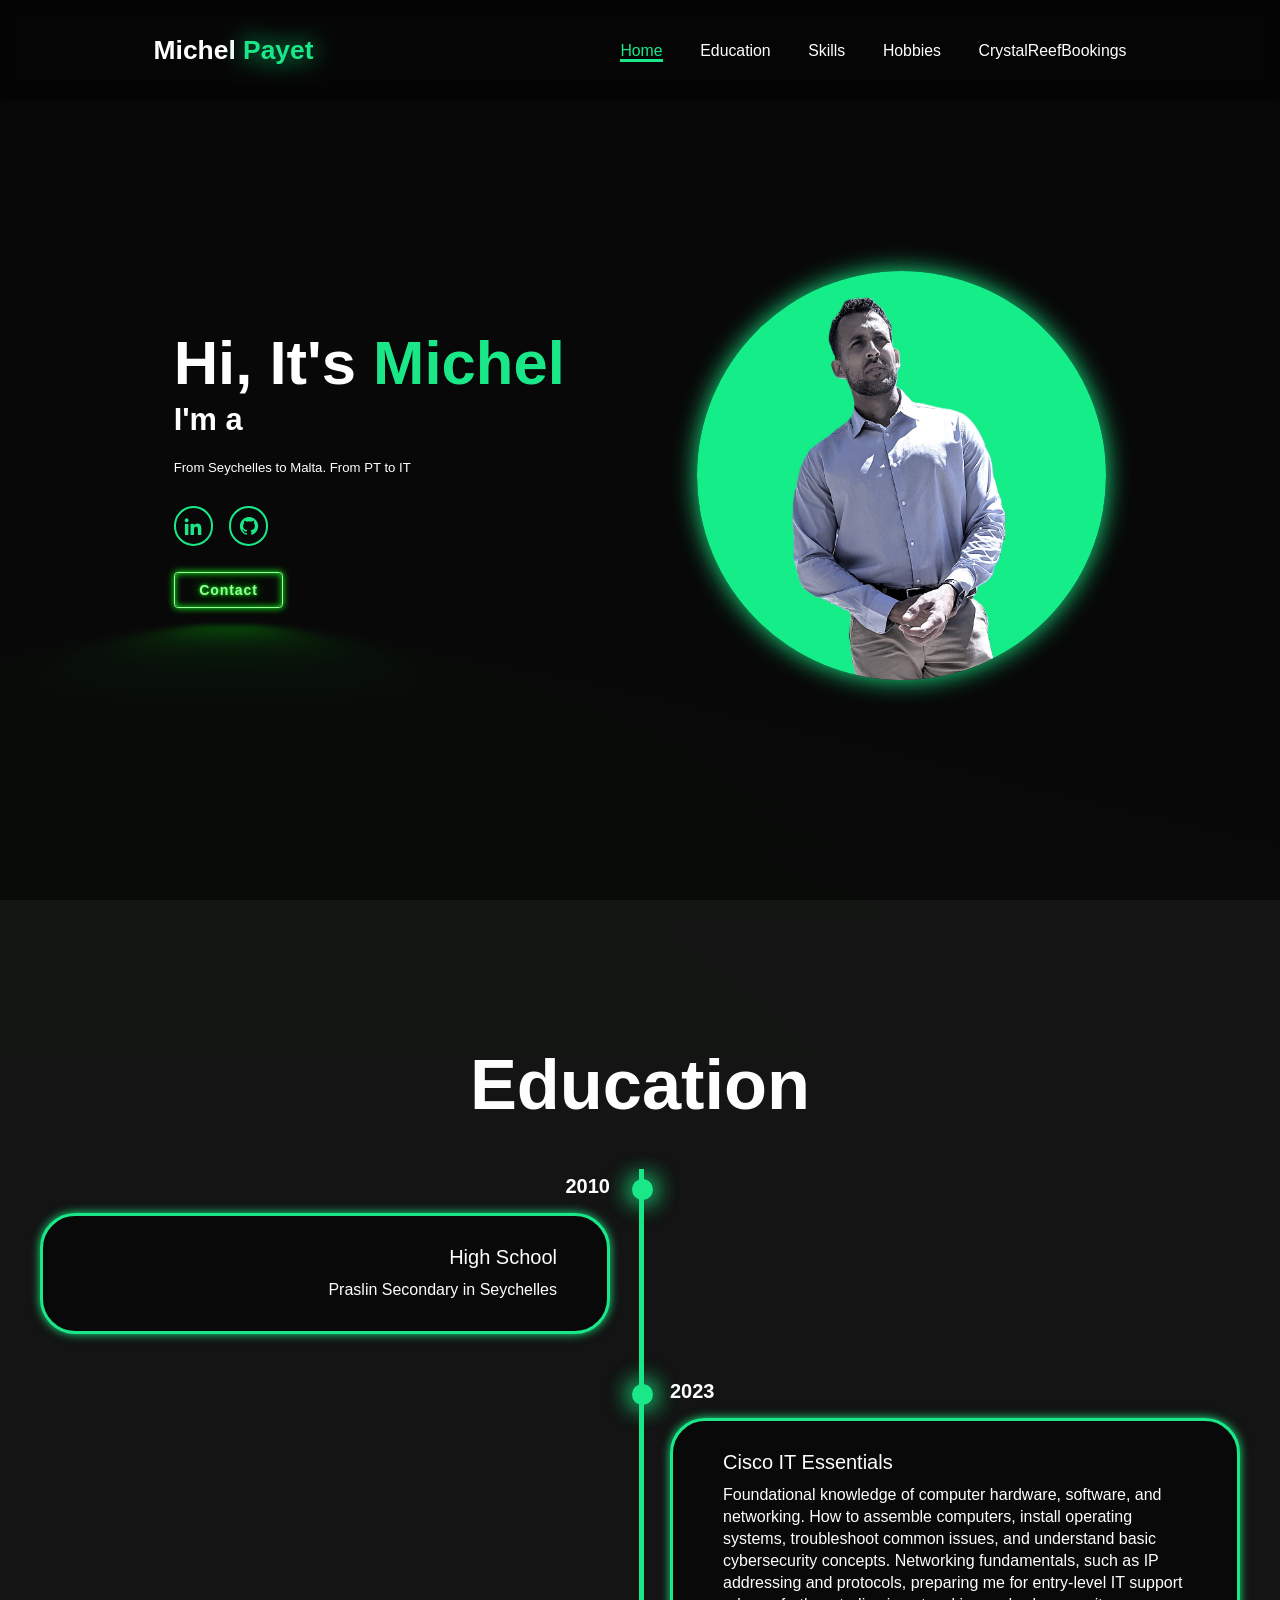
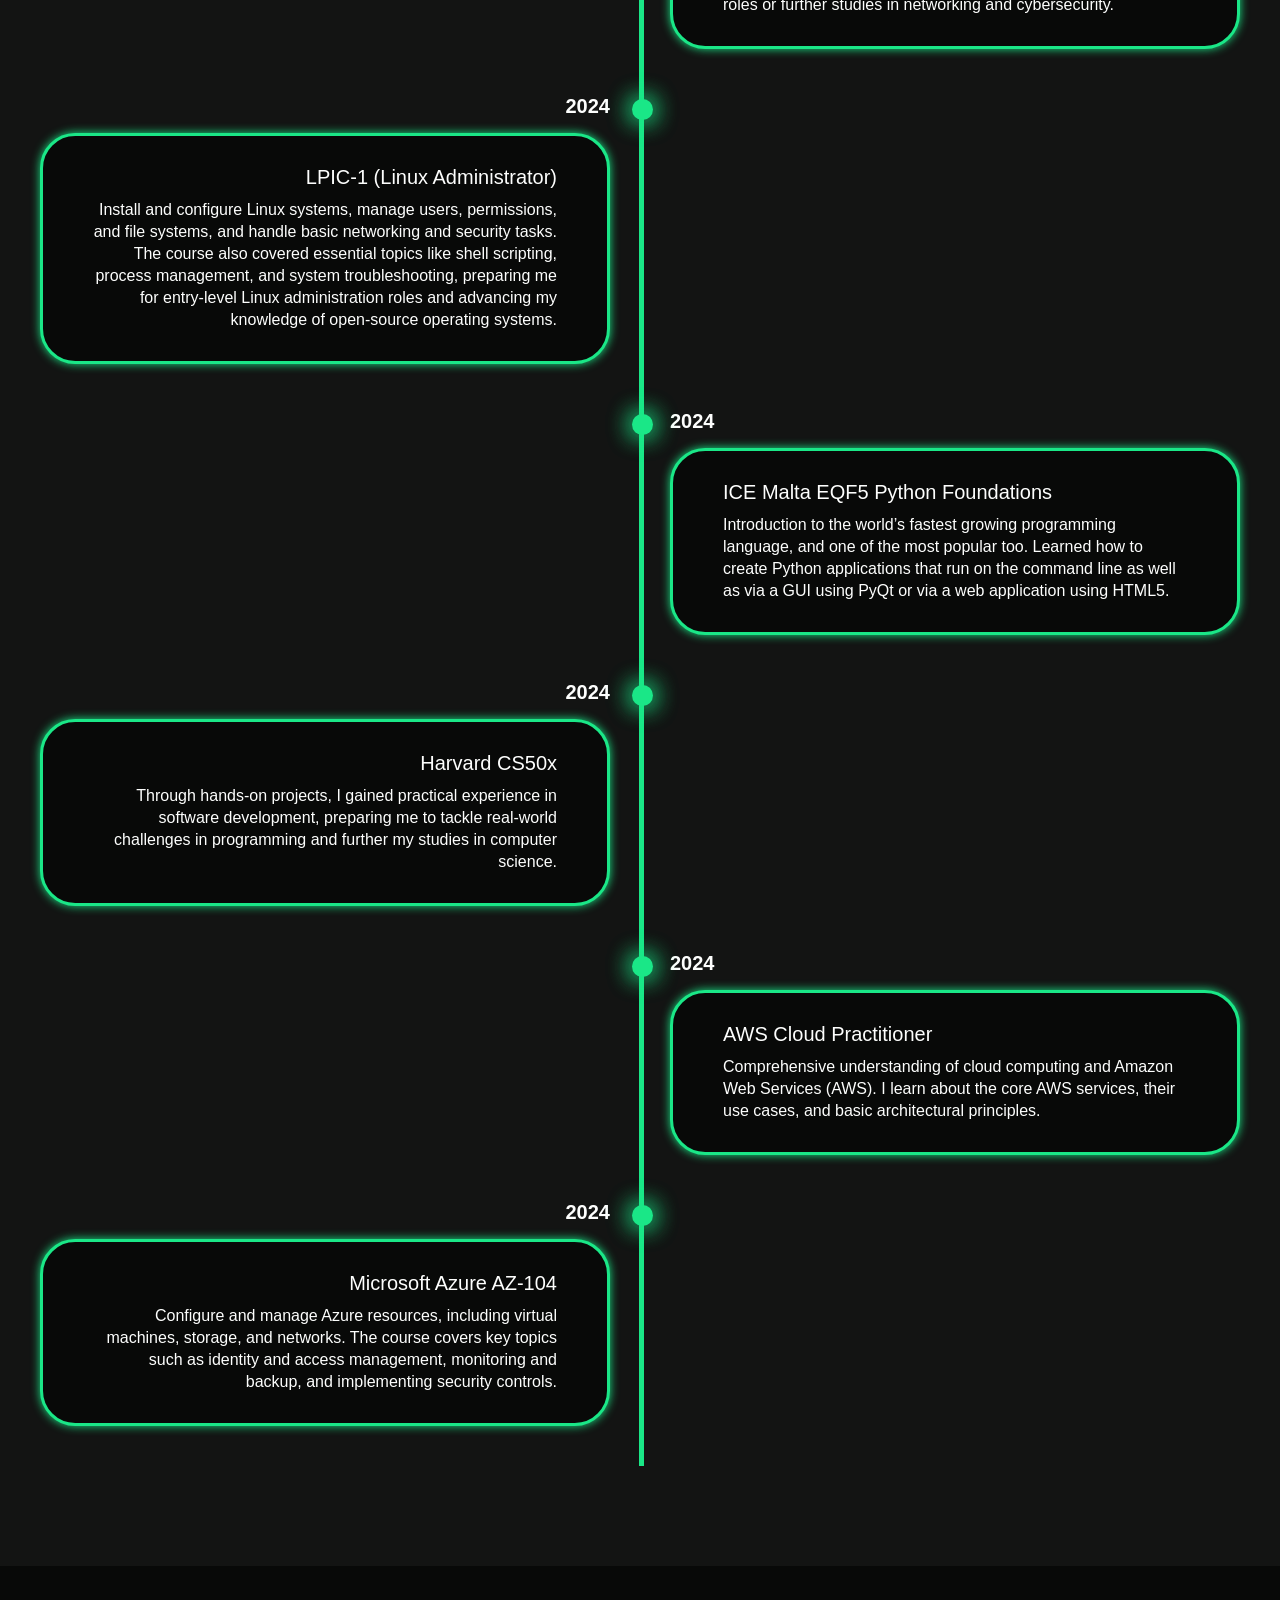
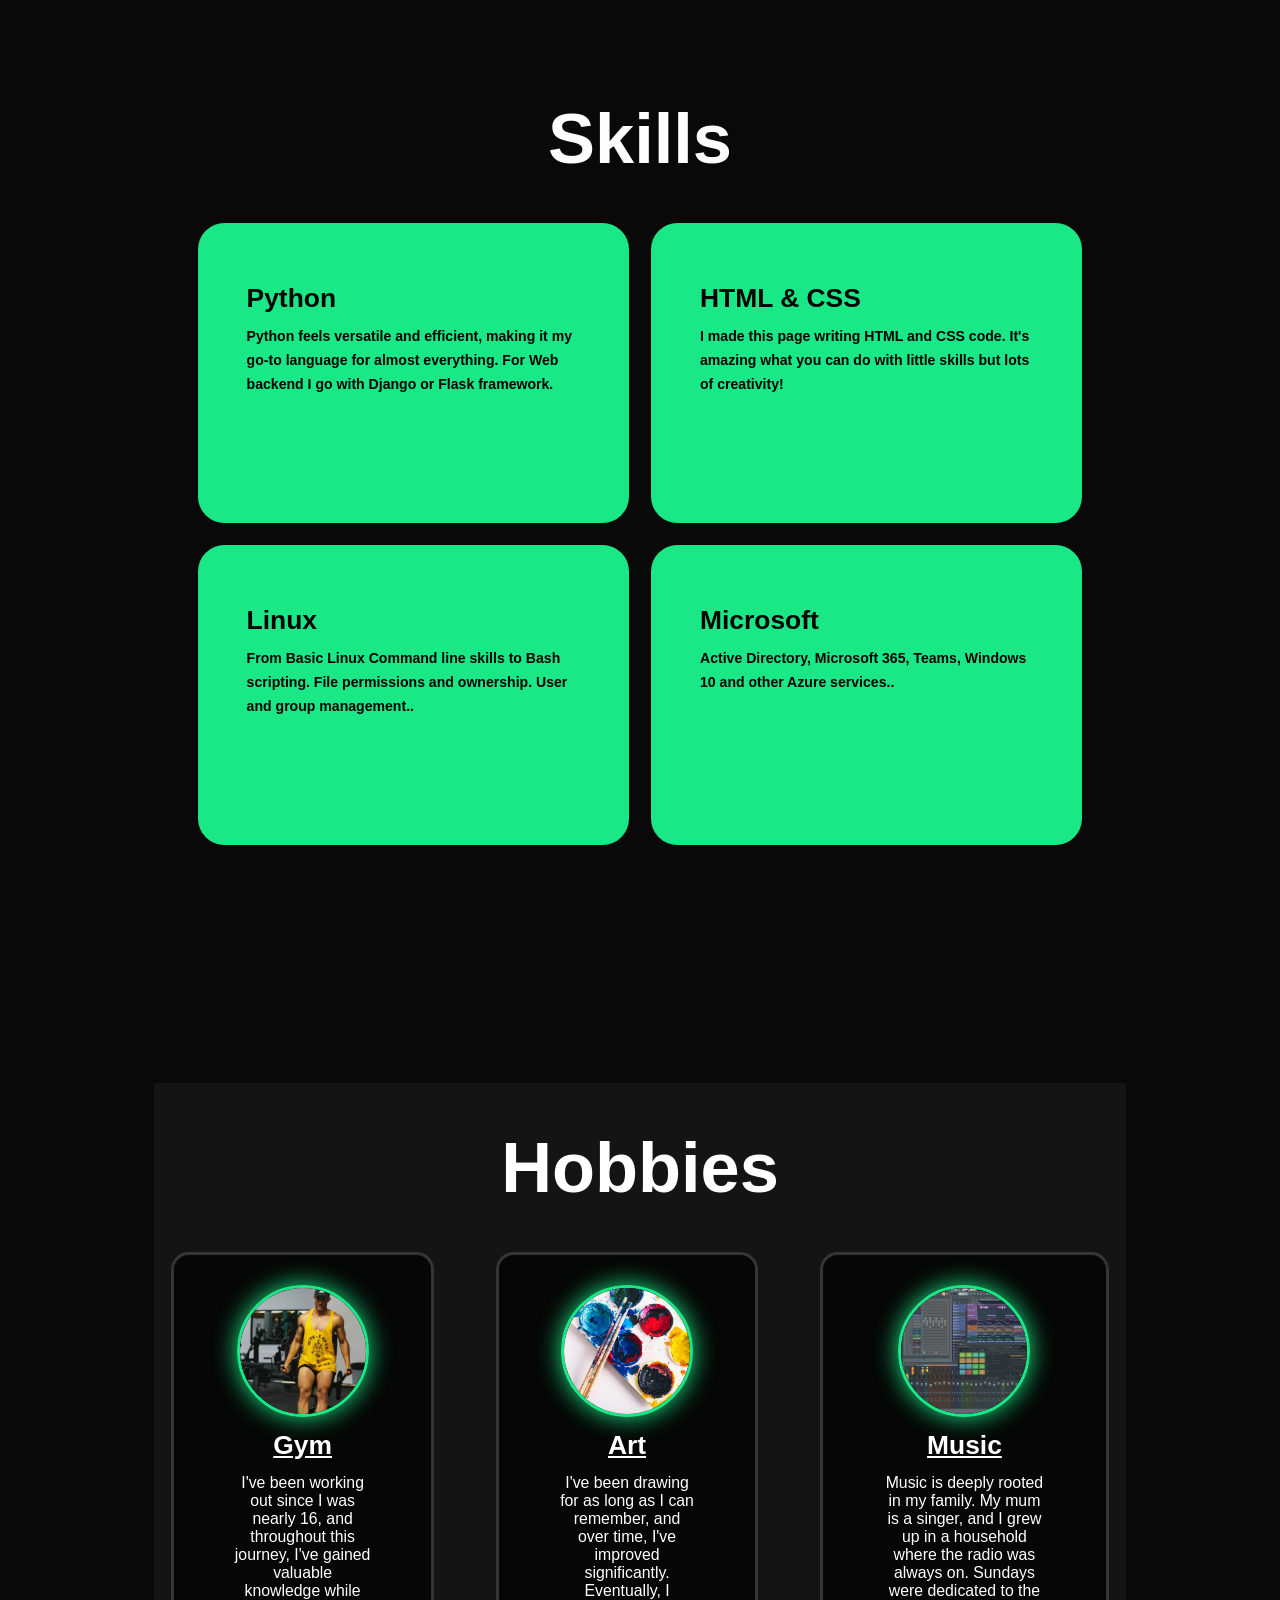
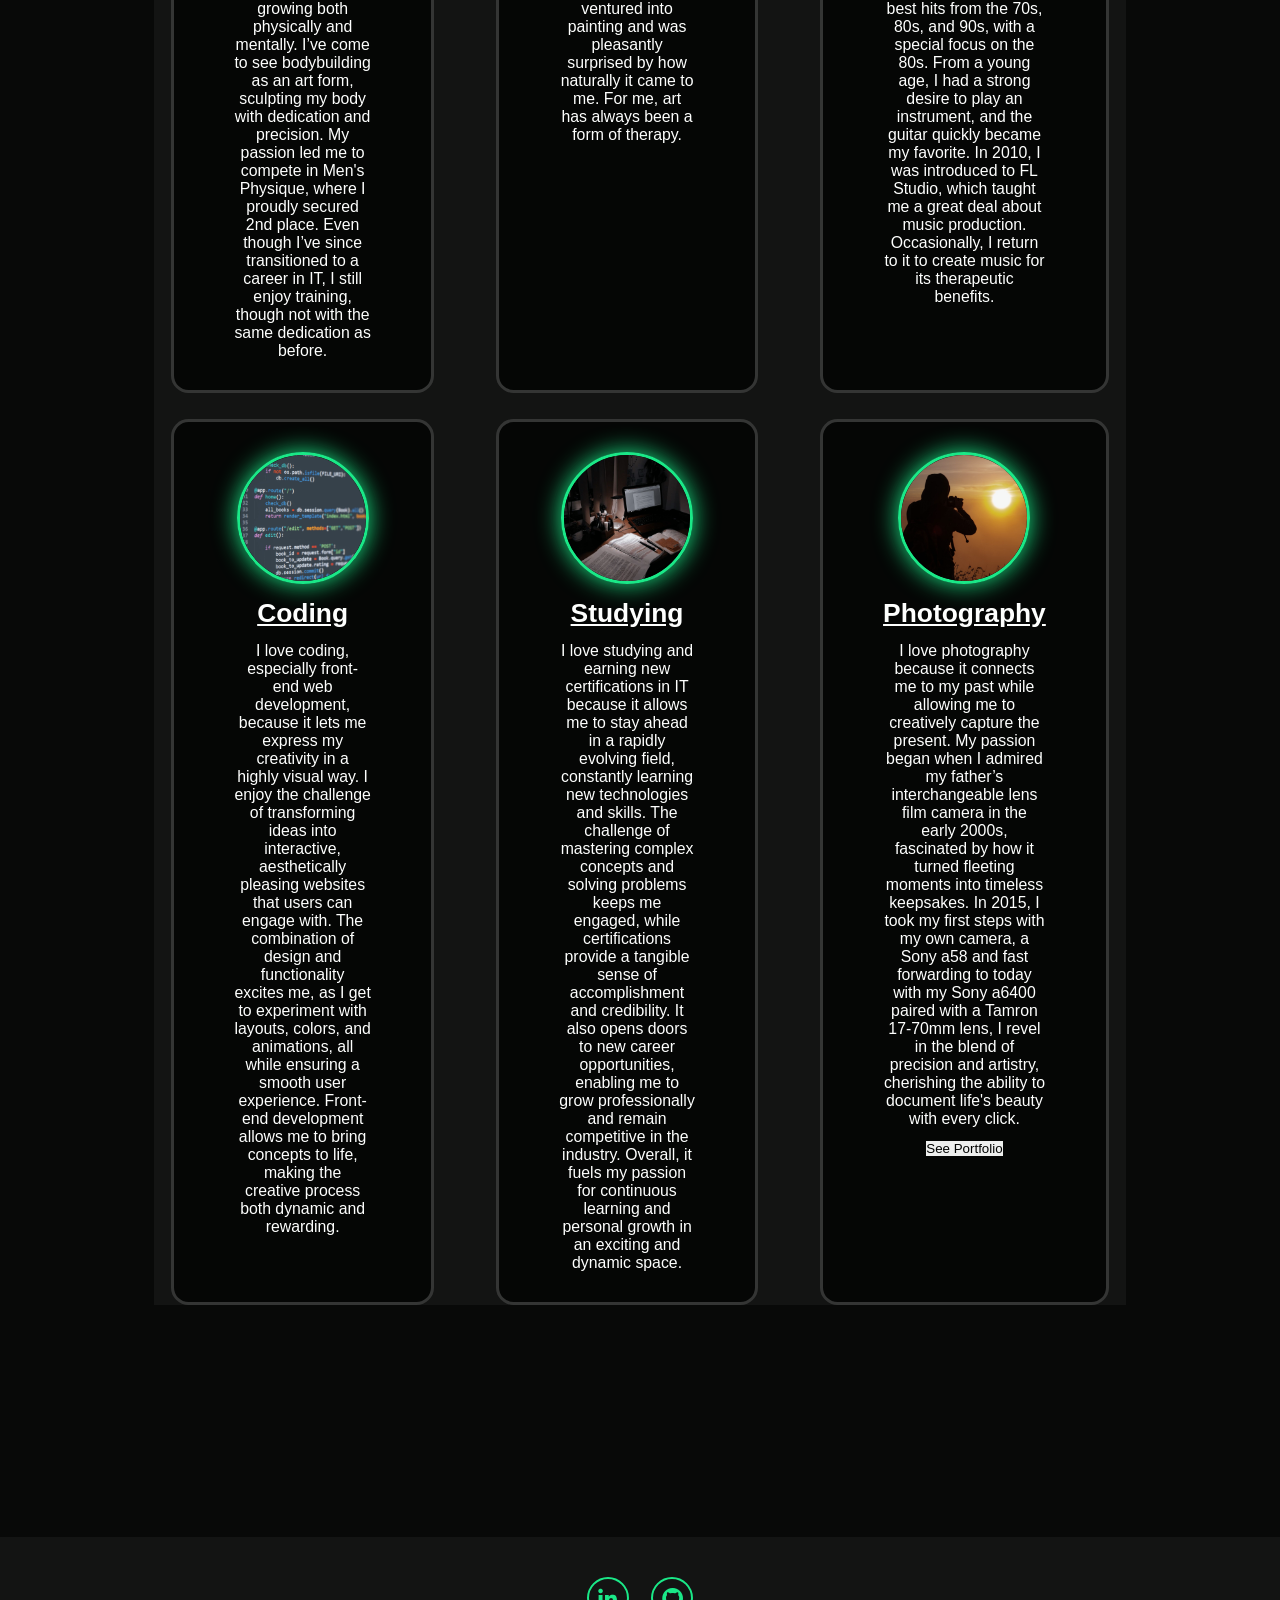
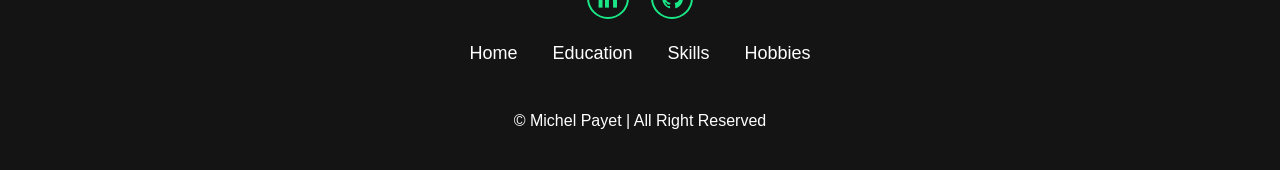
==== commit dab724d5: "Save work" ====
--- a/index.html
+++ b/index.html
@@ -20,7 +20,7 @@
             <a href="#education">Education</a>
             <a href="#skills">Skills</a>
             <a href="#hobbies">Hobbies</a>
-            <a href="parallax/index.html">Coco De Lux</a>
+            <a href="crystalreefbookings.com">CrystalReefBookings</a>
 
         </nav>
     </header>
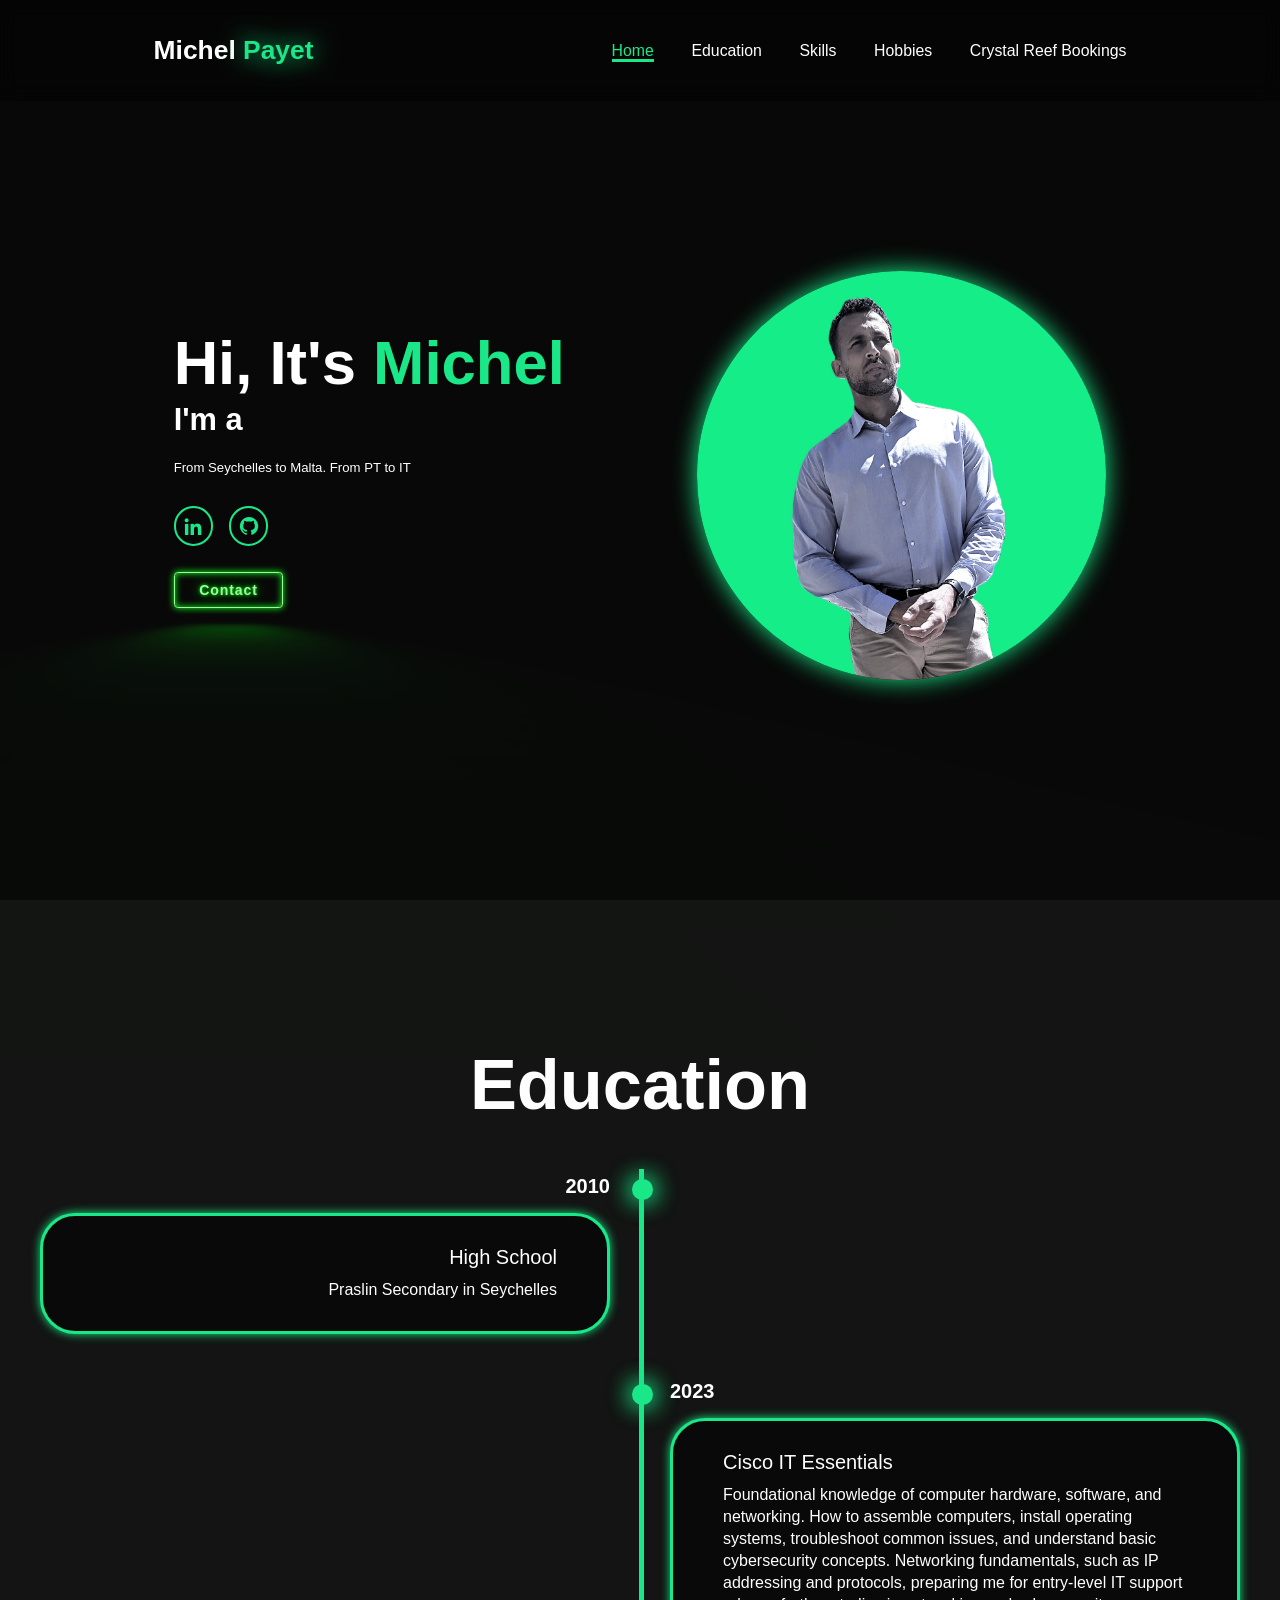
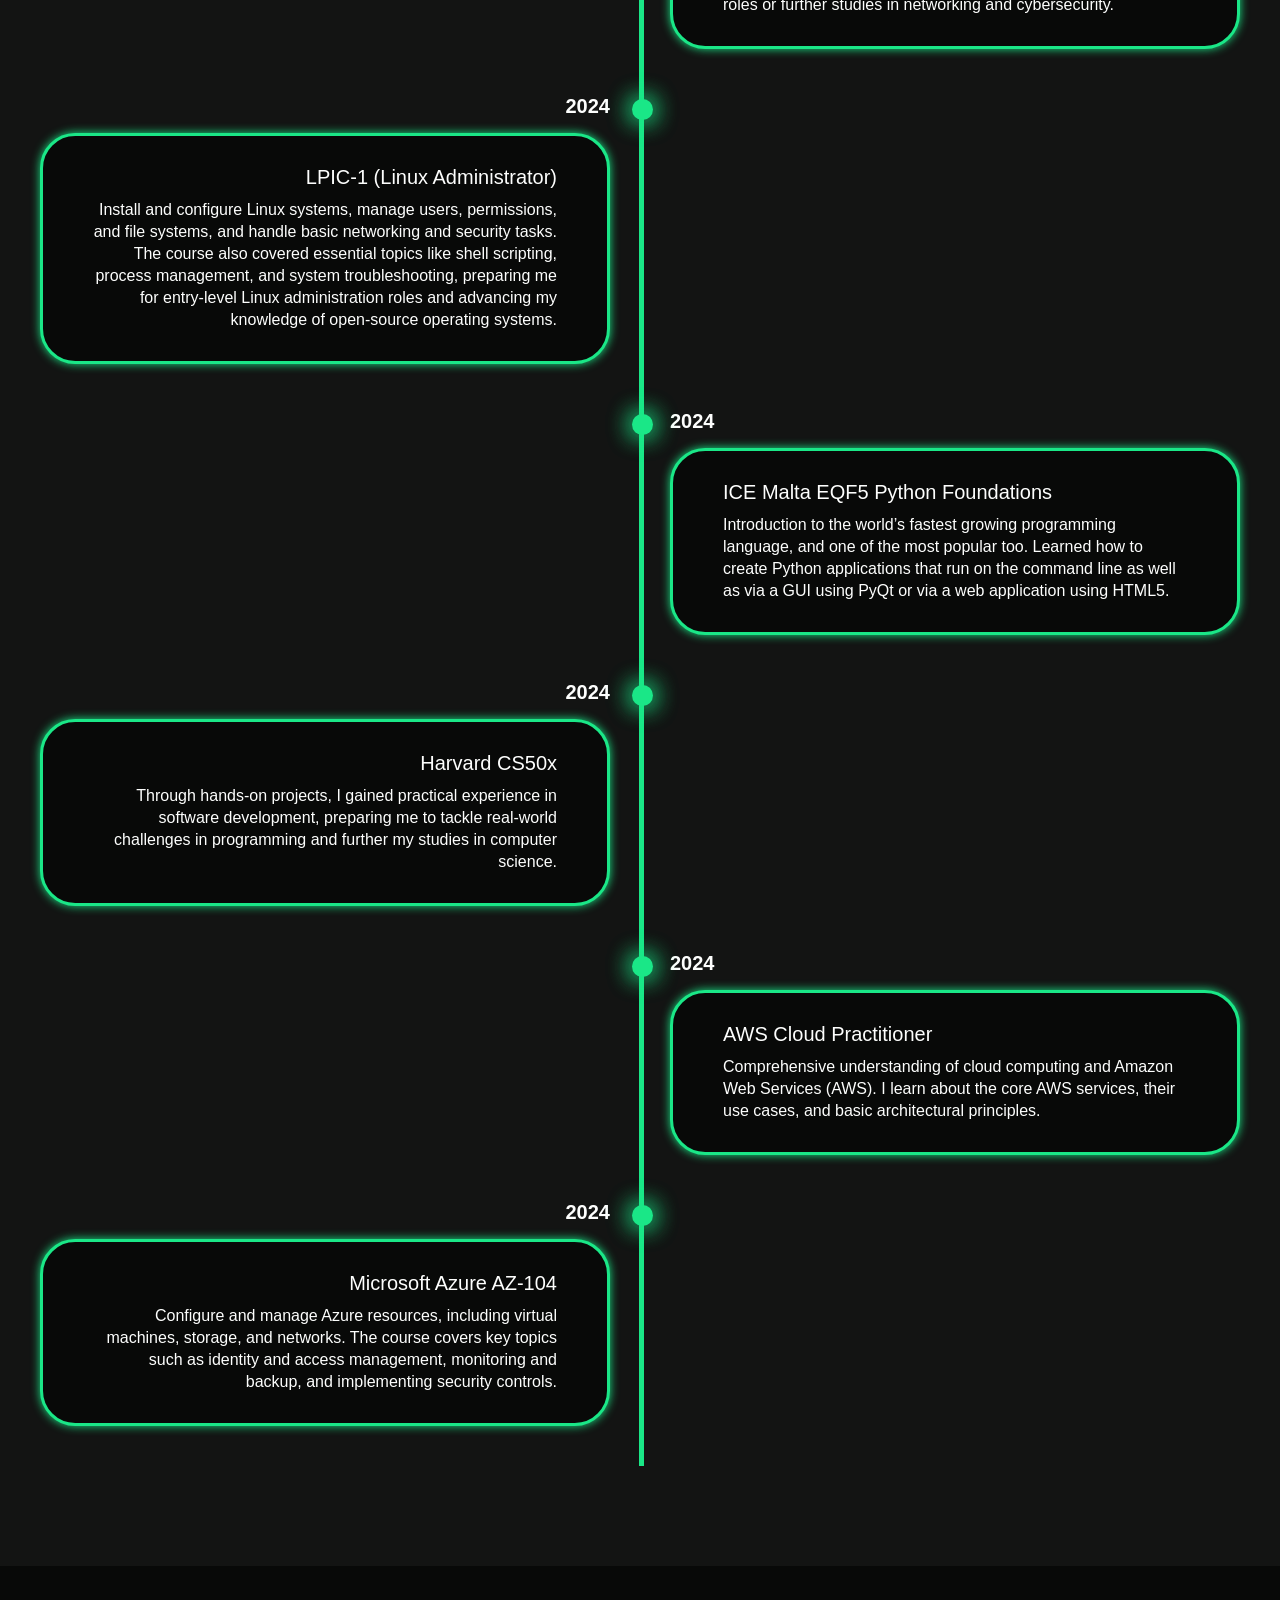
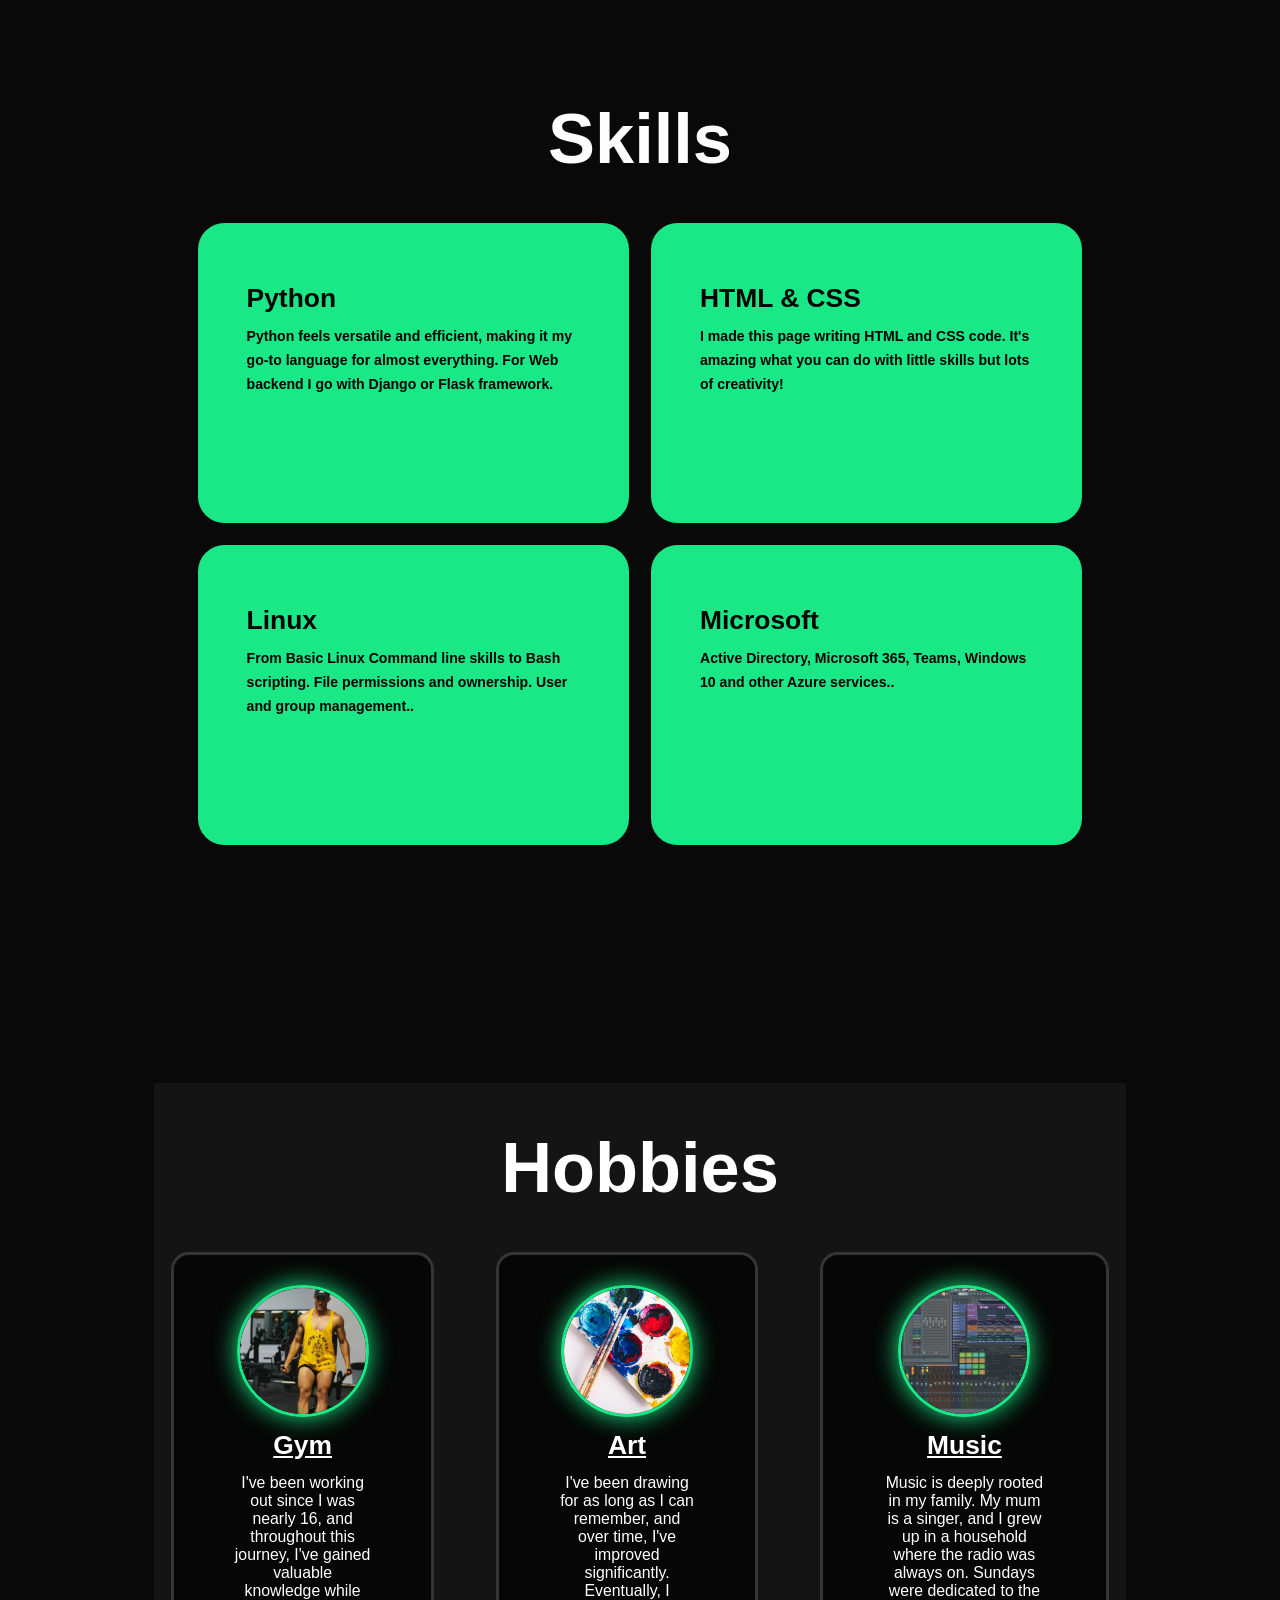
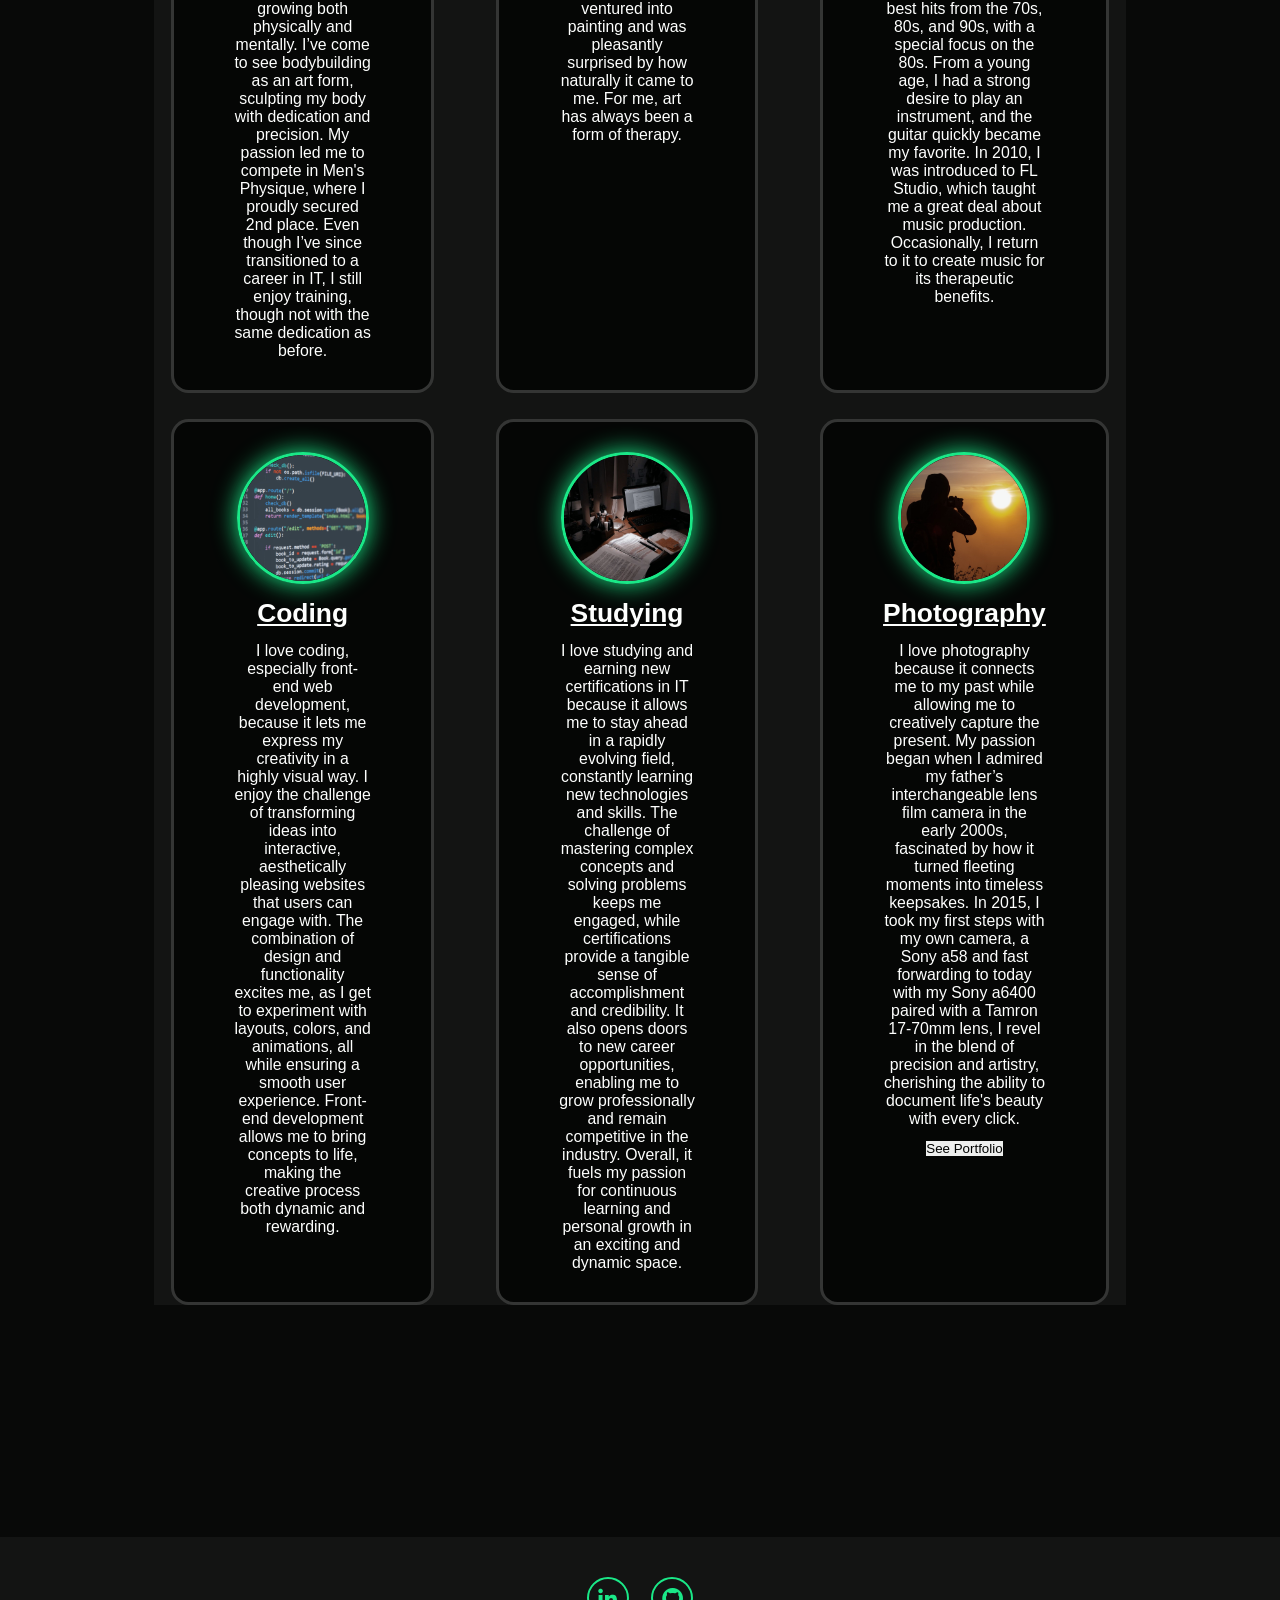
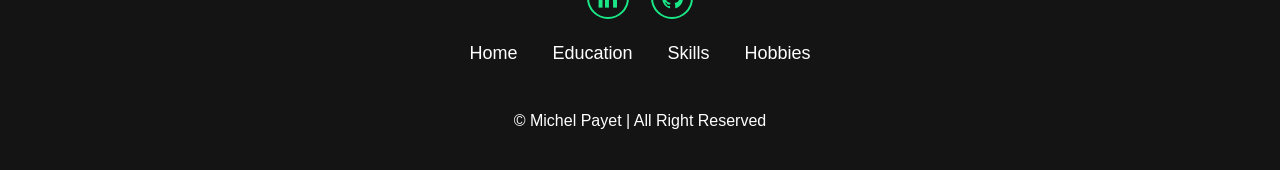
==== commit fd28c1ec: "Rename: Coco de Lux → Crystal Reef Bookings" ====
--- a/index.html
+++ b/index.html
@@ -20,7 +20,11 @@
             <a href="#education">Education</a>
             <a href="#skills">Skills</a>
             <a href="#hobbies">Hobbies</a>
-            <a href="crystalreefbookings.com">CrystalReefBookings</a>
+            <a href="https://crystalreefbookings.com"
+            target="_blank"
+            rel="noopener noreferrer">
+                Crystal Reef Bookings
+            </a>
 
         </nav>
     </header>
